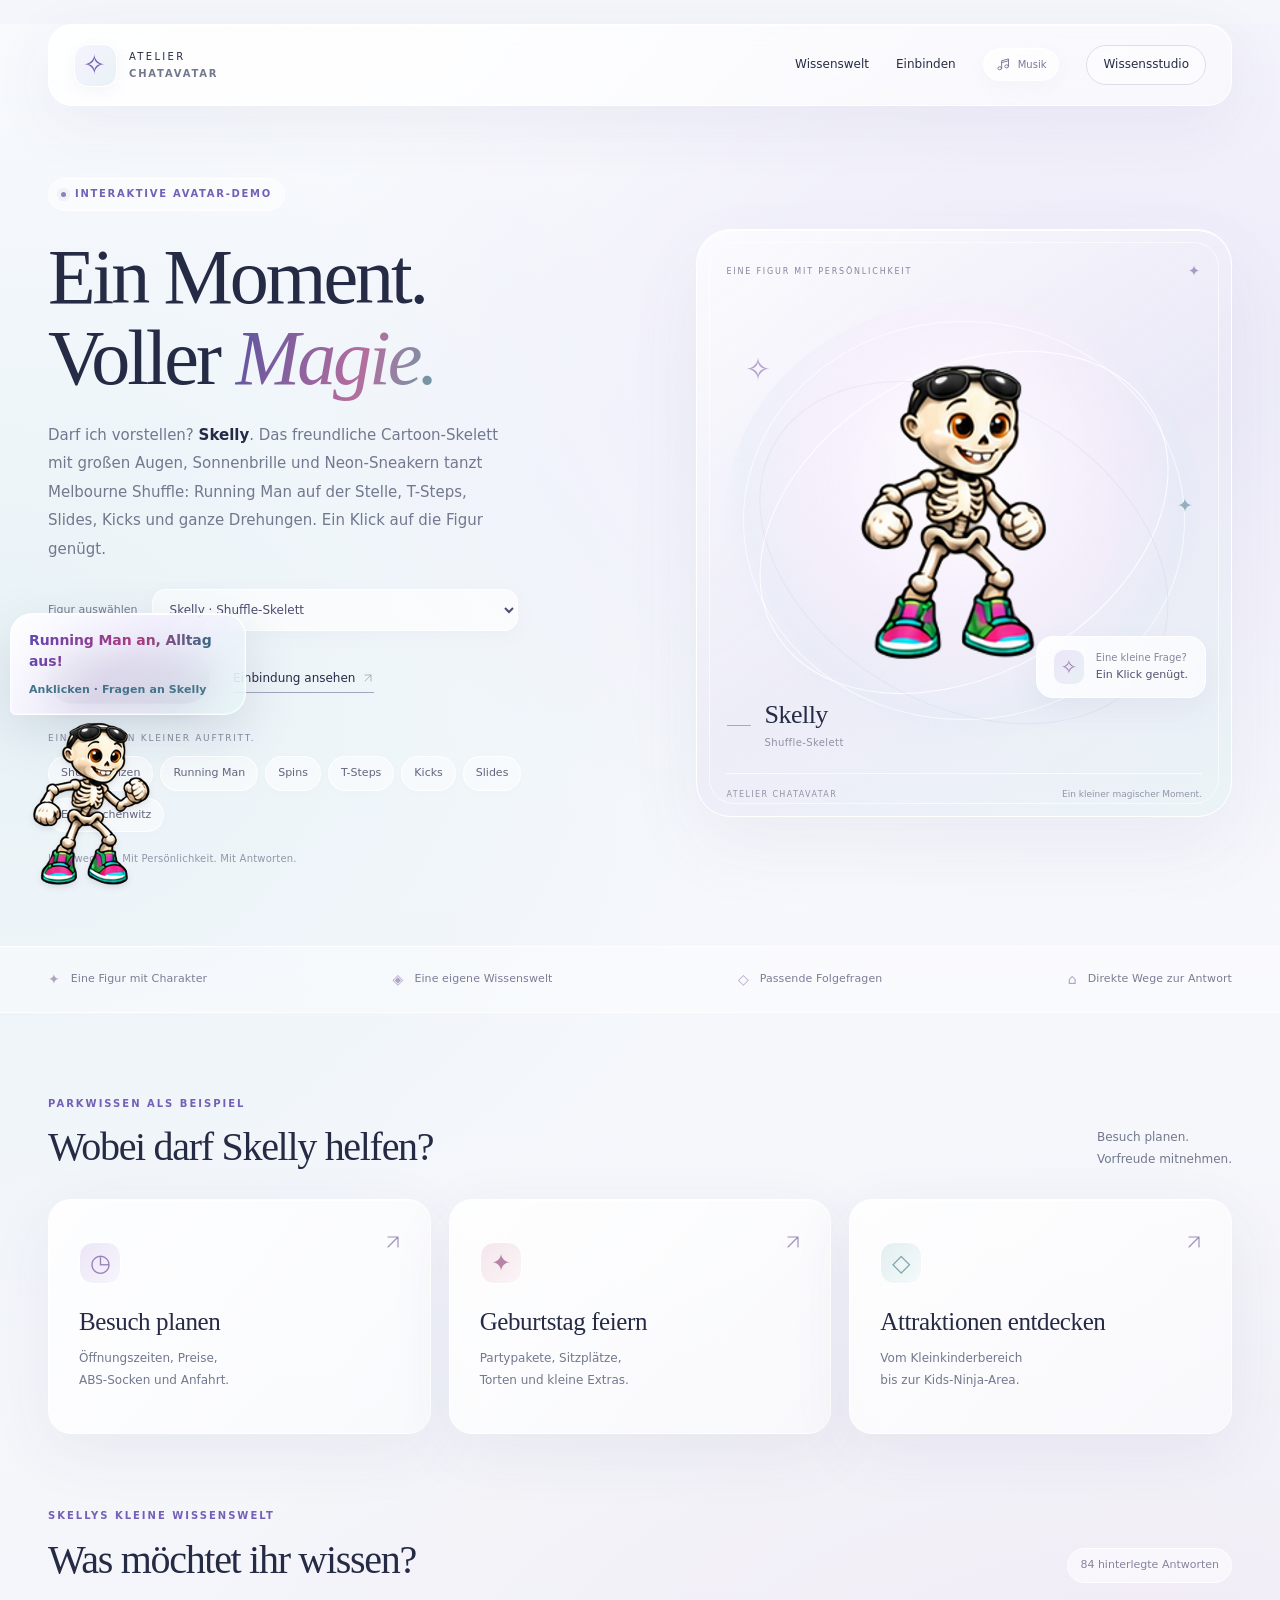
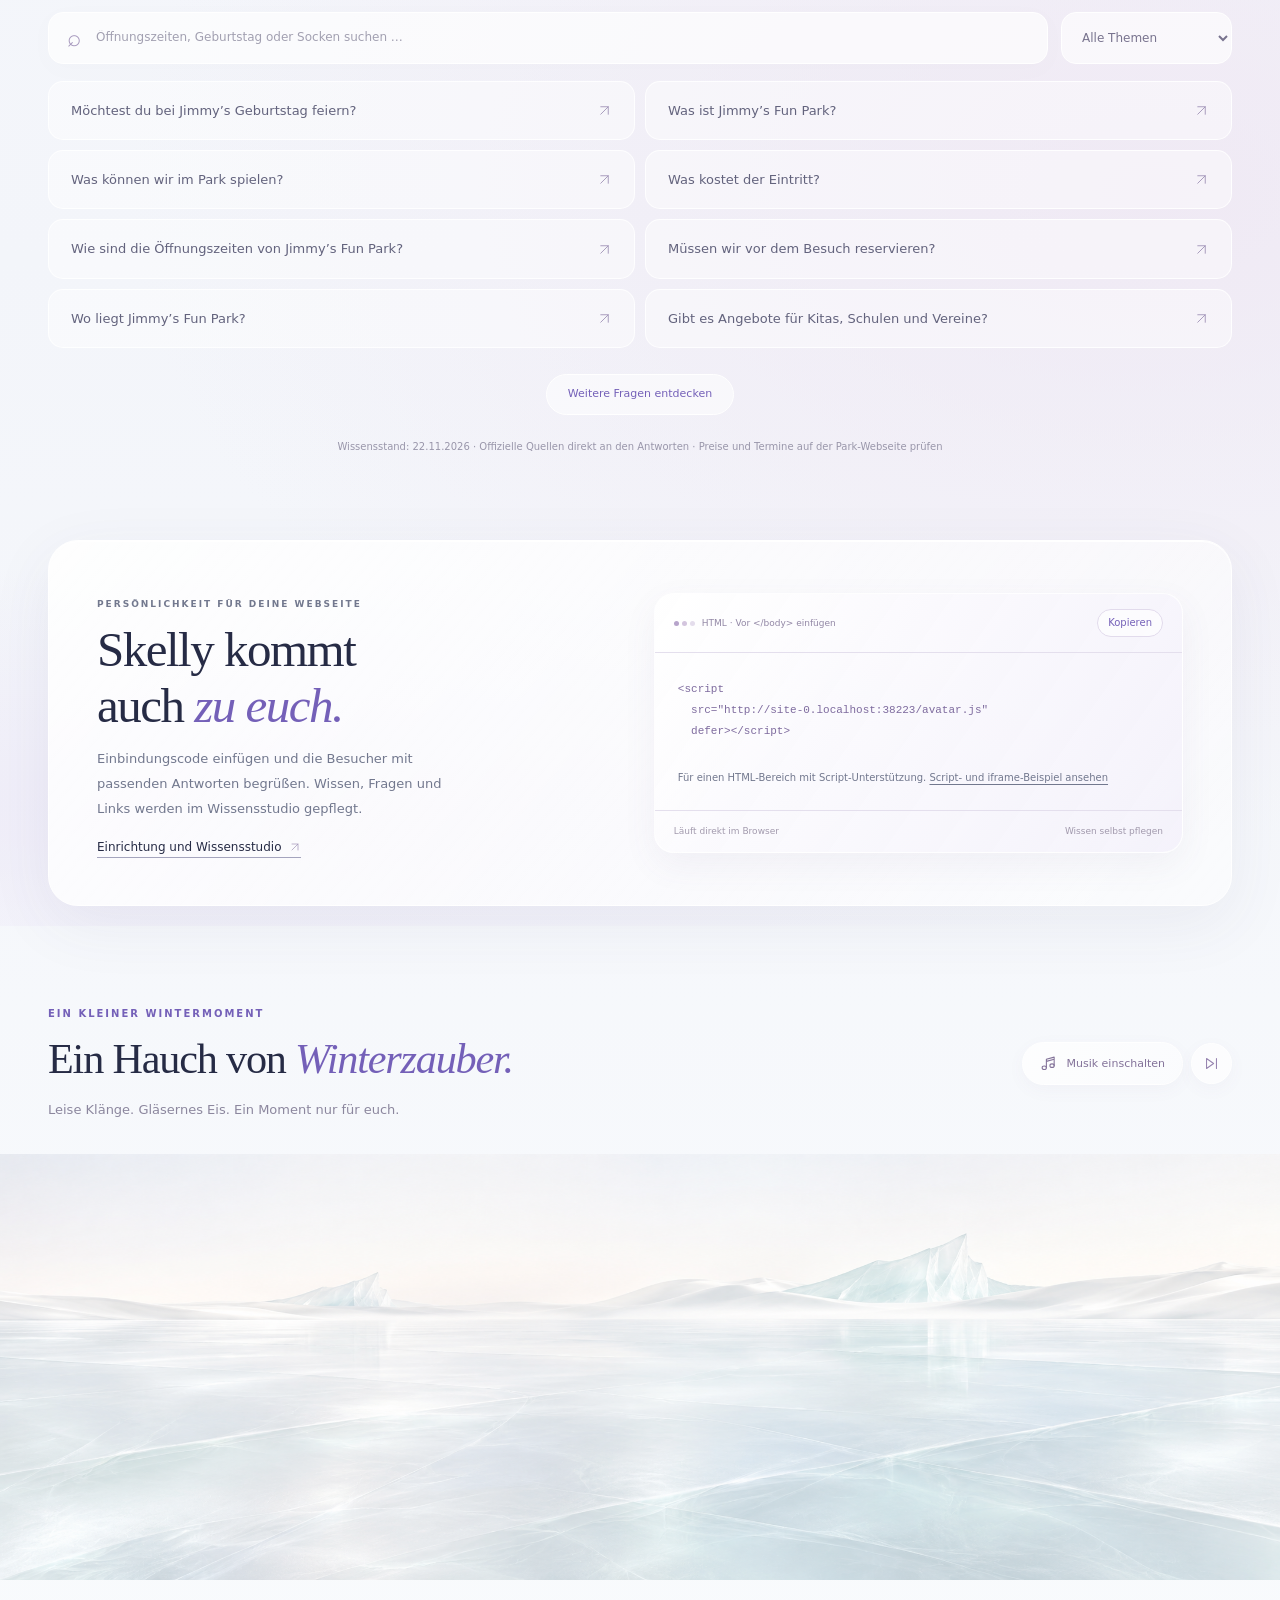
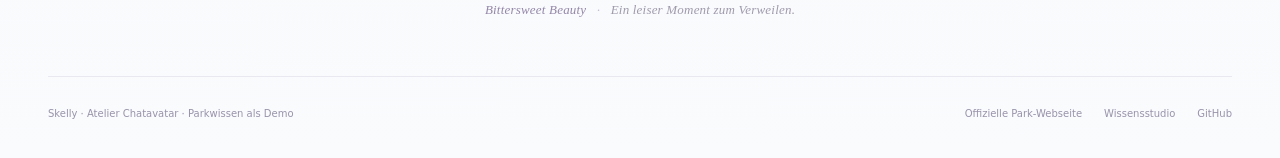
==== index.html @ 5db48b44 "Add child-friendly Skelly skeleton with 64 whole-body poses and Melbourne Shuffle routines" ====
<!doctype html>
<html lang="de">
<head>
  <meta charset="utf-8"><meta name="viewport" content="width=device-width,initial-scale=1">
  <meta name="theme-color" content="#f5f6fb"><meta name="description" content="Entdecke interaktive Chatavatare: Aurora und Noel, Lumi und Jimmy. Mit fließenden Animationen, eigener Wissenswelt und einfacher Einbindung.">
  <title>Atelier Chatavatar · Interaktive Demo</title>
  <link rel="icon" href="favicon.svg" type="image/svg+xml"><link rel="stylesheet" href="demo.css?v=skelly-shuffle-22"><link rel="stylesheet" href="mascot.css?v=skelly-shuffle-22">
  <script defer src="knowledge-core.js"></script><script defer src="knowledge/jimmys-funpark.bundle.js?v=skelly-shuffle-22"></script><script defer src="asset-sets.js?v=skelly-shuffle-22"></script><script defer src="skating-core.js?v=skelly-shuffle-22"></script><script defer src="mascot.js?v=skelly-shuffle-22"></script><script defer src="avatar.js?v=skelly-shuffle-22"></script><script defer src="demo.js?v=skelly-shuffle-22"></script>
<link rel="stylesheet" href="winter-scene.css?v=skelly-shuffle-22"><script defer src="winter-scene.js?v=skelly-shuffle-22"></script></head>
<body>
<header class="page-head wrap"><a class="wordmark" href="index.html" aria-label="Atelier Chatavatar Startseite"><span class="monogram" aria-hidden="true">✧</span><span>ATELIER<br><b>CHATAVATAR</b></span></a><nav aria-label="Hauptnavigation"><a href="#entdecken">Wissenswelt</a><a href="#einbinden">Einbinden</a><button class="music-toggle music-toggle--compact" type="button" data-music-toggle aria-label="Musik einschalten" aria-pressed="false"><svg viewBox="0 0 24 24" aria-hidden="true"><path d="M9 18V6l11-3v12M9 9l11-3"/><ellipse cx="6" cy="18" rx="3" ry="2.5"/><ellipse cx="17" cy="15" rx="3" ry="2.5"/></svg><span data-music-label>Musik</span></button><a class="nav-studio" href="admin.html">Wissensstudio</a></nav></header>
<main>
  <section class="hero wrap" aria-labelledby="hero-title">
    <div class="hero-copy"><span class="eyebrow"><span class="live-dot" aria-hidden="true"></span> INTERAKTIVE AVATAR-DEMO</span><h1 id="hero-title">Ein Moment.<br>Voller <em>Magie.</em></h1><p class="intro">Darf ich vorstellen? <strong>Jimmy.</strong> Der fröhliche Park-Affe hilft euch bei Öffnungszeiten, Eintritt, Geburtstagen und Attraktionen. Ein Klick auf die Figur genügt.</p><div class="asset-switch"><label for="asset-set">Figur auswählen</label><select id="asset-set" disabled></select><p id="asset-status" class="asset-status" role="status" aria-live="polite"></p></div><div class="hero-actions"><button class="primary" id="start-avatar">Jimmy ausprobieren</button><a class="text-link" href="#einbinden">Einbindung ansehen</a></div><div class="demo-controls"><p class="controls-label">EIN KLICK. EIN KLEINER AUFTRITT.</p><div class="demo-actions"><button class="walk-demo" id="routine-demo" type="button" hidden>Kür vorführen</button><button class="walk-demo" id="encore-demo" type="button" hidden>Pirouetten &amp; Umkreisen</button><button class="walk-demo" id="jump-demo" type="button" hidden>Drehsprung</button><button class="walk-demo" id="duet-demo" type="button" hidden>Synchronfolge vorführen</button><button class="walk-demo" id="walk-demo" type="button">Jimmy eine Runde laufen lassen</button><button class="walk-demo" id="hop-demo" type="button">Jimmy springen lassen</button><button class="walk-demo" id="spiral-demo" type="button" hidden>Gleitfigur</button><button class="walk-demo" id="quip-demo" type="button">Ein Affenspruch</button></div></div><p class="fine-print">In Bewegung. Mit Persönlichkeit. Mit Antworten.</p></div>
    <div class="stage"><div class="stage-top"><span>EINE FIGUR MIT PERSÖNLICHKEIT</span><span>✦</span></div><div class="arch"></div><div class="orbit orbit-one"></div><div class="orbit orbit-two"></div><span class="stage-spark s1" aria-hidden="true">✧</span><span class="stage-spark s2" aria-hidden="true">✦</span><div class="hero-magician" id="hero-magician" data-state="idle"></div><button class="floating-note" data-answer="zeiten"><span class="note-dot" aria-hidden="true">✧</span><span>Eine kleine Frage?<br><strong>Ein Klick genügt.</strong></span></button><div class="name-tag"><span class="name-line"></span><span><b>Jimmy</b><small>Dein Parkbegleiter</small></span></div><div class="stage-bottom"><span>ATELIER CHATAVATAR</span><span>Ein kleiner magischer Moment.</span></div></div>
  </section>
  <div class="ribbon"><div class="wrap ribbon-inner"><span>✦ <b>Eine Figur mit Charakter</b></span><span>◈ <b>Eine eigene Wissenswelt</b></span><span>◇ <b>Passende Folgefragen</b></span><span>⌂ <b>Direkte Wege zur Antwort</b></span></div></div>
  <section class="discovery wrap" id="entdecken" aria-labelledby="discover-title"><div class="section-heading"><div><p class="eyebrow">PARKWISSEN ALS BEISPIEL</p><h2 id="discover-title">Wobei darf Jimmy helfen?</h2></div><p>Besuch planen.<br>Vorfreude mitnehmen.</p></div><div class="journey-grid"><button class="journey" data-answer="zeiten"><span class="tile-icon">◷</span><h3>Besuch planen</h3><p>Öffnungszeiten, Preise,<br>ABS-Socken und Anfahrt.</p></button><button class="journey" data-answer="geburtstag"><span class="tile-icon">✦</span><h3>Geburtstag feiern</h3><p>Partypakete, Sitzplätze,<br>Torten und kleine Extras.</p></button><button class="journey" data-answer="attraktionen"><span class="tile-icon">◇</span><h3>Attraktionen entdecken</h3><p>Vom Kleinkinderbereich<br>bis zur Kids-Ninja-Area.</p></button></div></section>
  <section class="knowledge-section wrap" aria-labelledby="knowledge-title"><div class="section-heading"><div><p class="eyebrow">JIMMYS KLEINE WISSENSWELT</p><h2 id="knowledge-title">Was möchtet ihr wissen?</h2></div><span class="knowledge-count" id="knowledge-count">Parkwissen wird geladen …</span></div><div class="knowledge-tools"><label class="search-box"><span aria-hidden="true">⌕</span><input id="knowledge-search" type="search" placeholder="Öffnungszeiten, Geburtstag oder Socken suchen …" aria-label="Parkwissen durchsuchen" maxlength="200"></label><select id="knowledge-category" aria-label="Kategorie auswählen"><option value="">Alle Themen</option></select></div><div class="question-grid" id="question-grid" aria-live="polite"></div><button class="load-more" id="load-more">Weitere Fragen entdecken</button><p class="knowledge-meta">Wissensstand: <span id="knowledge-date">22.11.2026</span> · Offizielle Quellen direkt an den Antworten · Preise und Termine auf der Park-Webseite prüfen</p></section>
  <section class="invitation" id="einbinden"><div class="wrap invite-inner"><div><p class="eyebrow">PERSÖNLICHKEIT FÜR DEINE WEBSEITE</p><h2>Jimmy kommt<br>auch <em>zu euch.</em></h2><p>Einbindungscode einfügen und die Besucher mit passenden Antworten begrüßen. Wissen, Fragen und Links werden im Wissensstudio gepflegt.</p><a class="text-link" href="admin.html#embed">Einrichtung und Wissensstudio</a></div><div class="code-card"><div class="code-header"><span>HTML · Vor &lt;/body&gt; einfügen</span><button id="copy-code" type="button">Kopieren</button></div><pre id="embed-code"></pre><p>Für einen HTML-Bereich mit Script-Unterstützung. <a href="embed-beispiel.html">Script- und iframe-Beispiel ansehen</a></p><div class="code-footer"><span>Läuft direkt im Browser</span><span>Wissen selbst pflegen</span></div></div></div></section>
  <section class="winter-section" id="winterzauber" aria-labelledby="winter-title">
    <div class="winter-heading wrap"><div><p class="eyebrow">EIN KLEINER WINTERMOMENT</p><h2 id="winter-title">Ein Hauch von <em>Winterzauber.</em></h2><p class="winter-intro">Leise Klänge. Gläsernes Eis. Ein Moment nur für euch.</p></div><div class="winter-music-controls"><button class="music-toggle" type="button" data-music-toggle aria-label="Musik einschalten" aria-pressed="false"><svg viewBox="0 0 24 24" aria-hidden="true"><path d="M9 18V6l11-3v12M9 9l11-3"/><ellipse cx="6" cy="18" rx="3" ry="2.5"/><ellipse cx="17" cy="15" rx="3" ry="2.5"/></svg><span data-music-label>Musik einschalten</span></button><button class="music-next" type="button" data-music-next aria-label="Nächstes Lied" title="Nächstes Lied"><svg viewBox="0 0 24 24" aria-hidden="true"><path d="m5 5 10 7-10 7V5ZM19 5v14"/></svg></button></div></div>
    <div class="winter-scene" id="winter-scene">
      <img class="winter-scene-image" src="assets/glass-ice-scene-v1.png" width="2172" height="724" loading="lazy" decoding="async" alt="Weite weiße Eisfläche in feiner Glasoptik, durchgehend bis zum Bildrand, mit zarten Eiskristallen am hellen Horizont.">
    </div>
    <p class="winter-credit wrap"><span data-music-track>Bittersweet Beauty</span> <span aria-hidden="true">·</span> Ein leiser Moment zum Verweilen.</p>
  </section>
</main>
<footer class="wrap page-footer"><span>Jimmy · Eigenständiges Demo-Konzept für Jimmy’s Fun Park</span><div><a href="https://www.jimmys-funpark.de/" target="_blank" rel="noopener noreferrer">Offizielle Park-Webseite</a><a href="admin.html">Wissensstudio</a><a href="https://github.com/galgental9ps-png/chatavatar-universal" target="_blank" rel="noopener noreferrer">GitHub</a></div></footer>
<audio id="demo-music" src="Bittersweet%20Beauty.mp3" preload="none"></audio>
<div id="toast" class="demo-toast" role="status" hidden></div>
</body></html>
---- demo.css ----
:root {
  --paper:#f5f6fb; --ink:#262b45; --purple:#7460b8; --muted:#72788e;
  --line:rgba(118,122,158,.18); --gold:#bc8cba;
  --serif:"Iowan Old Style","Palatino Linotype",Palatino,Georgia,serif;
  --glass:linear-gradient(130deg,rgba(255,255,255,.88),rgba(255,255,255,.46));
  --shadow:0 18px 65px rgba(65,70,115,.07),inset 0 1px 0 #fff;
  --arrow:url("data:image/svg+xml,%3Csvg xmlns='http://www.w3.org/2000/svg' viewBox='0 0 20 20' fill='none' stroke='%239e90b5' stroke-width='1.15' stroke-linecap='round' stroke-linejoin='round'%3E%3Cpath d='M5 15 15 5M5 5h10v10'/%3E%3C/svg%3E");
  font:15px/1.65 "Segoe UI",system-ui,sans-serif; color:var(--ink); background:var(--paper); font-synthesis:none;
}
* {box-sizing:border-box}
html {scroll-behavior:smooth;scroll-padding-top:30px}
body {margin:0;background:radial-gradient(ellipse 65% 560px at 88% 10%,#e7e3f6b8,transparent),radial-gradient(ellipse 65% 700px at 0 20%,#e4f1f5c9,transparent),radial-gradient(ellipse 80% 650px at 90% 53%,#eee5f2bb,transparent),linear-gradient(180deg,#f9fafe,#f3f5fa 55%,#f9fbfd);overflow-wrap:break-word}
button,input,select {font:inherit}
button,a,input,select {-webkit-tap-highlight-color:transparent}
button {cursor:pointer;color:inherit}
button:focus-visible,a:focus-visible,input:focus-visible,select:focus-visible {outline:3px solid #a18acb;outline-offset:4px}
a {color:inherit;text-decoration:none}
[hidden] {display:none!important}
.wrap {width:min(1240px,calc(100% - 96px));margin-inline:auto}
.page-head {display:flex;justify-content:space-between;align-items:center;gap:24px;min-height:82px;padding:15px 25px;margin-top:24px;border:1px solid #fff;border-radius:24px;background:var(--glass);box-shadow:var(--shadow);backdrop-filter:blur(20px);-webkit-backdrop-filter:blur(20px)}
.wordmark {display:flex;align-items:center;gap:12px;font-size:10px;letter-spacing:2.3px;line-height:1.7}
.wordmark b {font-size:10px;font-weight:600;letter-spacing:1.8px;color:var(--muted)}
.monogram {display:grid;place-items:center;width:43px;height:43px;border:1px solid #fff;border-radius:14px;background:linear-gradient(130deg,#f7f3ff,#e7f2f5);box-shadow:0 4px 15px #77729812;font:27px/1 var(--serif);color:var(--purple)}
.page-head nav {display:flex;align-items:center;gap:27px;font-size:12px}
.page-head nav>a {transition:color .2s}
.page-head nav>a:hover,.text-link:hover {color:var(--purple)}
.nav-studio {border:1px solid #dcddeb;border-radius:100px;padding:9px 16px;background:#ffffff7d}
.hero {display:grid;grid-template-columns:1.08fr 1fr;gap:70px;padding:72px 0 78px;align-items:center}
.hero-copy {min-width:0}
.eyebrow {display:flex;align-items:center;gap:9px;font-size:10px;letter-spacing:2px;font-weight:600;color:var(--purple)}
.hero .eyebrow {display:inline-flex;background:#ffffff8c;border:1px solid #fff;padding:7px 12px;border-radius:100px;letter-spacing:1.7px}
.live-dot {width:5px;height:5px;flex-shrink:0;background:#8c7fba;border-radius:50%;box-shadow:0 0 0 4px #8c7fba13}
h1 {position:relative;font:normal clamp(58px,6.1vw,84px)/1.04 var(--serif);letter-spacing:-3.1px;margin:25px 0 23px}
h1 em,h2 em {font-weight:normal;color:var(--purple)}
h1 em {background:linear-gradient(105deg,#66579f 8%,#b56d9e 62%,#6c9ca6);background-clip:text;-webkit-background-clip:text;color:transparent}
.intro {max-width:455px;font-size:15px;line-height:1.9;color:var(--muted);margin:0 0 26px}
.intro strong {color:var(--ink);font-weight:600}
.asset-switch {display:flex;align-items:center;flex-wrap:wrap;gap:9px 14px;margin:0 0 23px;max-width:470px}
.asset-switch label {font-size:11px;color:var(--muted)}
.asset-switch select {max-width:100%;min-width:220px;flex:1;font-size:12px;line-height:1.5;color:#4b4c70;background:#ffffffa8;border:1px solid #fff;outline-offset:4px;border-radius:13px;padding:12px 32px 12px 13px;box-shadow:0 5px 20px #666a9c0a;cursor:pointer}
.asset-switch select:disabled {opacity:.65;cursor:wait}
.asset-status {flex-basis:100%;margin:0;font-size:11px;color:var(--purple)}
.asset-status:empty {display:none}
.hero-actions {display:flex;align-items:center;gap:23px;flex-wrap:wrap}
.primary {border:1px solid #ffffff50;border-radius:100px;background:linear-gradient(125deg,#38384f,#61557c);color:white;font-size:12px;font-weight:500;padding:14px 21px;box-shadow:0 7px 22px #534c7826;transition:box-shadow .2s,transform .2s}
.primary:hover {box-shadow:0 10px 25px #534c7840;transform:translateY(-2px)}
.text-link {font-size:12px;border-bottom:1px solid #a4a4bd;padding:3px 0;transition:color .2s}
.text-link:after {content:"";display:inline-block;width:12px;height:12px;margin-left:7px;vertical-align:-2px;background:var(--arrow) center/contain no-repeat}
.demo-controls {margin-top:27px}
.controls-label {font-size:9px;letter-spacing:1.7px;color:#86899d;margin:0 0 10px;font-weight:500}
.demo-actions {display:flex;flex-wrap:wrap;gap:7px}
.walk-demo {border:1px solid #ffffffdf;background:#ffffff75;border-radius:100px;color:#65647f;font-size:11px;line-height:1.5;padding:8px 12px;box-shadow:0 2px 8px #67628f04;transition:background .2s,border-color .2s}
.walk-demo:hover {background:#fff;border-color:#d4c9e5}
.fine-print {font-size:10px;color:#9296a8;margin:19px 0 0;letter-spacing:.2px}
.stage {position:relative;height:588px;border:1px solid #fff;border-radius:35px;background:linear-gradient(145deg,#ffffffb8,#eae8f6a3 55%,#e4f2f3a3);box-shadow:0 30px 75px #74739112,inset 0 1px 0 #fff;isolation:isolate;overflow:hidden}
.stage:before {content:"";position:absolute;inset:12px;border:1px solid #ffffffa1;border-radius:25px;z-index:-1;pointer-events:none}
.stage-top {position:absolute;top:29px;left:29px;right:29px;display:flex;align-items:center;justify-content:space-between;gap:15px;font-size:8px;font-weight:500;letter-spacing:1.8px;color:#86849d}
.stage-top>span:last-child {color:#ac9bc4;font-size:15px}
.arch {position:absolute;inset:72px 27px 77px;border-radius:50%;background:radial-gradient(ellipse at 50% 40%,#ffffffd9,#f8edfc8f 44%,#dfe9f555 65%,transparent 73%);z-index:-2}
.arch:after {content:"";position:absolute;inset:19px;border:1px solid #ffffffa8;border-radius:50%}
.orbit {position:absolute;width:82%;height:52%;border:1px solid #ffffffd9;border-radius:50%;left:9%;top:24%;transform:rotate(-30deg);z-index:-1}
.orbit-two {transform:rotate(30deg);top:29%;border-color:#beb8d133}
.stage-spark {position:absolute;pointer-events:none;color:#b4a4cb;font-family:var(--serif);z-index:-1}
.s1 {top:114px;left:48px;font-size:31px}
.s2 {right:38px;top:260px;font-size:19px;color:#91b1be}
.hero-magician {position:absolute;width:348px;height:348px;left:calc(50% - 174px);top:100px;filter:none}
.hero-magician[data-asset=ice-skater] {width:256px;height:256px;left:calc(50% - 128px);top:147px}
.hero-magician:is([data-asset=ice-pair],[data-asset=ice-pair-fine]) {width:340px;height:340px;left:calc(50% - 170px);top:102px}
.floating-note {position:absolute;right:25px;bottom:118px;max-width:calc(100% - 50px);display:flex;align-items:center;gap:12px;padding:13px 17px;text-align:left;font-size:10px;line-height:1.6;background:linear-gradient(125deg,#ffffffdc,#ffffff9c);border:1px solid #fff;border-radius:17px;box-shadow:0 12px 30px #77719812;backdrop-filter:blur(16px);-webkit-backdrop-filter:blur(16px);color:#88849a}
.floating-note strong {font-size:11px;color:#57516f;font-weight:500}
.note-dot {display:grid;place-items:center;flex-shrink:0;width:30px;height:34px;border-radius:10px;background:linear-gradient(135deg,#ede6f8,#e7f0f5);color:#a082b5;font-size:20px}
.name-tag {position:absolute;bottom:64px;left:30px;display:flex;align-items:center;gap:13px}
.name-line {width:24px;height:1px;background:#b1a4c0}
.name-tag b {font:normal 26px/1.3 var(--serif);letter-spacing:-.5px}
.name-tag small {display:block;font-size:10px;color:#9190a4;margin-top:3px;letter-spacing:.4px}
.stage-bottom {position:absolute;bottom:0;left:29px;right:29px;height:43px;border-top:1px solid #ffffffa8;display:flex;align-items:center;justify-content:space-between;gap:15px;font-size:9px;color:#9692a8}
.stage-bottom>span:first-child {font-size:8px;letter-spacing:1.4px}
.ribbon {border-block:1px solid #ffffffd9;background:#ffffff5c}
.ribbon-inner {display:flex;justify-content:space-between;align-items:center;gap:22px;padding:21px 0;color:#b0a4c3;font-size:14px}
.ribbon-inner>span {display:flex;gap:11px;align-items:center}
.ribbon b {font-size:11px;color:#7c7c94;font-weight:400;letter-spacing:.1px}
.discovery {padding:83px 0 65px}
.section-heading {display:flex;align-items:end;justify-content:space-between;gap:25px;margin-bottom:29px}
.section-heading .eyebrow {margin:0 0 12px}
h2 {font:normal 40px/1.15 var(--serif);letter-spacing:-1.3px;margin:0}
.section-heading>p {font-size:12px;color:var(--muted);line-height:1.8;margin:0}
.journey-grid {display:grid;grid-template-columns:repeat(3,1fr);gap:18px}
.journey {position:relative;min-height:235px;text-align:left;padding:28px 30px;border:1px solid #fff;border-radius:23px;background:var(--glass);box-shadow:var(--shadow);transition:transform .2s,box-shadow .2s}
.journey:hover {transform:translateY(-4px);box-shadow:0 22px 55px #6b638c14,inset 0 1px 0 #fff}
.tile-icon {display:grid;place-items:center;width:42px;height:42px;font:24px/1 var(--serif);border:1px solid #fff;border-radius:14px;background:linear-gradient(130deg,#ebe6f6,#f7f5fd);color:#9982ba}
.journey:nth-child(2) .tile-icon {background:linear-gradient(130deg,#f4e7ed,#fbf4f6);color:#b784a5}
.journey:nth-child(3) .tile-icon {background:linear-gradient(130deg,#e3eef0,#f5fafa);color:#7da7af}
.journey:after {content:"";position:absolute;right:27px;top:32px;width:20px;height:20px;background:var(--arrow) center/contain no-repeat}
.journey h3 {font:normal 25px/1.3 var(--serif);letter-spacing:-.4px;margin:22px 0 9px}
.journey p {font-size:12px;line-height:1.85;color:var(--muted);margin:0}
.knowledge-section {padding:9px 0 84px}
.knowledge-count {font-size:11px;color:#85849d;white-space:nowrap;padding:7px 12px;background:#ffffff7d;border:1px solid #fff;border-radius:100px}
.knowledge-tools {display:flex;gap:13px;margin:28px 0 17px}
.search-box {display:flex;align-items:center;gap:13px;flex:1;min-width:0;border:1px solid #fff;border-radius:15px;background:#ffffffac;padding:13px 18px;box-shadow:0 5px 22px #77739106}
.search-box>span {font-size:24px;line-height:1;color:#a698bd}
.search-box input {border:0;background:transparent;width:100%;min-width:0;font-size:12px;color:var(--ink)}
.search-box input::placeholder {color:#a2a0b1;opacity:1}
.knowledge-tools select {max-width:220px;border:1px solid #fff;border-radius:15px;background:#ffffffa6;font-size:12px;color:#78738e;padding:13px 16px;cursor:pointer}
.question-grid {display:grid;grid-template-columns:1fr 1fr;gap:10px}
.question {display:flex;align-items:center;justify-content:space-between;gap:17px;padding:18px 22px;border:1px solid #ffffffd9;border-radius:15px;background:#ffffff6b;text-align:left;font-size:13px;color:#63637d;transition:background .2s,border-color .2s}
.question span:last-child:after {content:"";display:block;width:15px;height:15px;background:var(--arrow) center/contain no-repeat}
.question:hover {background:#ffffffe6;border-color:#d4cbe4}
.load-more {display:block;margin:26px auto 0;border:1px solid #fff;border-radius:100px;background:#ffffff90;padding:10px 21px;font-size:11px;color:var(--purple)}
.load-more:hover {background:#fff}
.knowledge-meta {font-size:10px;color:#9996aa;text-align:center;line-height:1.8;margin:23px 0 0}
.empty-state {grid-column:1/-1;padding:25px;text-align:center;font-size:13px;color:var(--muted)}
.invitation {padding:0 0 20px;background:radial-gradient(ellipse at 14% 70%,#e8e1f67d,transparent 64%)}
.invite-inner {display:grid;grid-template-columns:.92fr 1fr;gap:70px;align-items:center;padding:46px 48px;border:1px solid #fff;border-radius:30px;background:var(--glass);box-shadow:var(--shadow)}
.invitation .eyebrow {font-size:9px}
.invitation h2 {font-size:49px;letter-spacing:-1.5px}
.invitation p {max-width:370px;font-size:13px;color:var(--muted);line-height:1.9}
.code-card {overflow:hidden;border:1px solid #ffffffdb;border-radius:20px;background:linear-gradient(125deg,#ffffffd9,#f3f0facc);box-shadow:0 12px 35px #6b608911}
.code-header {display:flex;align-items:center;justify-content:space-between;gap:15px;border-bottom:1px solid #e4dfed;padding:15px 19px;color:#9287a5;font-size:9px}
.code-header>span:before {content:"";display:inline-block;width:5px;height:5px;margin-right:7px;border-radius:50%;background:#b7a4cb;box-shadow:8px 0 #d3c5de,16px 0 #e4ddec}
.code-header>span {padding-left:0}
.code-header>span:before {margin-right:23px}
.code-header button {border:1px solid #e2dbec;border-radius:100px;background:#ffffffad;color:var(--purple);padding:5px 10px;font-size:10px}
.code-card pre {margin:0;padding:26px 23px;font:11px/1.9 Consolas,"SFMono-Regular",monospace;color:#7e6b9e;white-space:pre-wrap;overflow-wrap:anywhere}
.code-card p {margin:0;padding:0 23px 23px;font-size:10px;max-width:none}
.code-card a {text-decoration:underline;text-underline-offset:3px}
.code-footer {display:flex;justify-content:space-between;gap:15px;border-top:1px solid #e4dfed;padding:13px 19px;font-size:9px;color:#a29aad}
.page-footer {display:flex;justify-content:space-between;align-items:center;gap:24px;border-top:1px solid #e9e7f0;padding:29px 0 35px;font-size:10px;color:#9993aa}
.page-footer div {display:flex;gap:22px;flex-wrap:wrap}
.page-footer a:hover {color:var(--purple)}
.demo-toast {position:fixed;bottom:24px;left:24px;max-width:calc(100% - 48px);padding:13px 20px;border:1px solid #fff;border-radius:16px;background:#ffffffe8;color:var(--purple);box-shadow:0 10px 40px #65608525;z-index:2147482100;font-size:12px;backdrop-filter:blur(20px);-webkit-backdrop-filter:blur(20px)}
@media(min-width:1500px) {.hero{gap:100px;padding:85px 0 90px}.stage{height:608px}.hero-magician:is([data-asset=ice-pair],[data-asset=ice-pair-fine]){top:118px}}
@media(max-width:1050px) {
 .wrap{width:calc(100% - 56px)}.hero{gap:35px;padding-block:55px}.stage{height:570px}h1{font-size:64px}.intro{font-size:14px}.hero-actions{gap:16px}.text-link{font-size:11px}.stage-top{font-size:7px}.floating-note{right:17px;padding:12px}.name-tag{left:24px}.ribbon-inner{gap:15px}.ribbon b{font-size:10px}.invite-inner{gap:35px;padding:34px}.invitation h2{font-size:41px}.journey{padding:25px}.journey h3{font-size:23px}
}
@media(max-width:760px) {
 .wrap{width:calc(100% - 36px)}.page-head{min-height:70px;margin-top:14px;padding:12px 15px;border-radius:20px;gap:15px}.wordmark{font-size:8px;letter-spacing:1.7px;gap:9px}.wordmark b{font-size:8px;letter-spacing:1.1px}.monogram{width:34px;height:37px;font-size:23px;border-radius:11px}.page-head nav{gap:12px;font-size:10px}.page-head nav>a[href="#entdecken"],.page-head nav>a[href="#einbinden"]{display:none}.nav-studio{padding:8px 11px}.hero{grid-template-columns:1fr;padding:43px 0 39px;gap:30px}.hero .eyebrow{font-size:8px;letter-spacing:1.3px}h1{font-size:clamp(56px,13vw,76px);letter-spacing:-2.4px;margin:23px 0}.intro{font-size:14px;max-width:490px;margin-bottom:22px}.asset-switch{max-width:100%;gap:9px 12px;margin-bottom:20px}.asset-switch label{font-size:10px}.asset-switch select{font-size:11px;min-width:195px;padding:11px 27px 11px 11px}.hero-actions{gap:17px}.primary{font-size:11px;padding:13px 18px}.text-link{font-size:11px}.demo-controls{margin-top:25px}.controls-label{font-size:8px}.walk-demo{font-size:10px;padding:8px 11px}.fine-print{font-size:9px}.stage{width:min(100%,470px);height:475px;border-radius:28px;margin-inline:auto}.stage:before{border-radius:20px;inset:9px}.stage-top{left:24px;right:24px;top:23px;font-size:8px}.arch{inset:55px 20px 63px}.hero-magician{width:300px;height:300px;left:calc(50% - 150px);top:73px}.hero-magician:is([data-asset=ice-pair],[data-asset=ice-pair-fine]){width:312px;height:312px;left:calc(50% - 156px);top:70px}.hero-magician[data-asset=ice-skater]{width:240px;height:240px;left:calc(50% - 120px);top:95px}.floating-note{bottom:103px;right:19px;padding:11px 13px;font-size:9px;gap:9px}.floating-note strong{font-size:10px}.note-dot{width:27px;height:30px;font-size:17px}.name-tag{bottom:57px;left:25px}.name-tag b{font-size:25px}.name-tag small{font-size:9px}.stage-bottom{height:37px;left:24px;right:24px;font-size:8px}.stage-bottom>span:first-child{font-size:7px}.s1{top:90px;left:34px;font-size:26px}.s2{top:185px;right:24px}.ribbon-inner{display:grid;grid-template-columns:1fr 1fr;padding:18px 0;gap:12px}.ribbon-inner>span{gap:8px;font-size:12px}.ribbon b{font-size:9px}.discovery{padding:47px 0 42px}.section-heading{align-items:start;flex-direction:column;gap:16px;margin-bottom:23px}.section-heading>p br{display:none}.eyebrow{font-size:9px;letter-spacing:1.6px}.section-heading .eyebrow{margin-bottom:10px}h2{font-size:32px;letter-spacing:-1px}.section-heading>p{font-size:11px}.journey-grid{grid-template-columns:1fr;gap:12px}.journey{min-height:146px;padding:23px 49px 23px 80px;border-radius:20px}.tile-icon{position:absolute;left:21px;top:24px;width:39px;height:39px;font-size:24px;border-radius:12px}.journey h3{font-size:24px;margin:0 0 9px}.journey p{font-size:12px}.journey:after{top:23px;right:21px;font-size:17px}.knowledge-section{padding-bottom:49px}.knowledge-count{font-size:10px;padding:5px 10px}.knowledge-tools{flex-direction:column;gap:9px;margin-top:21px}.search-box{padding:12px 15px}.search-box input{font-size:12px}.knowledge-tools select{max-width:none;padding:11px 13px;font-size:12px}.question-grid{grid-template-columns:1fr;gap:8px}.question{font-size:13px;padding:16px 17px;border-radius:13px}.knowledge-meta{font-size:9px}.invitation{padding-bottom:0}.invite-inner{grid-template-columns:1fr;padding:27px 23px;gap:25px;border-radius:24px}.invitation h2{font-size:40px}.invitation .eyebrow{font-size:8px}.invitation p{font-size:12px}.code-card{border-radius:15px;min-width:0}.code-header{padding:12px;font-size:8px}.code-header>span:before{display:none}.code-header button{font-size:9px}.code-card pre{font-size:10px;padding:20px 16px}.code-card p{padding:0 16px 18px;font-size:9px}.code-footer{padding:11px 12px;gap:10px;font-size:8px}.page-footer{align-items:start;flex-direction:column;gap:14px;padding:24px 0 30px;font-size:9px}.page-footer div{gap:19px}.demo-toast{left:18px;bottom:18px;max-width:calc(100% - 36px)}
}
@media(max-width:360px) {.wordmark{gap:6px}.page-head{padding-inline:11px}.page-head nav{gap:8px}.nav-studio{padding:7px 9px}.hero-actions{gap:12px}.hero .text-link{font-size:10px}.asset-switch select{min-width:0;flex-basis:100%}.ribbon b{font-size:8px}.journey h3{font-size:21px}.hero-magician:is([data-asset=ice-pair],[data-asset=ice-pair-fine]){width:290px;height:290px;left:calc(50% - 145px)}}
@supports not ((backdrop-filter:blur(1px)) or (-webkit-backdrop-filter:blur(1px))) {.page-head,.floating-note,.demo-toast{background:#faf9fd}}
@media(prefers-reduced-motion:reduce) {html{scroll-behavior:auto}*,*:before,*:after{transition:none!important}}
@media(forced-colors:active) {h1 em{background:none;color:CanvasText}.live-dot{background:CanvasText}.page-head,.stage,.journey,.question,.code-card,.invite-inner{border:1px solid CanvasText}.primary{background:ButtonFace;color:ButtonText}}
---- mascot.css ----
.jimmy-frame{display:block;width:100%;height:100%;background-repeat:no-repeat;background-size:400% 400%;transform-origin:50% 94%;pointer-events:none;user-select:none;image-rendering:auto;backface-visibility:hidden;will-change:background-position}
[data-state=idle]>.jimmy-frame,[data-state=idle]>.sprite>.jimmy-frame{animation:jimmy-breathe 4.4s ease-in-out infinite}
[data-state=held]>.jimmy-frame,[data-state=held]>.sprite>.jimmy-frame{transform-origin:50% 20%;animation:jimmy-held .8s ease-in-out infinite alternate}
[data-state=land]>.sprite>.jimmy-frame{animation:jimmy-land .2s ease-out both}
[data-paused=true] .jimmy-frame{animation-play-state:paused!important}
@keyframes jimmy-breathe{50%{transform:translateY(-1px)}}
@keyframes jimmy-held{from{transform:rotate(-3deg)}to{transform:rotate(3deg)}}
@keyframes jimmy-land{from{transform:scaleY(.96)}to{transform:scaleY(1)}}
@media(prefers-reduced-motion:reduce){.jimmy-frame{animation:none!important}}

.character[data-asset=ice-skater][data-state=idle] .jimmy-frame,[data-asset=ice-skater][data-state=idle]>.jimmy-frame{animation:none}.jimmy-frame[data-asset=ice-skater]{background:none;image-rendering:auto}
.character[data-asset=ice-pair][data-state=idle] .jimmy-frame,[data-asset=ice-pair][data-state=idle]>.jimmy-frame{animation:none}.jimmy-frame[data-asset=ice-pair]{background:none;image-rendering:auto}

.character[data-asset=ice-pair-fine][data-state=idle] .jimmy-frame,[data-asset=ice-pair-fine][data-state=idle]>.jimmy-frame{animation:none}.jimmy-frame[data-asset=ice-pair-fine]{background:none;image-rendering:auto}
.character[data-asset=shuffle-skeleton][data-state=idle] .jimmy-frame,[data-asset=shuffle-skeleton][data-state=idle]>.jimmy-frame{animation:none}.jimmy-frame[data-asset=shuffle-skeleton]{background:none;image-rendering:auto}
---- winter-scene.css ----
/* Edge-to-edge glass ice, with controls matching the frosted demo surfaces. */
.winter-section{padding-top:80px;padding-bottom:55px}
.winter-heading{display:flex;justify-content:space-between;align-items:center;gap:30px;margin-bottom:32px}
.winter-heading .eyebrow{margin:0 0 12px}
.winter-heading h2{font-size:clamp(32px,3.3vw,43px);letter-spacing:-1.2px}
.winter-intro{font-size:13px;line-height:1.8;color:#8c879e;margin:15px 0 0}
.music-toggle{display:inline-flex;flex-shrink:0;align-items:center;justify-content:center;gap:9px;border:1px solid #fff;background:linear-gradient(125deg,#ffffffc9,#ffffff7a);border-radius:100px;padding:12px 17px;font-size:11px;line-height:1.4;color:#837299;cursor:pointer;box-shadow:0 5px 18px #6e63800b;transition:background .2s,border-color .2s}
.music-toggle svg{width:17px;height:17px;fill:none;stroke:currentColor;stroke-width:1.5;stroke-linecap:round;stroke-linejoin:round}
.music-toggle:hover{background:#fff;border-color:#d9cfe6}
.music-toggle[data-state=playing]{background:linear-gradient(125deg,#f2ebfb,#eaf4f5);border-color:#fff;color:#82719c}
.music-toggle:disabled{opacity:.6;cursor:default}
.music-toggle--compact{padding:8px 12px;font-size:10px;gap:7px}
.music-toggle--compact svg{width:15px;height:15px}
.winter-music-controls{display:flex;align-items:center;gap:8px}
.music-next{display:grid;place-items:center;width:41px;height:41px;padding:10px;border:1px solid #fff;border-radius:50%;color:#9784b0;background:#ffffffa6;cursor:pointer;box-shadow:0 5px 18px #6e63800b}
.music-next:hover{background:#fff;border-color:#d9cfe6}.music-next:disabled{opacity:.5;cursor:default}
.music-next svg{width:17px;height:17px;fill:none;stroke:currentColor;stroke-width:1.5;stroke-linecap:round;stroke-linejoin:round}
.winter-scene{width:100%;aspect-ratio:3 / 1;min-height:300px;max-height:640px;overflow:hidden;border:0;border-radius:0;background:#f4f8fa}
.winter-scene-image{display:block;width:100%;height:100%;object-fit:cover;object-position:center bottom}
.winter-credit{font:italic 13px/1.6 var(--serif,Georgia,serif);letter-spacing:.2px;color:#a09aac;text-align:center;margin:20px auto 0}
.winter-credit span{margin:0 7px;color:#c4b8d0}
.winter-credit [data-music-track]{margin:0;color:#9587a8}
@media(max-width:760px){
 .winter-section{padding-top:48px;padding-bottom:34px}
 .winter-heading{align-items:flex-start;flex-direction:column;gap:20px;margin-bottom:26px}
 .winter-heading h2{font-size:32px;line-height:1.2}
 .winter-intro{font-size:12px;max-width:310px}
 .music-toggle{font-size:11px;padding:10px 14px}
 .music-toggle--compact{height:33px;width:33px;padding:0;min-width:33px}
 .music-toggle--compact [data-music-label]{display:none}
 .winter-credit{font-size:11px}
}
@media(prefers-reduced-motion:reduce){.music-toggle{transition:none}}
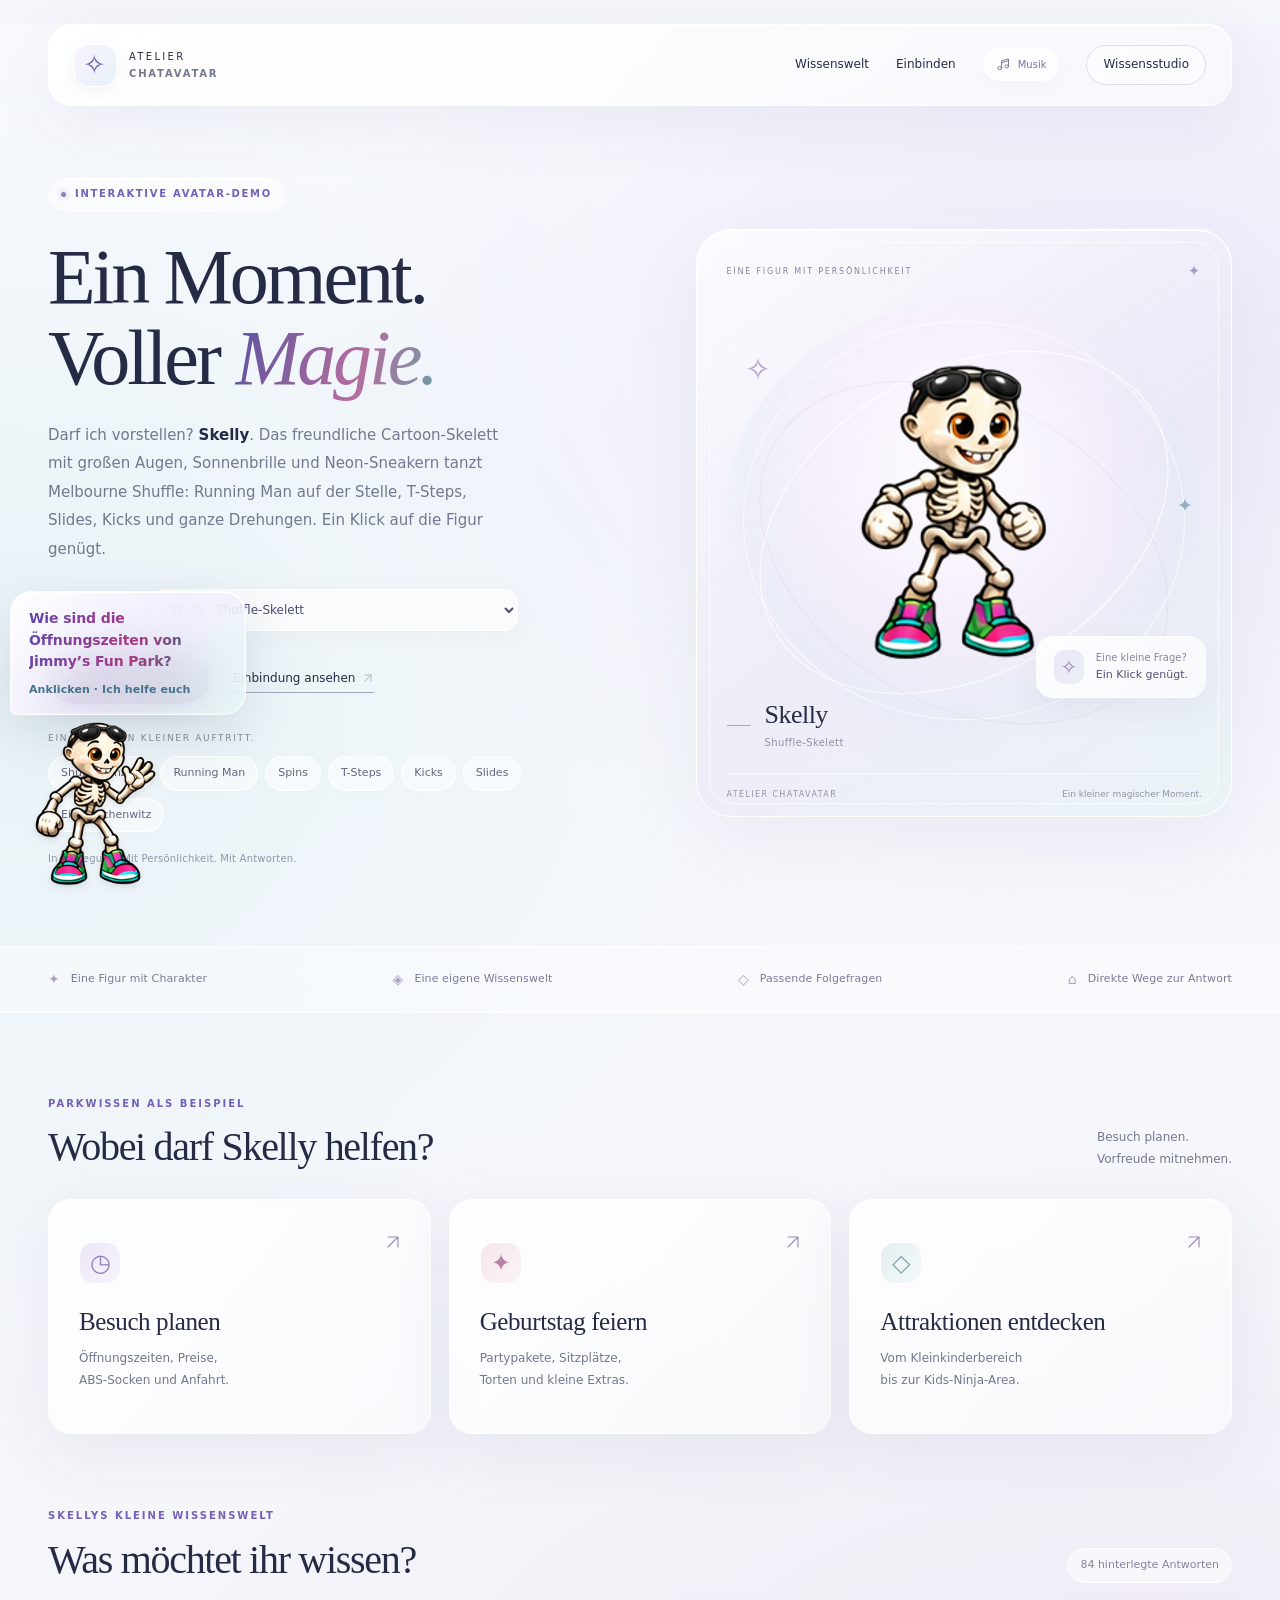
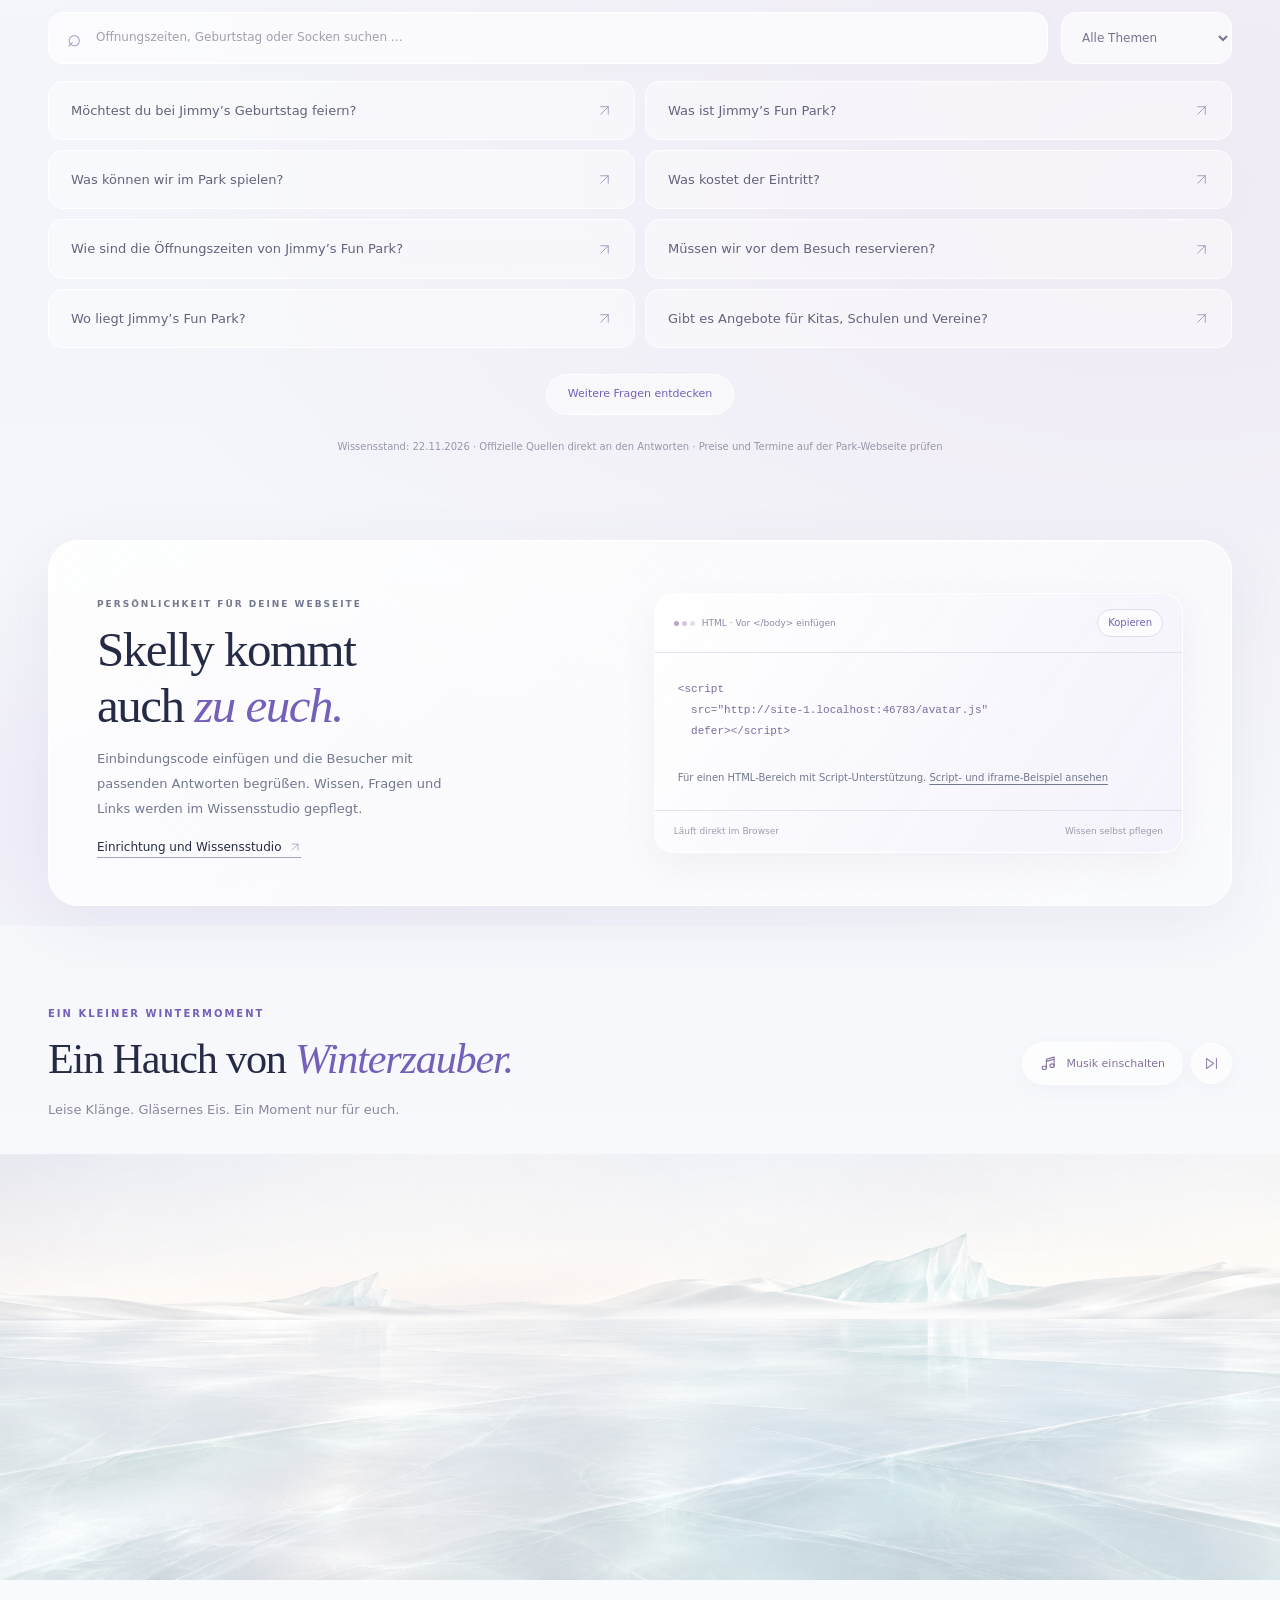
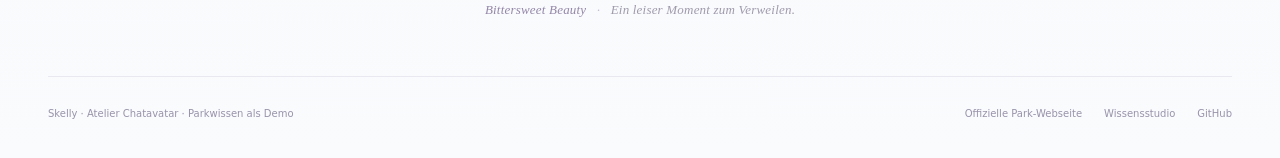
==== commit 1e6d5699: "Add Hoffnungsvoll as third demo track and loop all three uploaded songs" ====
--- a/index.html
+++ b/index.html
@@ -4,9 +4,9 @@
   <meta charset="utf-8"><meta name="viewport" content="width=device-width,initial-scale=1">
   <meta name="theme-color" content="#f5f6fb"><meta name="description" content="Entdecke interaktive Chatavatare: Aurora und Noel, Lumi und Jimmy. Mit fließenden Animationen, eigener Wissenswelt und einfacher Einbindung.">
   <title>Atelier Chatavatar · Interaktive Demo</title>
-  <link rel="icon" href="favicon.svg" type="image/svg+xml"><link rel="stylesheet" href="demo.css?v=skelly-shuffle-22"><link rel="stylesheet" href="mascot.css?v=skelly-shuffle-22">
-  <script defer src="knowledge-core.js"></script><script defer src="knowledge/jimmys-funpark.bundle.js?v=skelly-shuffle-22"></script><script defer src="asset-sets.js?v=skelly-shuffle-22"></script><script defer src="skating-core.js?v=skelly-shuffle-22"></script><script defer src="mascot.js?v=skelly-shuffle-22"></script><script defer src="avatar.js?v=skelly-shuffle-22"></script><script defer src="demo.js?v=skelly-shuffle-22"></script>
-<link rel="stylesheet" href="winter-scene.css?v=skelly-shuffle-22"><script defer src="winter-scene.js?v=skelly-shuffle-22"></script></head>
+  <link rel="icon" href="favicon.svg" type="image/svg+xml"><link rel="stylesheet" href="demo.css?v=skelly-playlist-23"><link rel="stylesheet" href="mascot.css?v=skelly-playlist-23">
+  <script defer src="knowledge-core.js"></script><script defer src="knowledge/jimmys-funpark.bundle.js?v=skelly-playlist-23"></script><script defer src="asset-sets.js?v=skelly-playlist-23"></script><script defer src="skating-core.js?v=skelly-playlist-23"></script><script defer src="mascot.js?v=skelly-playlist-23"></script><script defer src="avatar.js?v=skelly-playlist-23"></script><script defer src="demo.js?v=skelly-playlist-23"></script>
+<link rel="stylesheet" href="winter-scene.css?v=skelly-playlist-23"><script defer src="winter-scene.js?v=skelly-playlist-23"></script></head>
 <body>
 <header class="page-head wrap"><a class="wordmark" href="index.html" aria-label="Atelier Chatavatar Startseite"><span class="monogram" aria-hidden="true">✧</span><span>ATELIER<br><b>CHATAVATAR</b></span></a><nav aria-label="Hauptnavigation"><a href="#entdecken">Wissenswelt</a><a href="#einbinden">Einbinden</a><button class="music-toggle music-toggle--compact" type="button" data-music-toggle aria-label="Musik einschalten" aria-pressed="false"><svg viewBox="0 0 24 24" aria-hidden="true"><path d="M9 18V6l11-3v12M9 9l11-3"/><ellipse cx="6" cy="18" rx="3" ry="2.5"/><ellipse cx="17" cy="15" rx="3" ry="2.5"/></svg><span data-music-label>Musik</span></button><a class="nav-studio" href="admin.html">Wissensstudio</a></nav></header>
 <main>
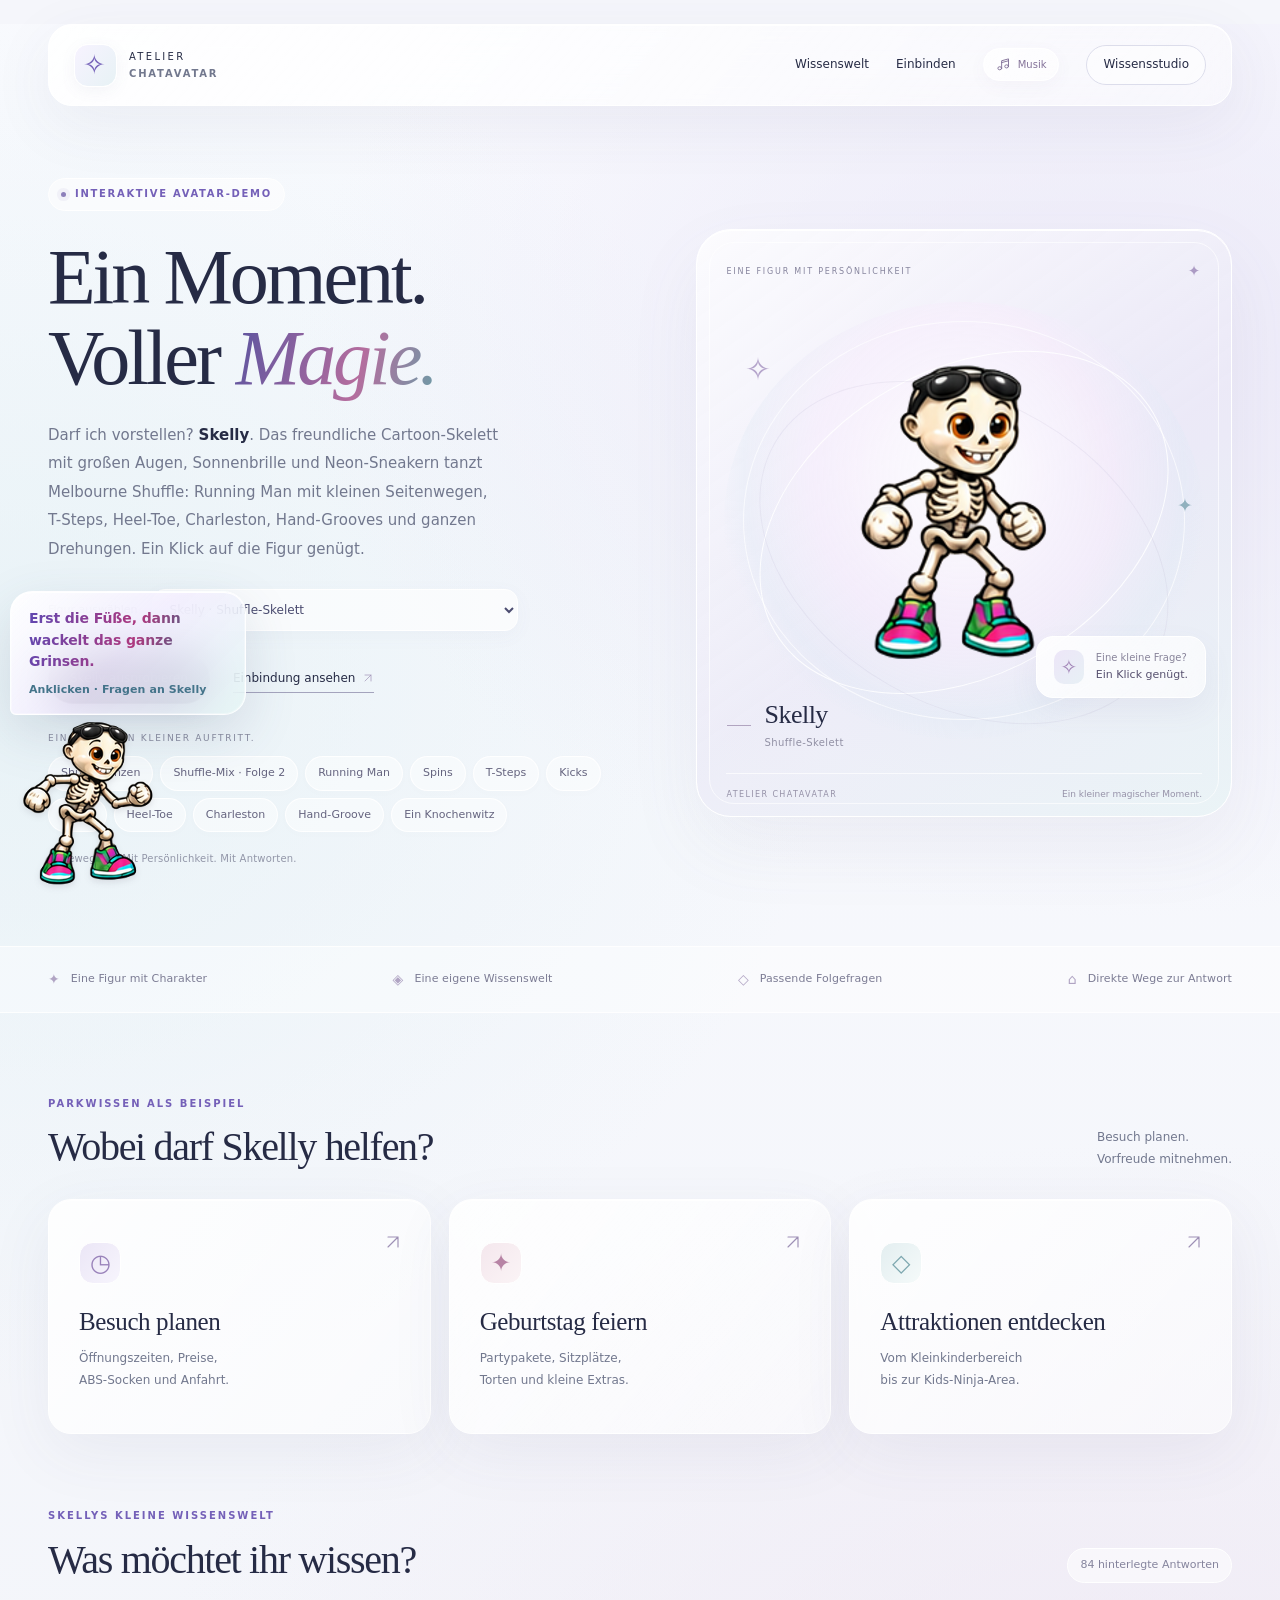
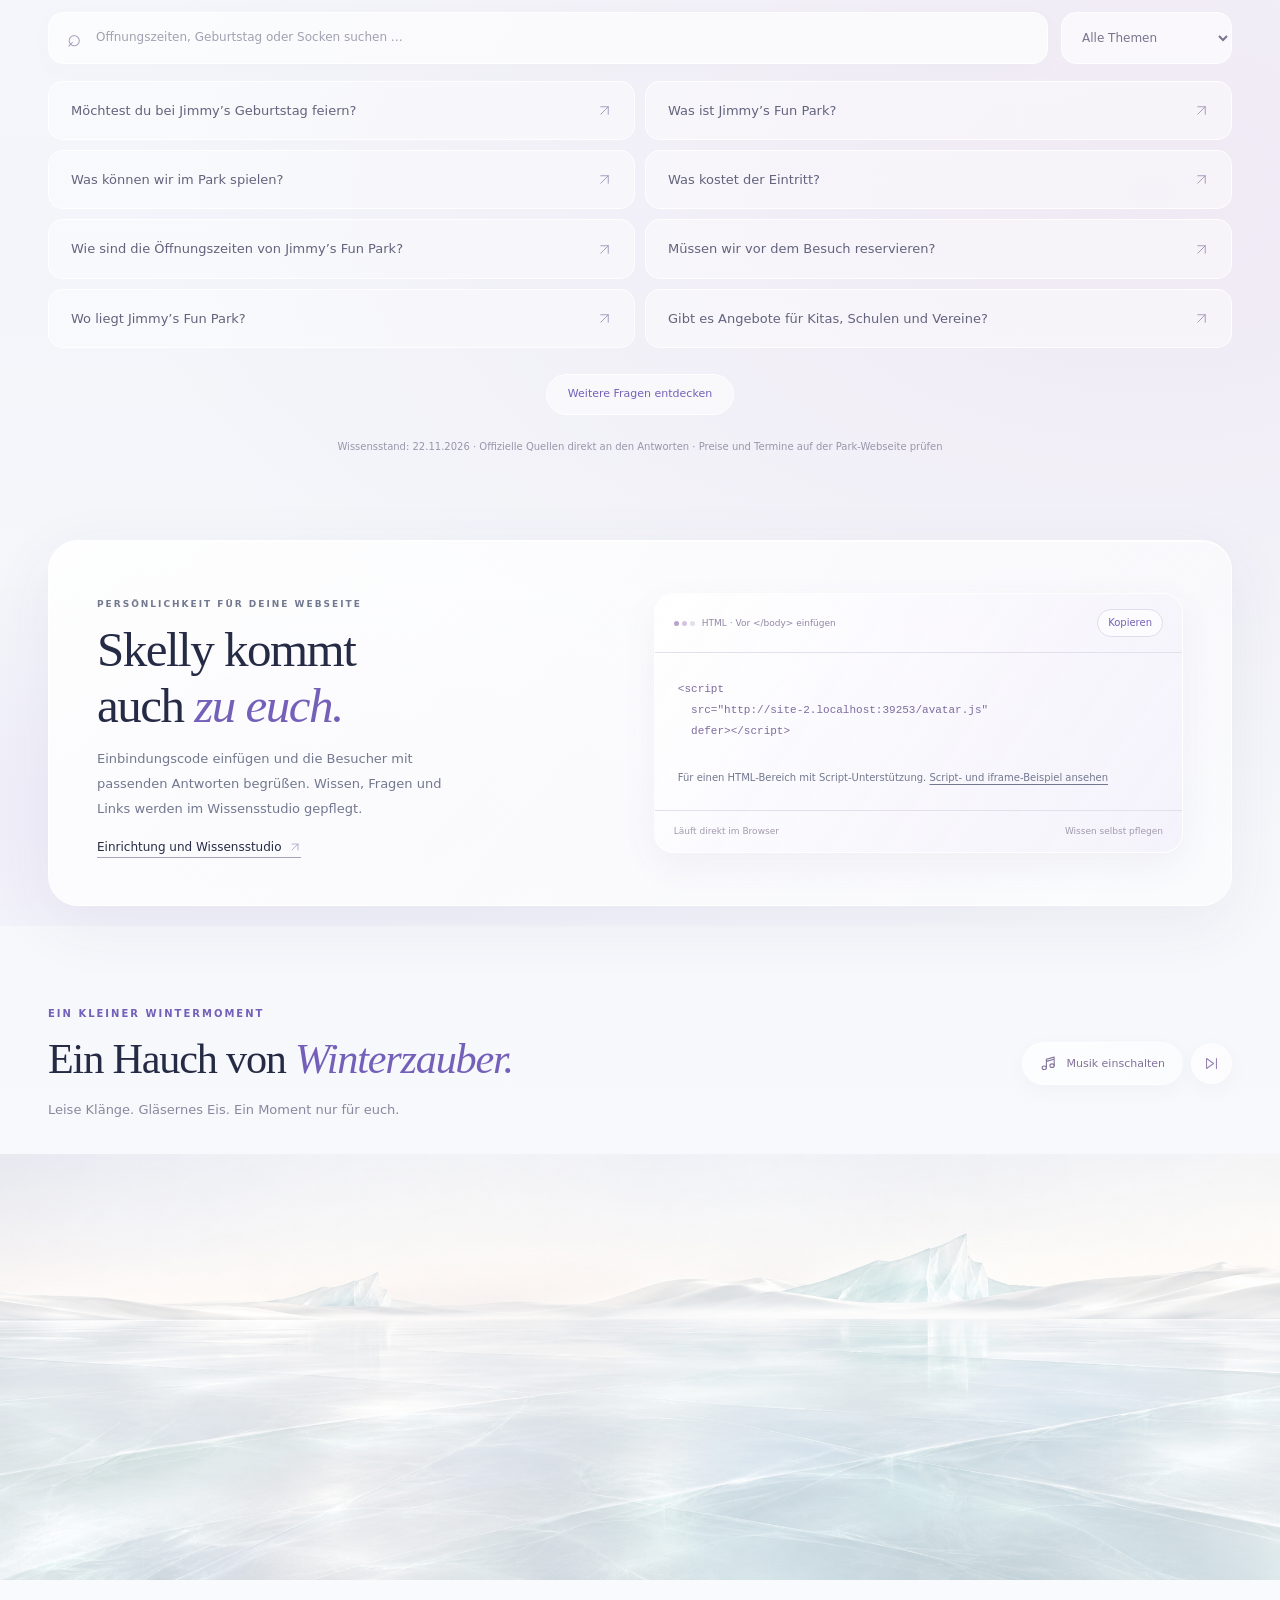
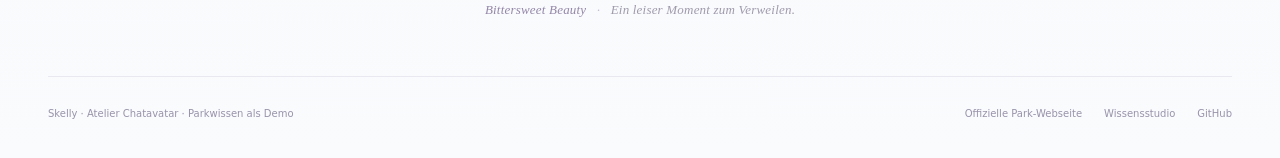
==== commit f1542fb8: "Preserve the first Skelly shuffle and add a second freestyle with alternating Running Man, hand groo" ====
--- a/index.html
+++ b/index.html
@@ -4,14 +4,14 @@
   <meta charset="utf-8"><meta name="viewport" content="width=device-width,initial-scale=1">
   <meta name="theme-color" content="#f5f6fb"><meta name="description" content="Entdecke interaktive Chatavatare: Aurora und Noel, Lumi und Jimmy. Mit fließenden Animationen, eigener Wissenswelt und einfacher Einbindung.">
   <title>Atelier Chatavatar · Interaktive Demo</title>
-  <link rel="icon" href="favicon.svg" type="image/svg+xml"><link rel="stylesheet" href="demo.css?v=skelly-playlist-23"><link rel="stylesheet" href="mascot.css?v=skelly-playlist-23">
-  <script defer src="knowledge-core.js"></script><script defer src="knowledge/jimmys-funpark.bundle.js?v=skelly-playlist-23"></script><script defer src="asset-sets.js?v=skelly-playlist-23"></script><script defer src="skating-core.js?v=skelly-playlist-23"></script><script defer src="mascot.js?v=skelly-playlist-23"></script><script defer src="avatar.js?v=skelly-playlist-23"></script><script defer src="demo.js?v=skelly-playlist-23"></script>
-<link rel="stylesheet" href="winter-scene.css?v=skelly-playlist-23"><script defer src="winter-scene.js?v=skelly-playlist-23"></script></head>
+  <link rel="icon" href="favicon.svg" type="image/svg+xml"><link rel="stylesheet" href="demo.css?v=skelly-shuffle-flow-24"><link rel="stylesheet" href="mascot.css?v=skelly-shuffle-flow-24">
+  <script defer src="knowledge-core.js"></script><script defer src="knowledge/jimmys-funpark.bundle.js?v=skelly-shuffle-flow-24"></script><script defer src="asset-sets.js?v=skelly-shuffle-flow-24"></script><script defer src="skating-core.js?v=skelly-shuffle-flow-24"></script><script defer src="mascot.js?v=skelly-shuffle-flow-24"></script><script defer src="avatar.js?v=skelly-shuffle-flow-24"></script><script defer src="demo.js?v=skelly-shuffle-flow-24"></script>
+<link rel="stylesheet" href="winter-scene.css?v=skelly-shuffle-flow-24"><script defer src="winter-scene.js?v=skelly-shuffle-flow-24"></script></head>
 <body>
 <header class="page-head wrap"><a class="wordmark" href="index.html" aria-label="Atelier Chatavatar Startseite"><span class="monogram" aria-hidden="true">✧</span><span>ATELIER<br><b>CHATAVATAR</b></span></a><nav aria-label="Hauptnavigation"><a href="#entdecken">Wissenswelt</a><a href="#einbinden">Einbinden</a><button class="music-toggle music-toggle--compact" type="button" data-music-toggle aria-label="Musik einschalten" aria-pressed="false"><svg viewBox="0 0 24 24" aria-hidden="true"><path d="M9 18V6l11-3v12M9 9l11-3"/><ellipse cx="6" cy="18" rx="3" ry="2.5"/><ellipse cx="17" cy="15" rx="3" ry="2.5"/></svg><span data-music-label>Musik</span></button><a class="nav-studio" href="admin.html">Wissensstudio</a></nav></header>
 <main>
   <section class="hero wrap" aria-labelledby="hero-title">
-    <div class="hero-copy"><span class="eyebrow"><span class="live-dot" aria-hidden="true"></span> INTERAKTIVE AVATAR-DEMO</span><h1 id="hero-title">Ein Moment.<br>Voller <em>Magie.</em></h1><p class="intro">Darf ich vorstellen? <strong>Jimmy.</strong> Der fröhliche Park-Affe hilft euch bei Öffnungszeiten, Eintritt, Geburtstagen und Attraktionen. Ein Klick auf die Figur genügt.</p><div class="asset-switch"><label for="asset-set">Figur auswählen</label><select id="asset-set" disabled></select><p id="asset-status" class="asset-status" role="status" aria-live="polite"></p></div><div class="hero-actions"><button class="primary" id="start-avatar">Jimmy ausprobieren</button><a class="text-link" href="#einbinden">Einbindung ansehen</a></div><div class="demo-controls"><p class="controls-label">EIN KLICK. EIN KLEINER AUFTRITT.</p><div class="demo-actions"><button class="walk-demo" id="routine-demo" type="button" hidden>Kür vorführen</button><button class="walk-demo" id="encore-demo" type="button" hidden>Pirouetten &amp; Umkreisen</button><button class="walk-demo" id="jump-demo" type="button" hidden>Drehsprung</button><button class="walk-demo" id="duet-demo" type="button" hidden>Synchronfolge vorführen</button><button class="walk-demo" id="walk-demo" type="button">Jimmy eine Runde laufen lassen</button><button class="walk-demo" id="hop-demo" type="button">Jimmy springen lassen</button><button class="walk-demo" id="spiral-demo" type="button" hidden>Gleitfigur</button><button class="walk-demo" id="quip-demo" type="button">Ein Affenspruch</button></div></div><p class="fine-print">In Bewegung. Mit Persönlichkeit. Mit Antworten.</p></div>
+    <div class="hero-copy"><span class="eyebrow"><span class="live-dot" aria-hidden="true"></span> INTERAKTIVE AVATAR-DEMO</span><h1 id="hero-title">Ein Moment.<br>Voller <em>Magie.</em></h1><p class="intro">Darf ich vorstellen? <strong>Jimmy.</strong> Der fröhliche Park-Affe hilft euch bei Öffnungszeiten, Eintritt, Geburtstagen und Attraktionen. Ein Klick auf die Figur genügt.</p><div class="asset-switch"><label for="asset-set">Figur auswählen</label><select id="asset-set" disabled></select><p id="asset-status" class="asset-status" role="status" aria-live="polite"></p></div><div class="hero-actions"><button class="primary" id="start-avatar">Jimmy ausprobieren</button><a class="text-link" href="#einbinden">Einbindung ansehen</a></div><div class="demo-controls"><p class="controls-label">EIN KLICK. EIN KLEINER AUFTRITT.</p><div class="demo-actions"><button class="walk-demo" id="routine-demo" type="button" hidden>Kür vorführen</button><button class="walk-demo" id="freestyle-demo" type="button" hidden>Shuffle-Mix · Folge 2</button><button class="walk-demo" id="encore-demo" type="button" hidden>Pirouetten &amp; Umkreisen</button><button class="walk-demo" id="jump-demo" type="button" hidden>Drehsprung</button><button class="walk-demo" id="duet-demo" type="button" hidden>Synchronfolge vorführen</button><button class="walk-demo" id="walk-demo" type="button">Jimmy eine Runde laufen lassen</button><button class="walk-demo" id="hop-demo" type="button">Jimmy springen lassen</button><button class="walk-demo" id="spiral-demo" type="button" hidden>Gleitfigur</button><button class="walk-demo" id="heeltoe-demo" type="button" hidden>Heel-Toe</button><button class="walk-demo" id="charleston-demo" type="button" hidden>Charleston</button><button class="walk-demo" id="hands-demo" type="button" hidden>Hand-Groove</button><button class="walk-demo" id="quip-demo" type="button">Ein Affenspruch</button></div></div><p class="fine-print">In Bewegung. Mit Persönlichkeit. Mit Antworten.</p></div>
     <div class="stage"><div class="stage-top"><span>EINE FIGUR MIT PERSÖNLICHKEIT</span><span>✦</span></div><div class="arch"></div><div class="orbit orbit-one"></div><div class="orbit orbit-two"></div><span class="stage-spark s1" aria-hidden="true">✧</span><span class="stage-spark s2" aria-hidden="true">✦</span><div class="hero-magician" id="hero-magician" data-state="idle"></div><button class="floating-note" data-answer="zeiten"><span class="note-dot" aria-hidden="true">✧</span><span>Eine kleine Frage?<br><strong>Ein Klick genügt.</strong></span></button><div class="name-tag"><span class="name-line"></span><span><b>Jimmy</b><small>Dein Parkbegleiter</small></span></div><div class="stage-bottom"><span>ATELIER CHATAVATAR</span><span>Ein kleiner magischer Moment.</span></div></div>
   </section>
   <div class="ribbon"><div class="wrap ribbon-inner"><span>✦ <b>Eine Figur mit Charakter</b></span><span>◈ <b>Eine eigene Wissenswelt</b></span><span>◇ <b>Passende Folgefragen</b></span><span>⌂ <b>Direkte Wege zur Antwort</b></span></div></div>
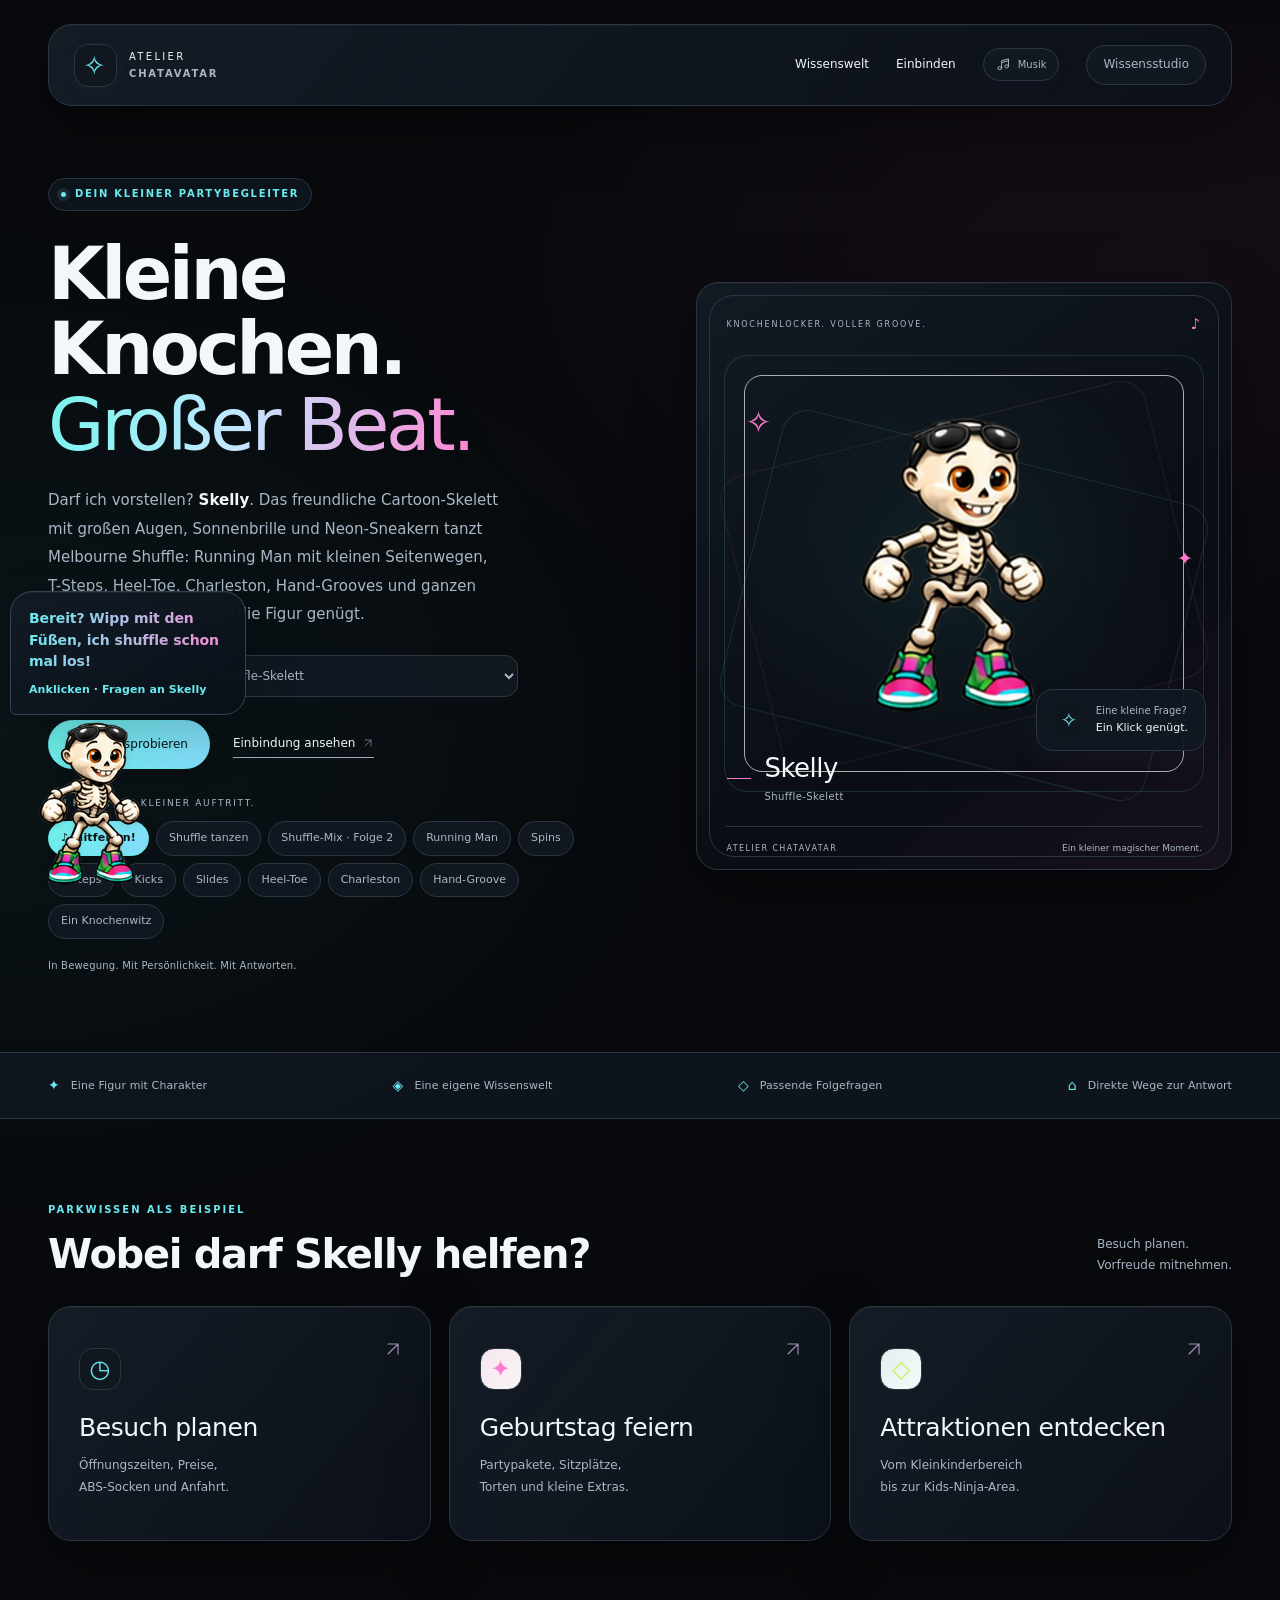
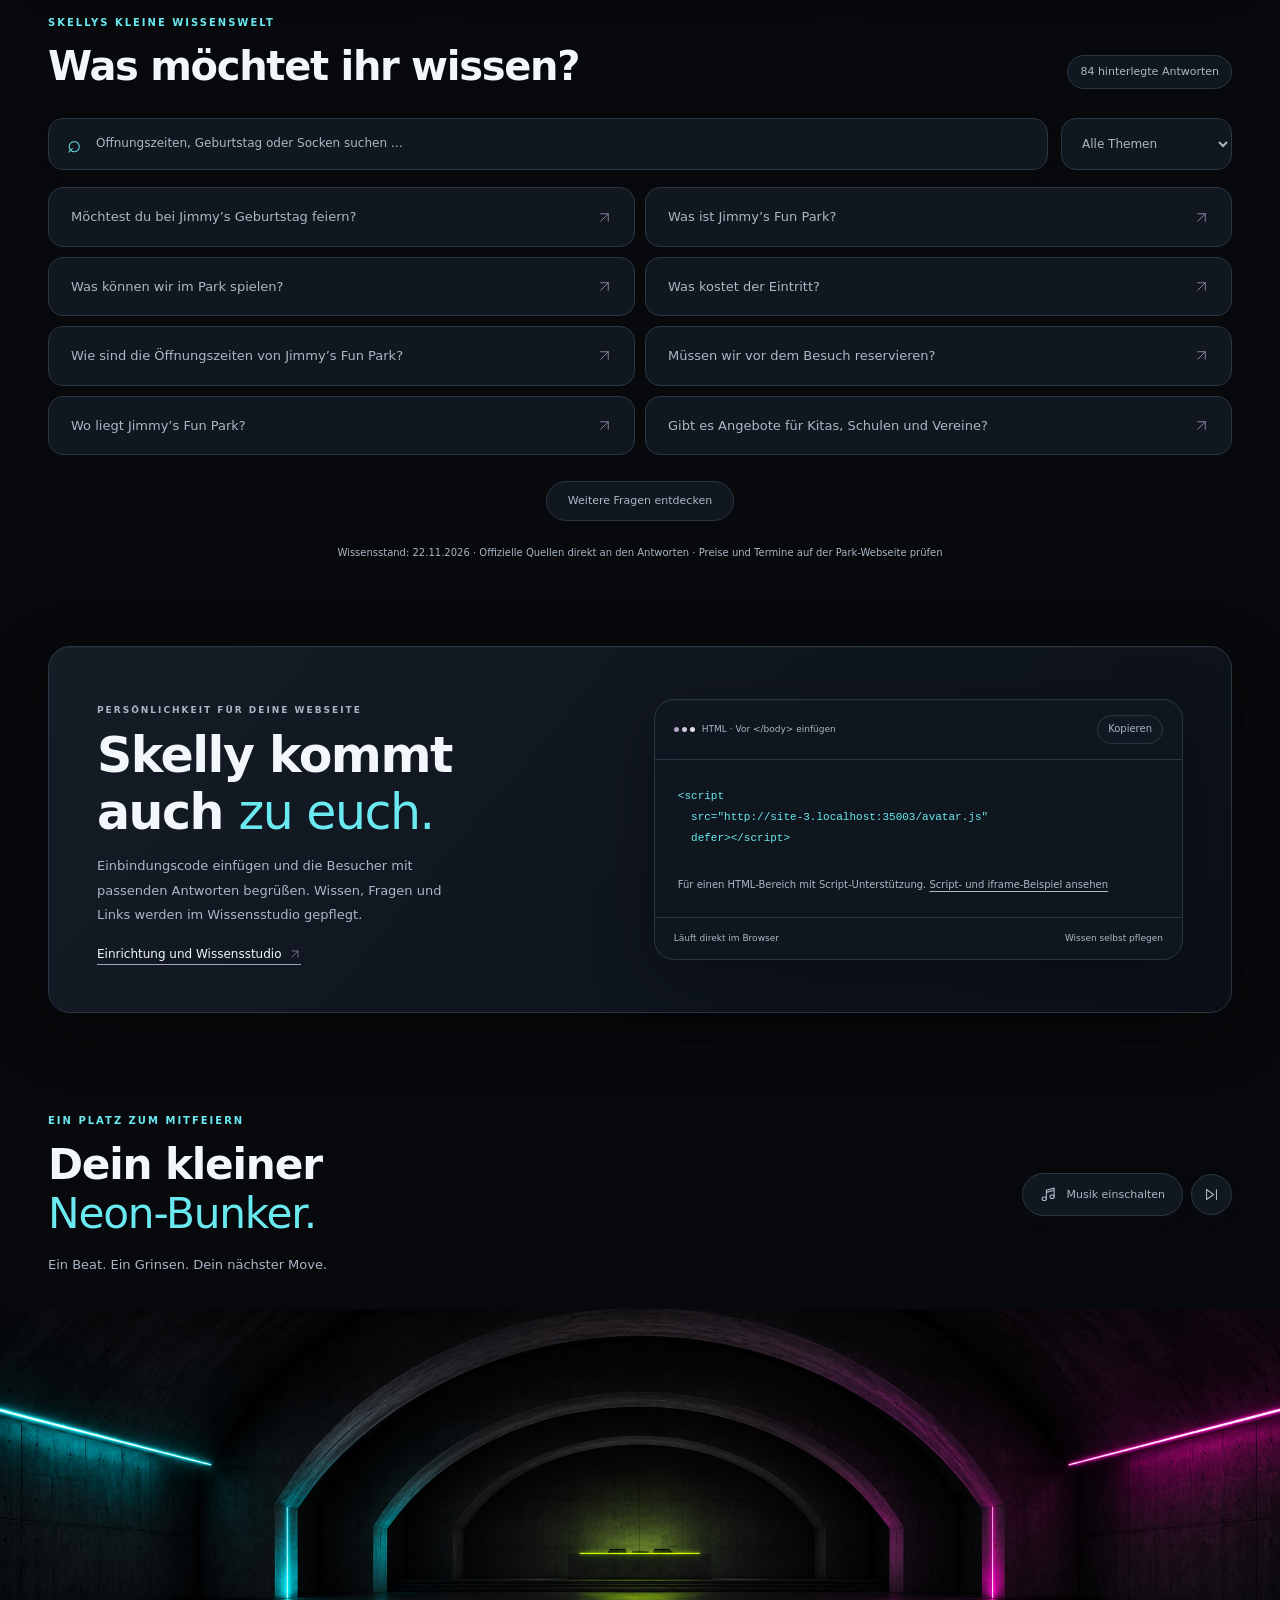
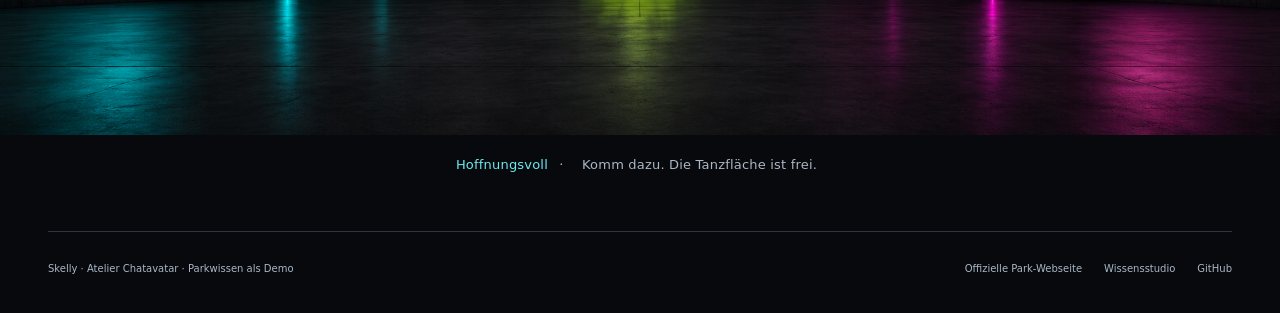
==== commit f4bd0e3b: "Give each avatar its own page world, scene and opening track; add Skelly party invitations" ====
--- a/index.html
+++ b/index.html
@@ -1,17 +1,17 @@
 <!doctype html>
-<html lang="de">
+<html lang="de" data-avatar-theme="shuffle-skeleton">
 <head>
   <meta charset="utf-8"><meta name="viewport" content="width=device-width,initial-scale=1">
-  <meta name="theme-color" content="#f5f6fb"><meta name="description" content="Entdecke interaktive Chatavatare: Aurora und Noel, Lumi und Jimmy. Mit fließenden Animationen, eigener Wissenswelt und einfacher Einbindung.">
+  <meta name="theme-color" content="#07090c"><meta name="description" content="Entdecke interaktive Chatavatare: Aurora und Noel, Lumi und Jimmy. Mit fließenden Animationen, eigener Wissenswelt und einfacher Einbindung.">
   <title>Atelier Chatavatar · Interaktive Demo</title>
-  <link rel="icon" href="favicon.svg" type="image/svg+xml"><link rel="stylesheet" href="demo.css?v=skelly-shuffle-flow-24"><link rel="stylesheet" href="mascot.css?v=skelly-shuffle-flow-24">
-  <script defer src="knowledge-core.js"></script><script defer src="knowledge/jimmys-funpark.bundle.js?v=skelly-shuffle-flow-24"></script><script defer src="asset-sets.js?v=skelly-shuffle-flow-24"></script><script defer src="skating-core.js?v=skelly-shuffle-flow-24"></script><script defer src="mascot.js?v=skelly-shuffle-flow-24"></script><script defer src="avatar.js?v=skelly-shuffle-flow-24"></script><script defer src="demo.js?v=skelly-shuffle-flow-24"></script>
-<link rel="stylesheet" href="winter-scene.css?v=skelly-shuffle-flow-24"><script defer src="winter-scene.js?v=skelly-shuffle-flow-24"></script></head>
+  <link rel="icon" href="favicon.svg" type="image/svg+xml"><link rel="stylesheet" href="demo.css?v=avatar-worlds-25"><link rel="stylesheet" href="mascot.css?v=avatar-worlds-25">
+  <script defer src="knowledge-core.js"></script><script defer src="knowledge/jimmys-funpark.bundle.js?v=avatar-worlds-25"></script><script defer src="asset-sets.js?v=avatar-worlds-25"></script><script defer src="skating-core.js?v=avatar-worlds-25"></script><script defer src="mascot.js?v=avatar-worlds-25"></script><script defer src="avatar.js?v=avatar-worlds-25"></script><script defer src="demo-themes.js?v=avatar-worlds-25"></script><script defer src="demo.js?v=avatar-worlds-25"></script>
+<link rel="stylesheet" href="winter-scene.css?v=avatar-worlds-25"><script defer src="winter-scene.js?v=avatar-worlds-25"></script><link rel="stylesheet" href="demo-themes.css?v=avatar-worlds-25"></head>
 <body>
 <header class="page-head wrap"><a class="wordmark" href="index.html" aria-label="Atelier Chatavatar Startseite"><span class="monogram" aria-hidden="true">✧</span><span>ATELIER<br><b>CHATAVATAR</b></span></a><nav aria-label="Hauptnavigation"><a href="#entdecken">Wissenswelt</a><a href="#einbinden">Einbinden</a><button class="music-toggle music-toggle--compact" type="button" data-music-toggle aria-label="Musik einschalten" aria-pressed="false"><svg viewBox="0 0 24 24" aria-hidden="true"><path d="M9 18V6l11-3v12M9 9l11-3"/><ellipse cx="6" cy="18" rx="3" ry="2.5"/><ellipse cx="17" cy="15" rx="3" ry="2.5"/></svg><span data-music-label>Musik</span></button><a class="nav-studio" href="admin.html">Wissensstudio</a></nav></header>
 <main>
   <section class="hero wrap" aria-labelledby="hero-title">
-    <div class="hero-copy"><span class="eyebrow"><span class="live-dot" aria-hidden="true"></span> INTERAKTIVE AVATAR-DEMO</span><h1 id="hero-title">Ein Moment.<br>Voller <em>Magie.</em></h1><p class="intro">Darf ich vorstellen? <strong>Jimmy.</strong> Der fröhliche Park-Affe hilft euch bei Öffnungszeiten, Eintritt, Geburtstagen und Attraktionen. Ein Klick auf die Figur genügt.</p><div class="asset-switch"><label for="asset-set">Figur auswählen</label><select id="asset-set" disabled></select><p id="asset-status" class="asset-status" role="status" aria-live="polite"></p></div><div class="hero-actions"><button class="primary" id="start-avatar">Jimmy ausprobieren</button><a class="text-link" href="#einbinden">Einbindung ansehen</a></div><div class="demo-controls"><p class="controls-label">EIN KLICK. EIN KLEINER AUFTRITT.</p><div class="demo-actions"><button class="walk-demo" id="routine-demo" type="button" hidden>Kür vorführen</button><button class="walk-demo" id="freestyle-demo" type="button" hidden>Shuffle-Mix · Folge 2</button><button class="walk-demo" id="encore-demo" type="button" hidden>Pirouetten &amp; Umkreisen</button><button class="walk-demo" id="jump-demo" type="button" hidden>Drehsprung</button><button class="walk-demo" id="duet-demo" type="button" hidden>Synchronfolge vorführen</button><button class="walk-demo" id="walk-demo" type="button">Jimmy eine Runde laufen lassen</button><button class="walk-demo" id="hop-demo" type="button">Jimmy springen lassen</button><button class="walk-demo" id="spiral-demo" type="button" hidden>Gleitfigur</button><button class="walk-demo" id="heeltoe-demo" type="button" hidden>Heel-Toe</button><button class="walk-demo" id="charleston-demo" type="button" hidden>Charleston</button><button class="walk-demo" id="hands-demo" type="button" hidden>Hand-Groove</button><button class="walk-demo" id="quip-demo" type="button">Ein Affenspruch</button></div></div><p class="fine-print">In Bewegung. Mit Persönlichkeit. Mit Antworten.</p></div>
+    <div class="hero-copy"><span class="eyebrow"><span class="live-dot" aria-hidden="true"></span> <span data-theme-eyebrow>DEIN KLEINER PARTYBEGLEITER</span></span><h1 id="hero-title">Kleine Knochen.<br><em>Großer Beat.</em></h1><p class="intro">Darf ich vorstellen? <strong>Jimmy.</strong> Der fröhliche Park-Affe hilft euch bei Öffnungszeiten, Eintritt, Geburtstagen und Attraktionen. Ein Klick auf die Figur genügt.</p><div class="asset-switch"><label for="asset-set">Figur auswählen</label><select id="asset-set" disabled></select><p id="asset-status" class="asset-status" role="status" aria-live="polite"></p></div><div class="hero-actions"><button class="primary" id="start-avatar">Jimmy ausprobieren</button><a class="text-link" href="#einbinden">Einbindung ansehen</a></div><div class="demo-controls"><p class="controls-label">EIN KLICK. EIN KLEINER AUFTRITT.</p><div class="demo-actions"><button class="walk-demo party-demo" id="party-demo" type="button" hidden>♪ Mitfeiern!</button><button class="walk-demo" id="routine-demo" type="button" hidden>Kür vorführen</button><button class="walk-demo" id="freestyle-demo" type="button" hidden>Shuffle-Mix · Folge 2</button><button class="walk-demo" id="encore-demo" type="button" hidden>Pirouetten &amp; Umkreisen</button><button class="walk-demo" id="jump-demo" type="button" hidden>Drehsprung</button><button class="walk-demo" id="duet-demo" type="button" hidden>Synchronfolge vorführen</button><button class="walk-demo" id="walk-demo" type="button">Jimmy eine Runde laufen lassen</button><button class="walk-demo" id="hop-demo" type="button">Jimmy springen lassen</button><button class="walk-demo" id="spiral-demo" type="button" hidden>Gleitfigur</button><button class="walk-demo" id="heeltoe-demo" type="button" hidden>Heel-Toe</button><button class="walk-demo" id="charleston-demo" type="button" hidden>Charleston</button><button class="walk-demo" id="hands-demo" type="button" hidden>Hand-Groove</button><button class="walk-demo" id="quip-demo" type="button">Ein Affenspruch</button></div></div><p class="fine-print">In Bewegung. Mit Persönlichkeit. Mit Antworten.</p></div>
     <div class="stage"><div class="stage-top"><span>EINE FIGUR MIT PERSÖNLICHKEIT</span><span>✦</span></div><div class="arch"></div><div class="orbit orbit-one"></div><div class="orbit orbit-two"></div><span class="stage-spark s1" aria-hidden="true">✧</span><span class="stage-spark s2" aria-hidden="true">✦</span><div class="hero-magician" id="hero-magician" data-state="idle"></div><button class="floating-note" data-answer="zeiten"><span class="note-dot" aria-hidden="true">✧</span><span>Eine kleine Frage?<br><strong>Ein Klick genügt.</strong></span></button><div class="name-tag"><span class="name-line"></span><span><b>Jimmy</b><small>Dein Parkbegleiter</small></span></div><div class="stage-bottom"><span>ATELIER CHATAVATAR</span><span>Ein kleiner magischer Moment.</span></div></div>
   </section>
   <div class="ribbon"><div class="wrap ribbon-inner"><span>✦ <b>Eine Figur mit Charakter</b></span><span>◈ <b>Eine eigene Wissenswelt</b></span><span>◇ <b>Passende Folgefragen</b></span><span>⌂ <b>Direkte Wege zur Antwort</b></span></div></div>
@@ -21,12 +21,12 @@
   <section class="winter-section" id="winterzauber" aria-labelledby="winter-title">
     <div class="winter-heading wrap"><div><p class="eyebrow">EIN KLEINER WINTERMOMENT</p><h2 id="winter-title">Ein Hauch von <em>Winterzauber.</em></h2><p class="winter-intro">Leise Klänge. Gläsernes Eis. Ein Moment nur für euch.</p></div><div class="winter-music-controls"><button class="music-toggle" type="button" data-music-toggle aria-label="Musik einschalten" aria-pressed="false"><svg viewBox="0 0 24 24" aria-hidden="true"><path d="M9 18V6l11-3v12M9 9l11-3"/><ellipse cx="6" cy="18" rx="3" ry="2.5"/><ellipse cx="17" cy="15" rx="3" ry="2.5"/></svg><span data-music-label>Musik einschalten</span></button><button class="music-next" type="button" data-music-next aria-label="Nächstes Lied" title="Nächstes Lied"><svg viewBox="0 0 24 24" aria-hidden="true"><path d="m5 5 10 7-10 7V5ZM19 5v14"/></svg></button></div></div>
     <div class="winter-scene" id="winter-scene">
-      <img class="winter-scene-image" src="assets/glass-ice-scene-v1.png" width="2172" height="724" loading="lazy" decoding="async" alt="Weite weiße Eisfläche in feiner Glasoptik, durchgehend bis zum Bildrand, mit zarten Eiskristallen am hellen Horizont.">
+      <img class="winter-scene-image" src="assets/skelly-neon-bunker-v1.png" width="2172" height="724" loading="lazy" decoding="async" alt="Minimalistischer schwarzer Techno-Bunker mit Gewölben, feinen cyan- und magentafarbenen Neonlinien und durchgehender Tanzfläche.">
     </div>
-    <p class="winter-credit wrap"><span data-music-track>Bittersweet Beauty</span> <span aria-hidden="true">·</span> Ein leiser Moment zum Verweilen.</p>
+    <p class="winter-credit wrap"><span data-music-track>Bittersweet Beauty</span> <span aria-hidden="true">·</span> <span data-scene-caption>Komm dazu. Die Tanzfläche ist frei.</span></p>
   </section>
 </main>
 <footer class="wrap page-footer"><span>Jimmy · Eigenständiges Demo-Konzept für Jimmy’s Fun Park</span><div><a href="https://www.jimmys-funpark.de/" target="_blank" rel="noopener noreferrer">Offizielle Park-Webseite</a><a href="admin.html">Wissensstudio</a><a href="https://github.com/galgental9ps-png/chatavatar-universal" target="_blank" rel="noopener noreferrer">GitHub</a></div></footer>
-<audio id="demo-music" src="Bittersweet%20Beauty.mp3" preload="none"></audio>
+<audio id="demo-music" src="Hoffnungsvoll.mp3" preload="none"></audio>
 <div id="toast" class="demo-toast" role="status" hidden></div>
 </body></html>
--- a/demo-themes.css
+++ b/demo-themes.css
@@ -0,0 +1,103 @@
+/* Five complete demo worlds. Theme changes follow the selected asset. */
+html[data-avatar-theme]{
+ --paper:#f5f6fb;--ink:#262b45;--purple:#7460b8;--muted:#72788e;--accent-2:#b66c9c;--accent-3:#5596a2;
+ --line:#dcddeb;--panel:#ffffffac;--panel-soft:#ffffff75;--panel-solid:#faf9fd;
+ --page-bg:radial-gradient(ellipse at 88% 10%,#e7e3f6b8,transparent 50%),linear-gradient(#f9fafe,#f3f5fa 55%,#f9fbfd);
+ --glass:linear-gradient(130deg,#ffffffe0,#ffffff75);--shadow:0 18px 65px #41467312,inset 0 1px 0 #ffffffa6;
+ --stage-bg:linear-gradient(145deg,#ffffffb8,#eae8f6a3 55%,#e4f2f3a3);--stage-glow:radial-gradient(ellipse,#ffffffe0,#f8edfc66 55%,transparent 74%);
+ --title-gradient:linear-gradient(105deg,#66579f,#b56d9e 62%,#6c9ca6);--primary-bg:linear-gradient(125deg,#38384f,#61557c);--primary-ink:#fff;
+ --scheme:light;color-scheme:var(--scheme);background:var(--paper);
+}
+html[data-avatar-theme=shuffle-skeleton]{
+ --paper:#07090c;--ink:#f1f7fb;--purple:#6aeaf0;--muted:#aab7c6;--accent-2:#ff79ce;--accent-3:#c4f55c;
+ --line:#2a3743;--panel:#121922e8;--panel-soft:#10171fd9;--panel-solid:#111820;
+ --page-bg:radial-gradient(ellipse 60% 450px at 90% 7%,#3a173047,transparent),radial-gradient(ellipse 55% 500px at 0 20%,#12363b45,transparent),#07090c;
+ --glass:linear-gradient(130deg,#151d27f2,#0c1119ed);--shadow:0 18px 65px #0005,inset 0 1px 0 #ffffff08;
+ --stage-bg:linear-gradient(145deg,#121a23,#0a0d13 65%,#16111d);--stage-glow:radial-gradient(ellipse,#1a42464d,transparent 70%);
+ --title-gradient:linear-gradient(100deg,#76f6ec,#c3e7ff 45%,#ff85d3);--primary-bg:linear-gradient(115deg,#6bf0e8,#83dcfb);--primary-ink:#071115;
+ --serif:"Segoe UI",system-ui,sans-serif;--scheme:dark;
+}
+html[data-avatar-theme=jimmy]{
+ --paper:#f3f8ee;--ink:#213d31;--purple:#287350;--muted:#5e7867;--accent-2:#b4673d;--accent-3:#5b9769;
+ --line:#cfdfc8;--panel:#fffff5bf;--panel-soft:#f6fbeaab;--panel-solid:#fbfdf4;
+ --page-bg:radial-gradient(ellipse at 90% 9%,#e0edc7,transparent 48%),radial-gradient(ellipse at 0 30%,#ffeed3,transparent 48%),#f5f9f0;
+ --glass:linear-gradient(130deg,#fffff8ed,#f0f7dfab);--shadow:0 18px 65px #386f3010,inset 0 1px 0 #ffffffc9;
+ --stage-bg:linear-gradient(145deg,#edf5db,#f8efd9 65%,#e2eec8);--stage-glow:radial-gradient(ellipse,#fffdf0,#dcebb775 55%,transparent 74%);
+ --title-gradient:linear-gradient(105deg,#2c724c,#65943c 60%,#ac733c);--primary-bg:linear-gradient(125deg,#2f744f,#416e3b);
+ --serif:"Segoe UI",system-ui,sans-serif;
+}
+html[data-avatar-theme=ice-skater]{
+ --paper:#eef6fc;--ink:#223f59;--purple:#2d7099;--muted:#57768c;--accent-2:#547dba;--accent-3:#398e9e;
+ --line:#ccdfed;--panel:#ffffffb5;--panel-soft:#f5fbffb3;--panel-solid:#f6fbff;
+ --page-bg:radial-gradient(ellipse at 90% 10%,#d8eafa,transparent 55%),radial-gradient(ellipse at 0 45%,#deeff5,transparent 45%),#f2f8fd;
+ --glass:linear-gradient(130deg,#fffffff0,#eaf5ff96);--shadow:0 18px 65px #3c759414,inset 0 1px 0 #fff;
+ --stage-bg:linear-gradient(145deg,#fff,#e3f1fc 65%,#d9eef3);--stage-glow:radial-gradient(ellipse,#fff,#d8edfa70 58%,transparent 75%);
+ --title-gradient:linear-gradient(105deg,#295b86,#5c96c4 65%,#3b899a);--primary-bg:linear-gradient(125deg,#31597b,#4b84a3);
+}
+html[data-avatar-theme=ice-pair]{
+ --paper:#160d23;--ink:#f9efff;--purple:#f39cda;--muted:#c9b5d7;--accent-2:#8de2e4;--accent-3:#f4ca9f;
+ --line:#553863;--panel:#2a1a39e3;--panel-soft:#2a1a35c7;--panel-solid:#281a35;
+ --page-bg:radial-gradient(ellipse at 90% 9%,#511d4b65,transparent 55%),radial-gradient(ellipse at 0 38%,#183a4940,transparent 45%),#160d23;
+ --glass:linear-gradient(130deg,#332042ee,#20152de8);--shadow:0 18px 65px #0004,inset 0 1px 0 #ffffff0d;
+ --stage-bg:linear-gradient(145deg,#38213f,#20152f 65%,#153139);--stage-glow:radial-gradient(ellipse,#8047744d,transparent 74%);
+ --title-gradient:linear-gradient(105deg,#f5a5dd,#e7bef6 55%,#8ce7e5);--primary-bg:linear-gradient(125deg,#a54a88,#654c98);--scheme:dark;
+}
+html[data-avatar-theme=ice-pair-fine]{
+ --paper:#f8f6fa;--ink:#393342;--purple:#827093;--muted:#807789;--accent-2:#ad809c;--accent-3:#769e9f;
+ --line:#e1d9e6;--panel:#ffffffb8;--panel-soft:#ffffff80;--panel-solid:#fcf9fd;
+ --page-bg:radial-gradient(ellipse at 90% 10%,#ece3f4a6,transparent 53%),radial-gradient(ellipse at 0 40%,#e9f2f3a6,transparent 45%),#faf8fc;
+ --glass:linear-gradient(130deg,#fffffff0,#fbf6ff9c);--stage-bg:linear-gradient(145deg,#fff,#f0eaf6a3 55%,#e9f4f4a3);
+ --title-gradient:linear-gradient(105deg,#7b6b8e,#ad809c 62%,#769e9f);--primary-bg:linear-gradient(125deg,#4a414f,#7b6884);
+}
+html[data-avatar-theme] body{background:var(--page-bg)}
+html[data-avatar-theme] :is(button,a,input,select):focus-visible{outline-color:var(--purple)}
+html[data-avatar-theme] :is(.page-head,.stage,.journey,.invite-inner,.code-card,.floating-note,.monogram,.tile-icon){border-color:var(--line)}
+html[data-avatar-theme] .page-head,html[data-avatar-theme] .journey,html[data-avatar-theme] .invite-inner{background:var(--glass);box-shadow:var(--shadow)}
+html[data-avatar-theme] :is(.nav-studio,.asset-switch select,.walk-demo,.floating-note,.knowledge-count,.search-box,.knowledge-tools select,.question,.load-more,.music-toggle,.music-next,.code-header button,.demo-toast){background:var(--panel);border-color:var(--line);color:var(--muted)}
+html[data-avatar-theme] :is(.walk-demo,.question,.load-more,.music-toggle,.music-next,.nav-studio,.code-header button):hover{background:var(--panel-solid);border-color:var(--purple);color:var(--ink)}
+html[data-avatar-theme] .primary,html[data-avatar-theme] .party-demo{background:var(--primary-bg);color:var(--primary-ink);border-color:var(--purple);box-shadow:0 7px 22px #0002}
+html[data-avatar-theme] .walk-demo.party-demo,html[data-avatar-theme] .walk-demo.party-demo:hover{background:var(--primary-bg);color:var(--primary-ink);border-color:var(--purple);font-weight:700;letter-spacing:.2px}
+html[data-avatar-theme] h1 em{background:var(--title-gradient);background-clip:text;-webkit-background-clip:text;color:transparent}
+html[data-avatar-theme] .hero .eyebrow{background:var(--panel-soft);border-color:var(--line)}
+html[data-avatar-theme] .live-dot{background:var(--purple);box-shadow:0 0 0 4px color-mix(in srgb,var(--purple) 10%,transparent)}
+html[data-avatar-theme] :is(.controls-label,.fine-print,.stage-top,.name-tag small,.stage-bottom,.knowledge-meta,.page-footer){color:var(--muted)}
+html[data-avatar-theme] :is(.monogram,.tile-icon,.note-dot){background:var(--panel-soft);color:var(--purple);border-color:var(--line)}
+html[data-avatar-theme] .stage{background:var(--stage-bg);box-shadow:var(--shadow)}
+html[data-avatar-theme] .stage:before{border-color:var(--line)}
+html[data-avatar-theme] .arch{background:var(--stage-glow)}
+html[data-avatar-theme] :is(.arch:after,.orbit){border-color:var(--line)}
+html[data-avatar-theme] :is(.stage-spark,.stage-top>span:last-child){color:var(--accent-2)}
+html[data-avatar-theme] .floating-note strong{color:var(--ink)}
+html[data-avatar-theme] .name-line{background:var(--accent-2)}
+html[data-avatar-theme] .stage-bottom{border-color:var(--line)}
+html[data-avatar-theme] .ribbon{border-color:var(--line);background:var(--panel-soft)}
+html[data-avatar-theme] .ribbon-inner{color:var(--purple)}
+html[data-avatar-theme] .ribbon b{color:var(--muted)}
+html[data-avatar-theme] .journey:hover{box-shadow:var(--shadow)}
+html[data-avatar-theme] .journey:nth-child(2) .tile-icon{color:var(--accent-2)}
+html[data-avatar-theme] .journey:nth-child(3) .tile-icon{color:var(--accent-3)}
+html[data-avatar-theme] .search-box input::placeholder{color:var(--muted)}
+html[data-avatar-theme] .search-box>span{color:var(--purple)}
+html[data-avatar-theme] .invitation{background:transparent}
+html[data-avatar-theme] .code-card{background:var(--panel-soft);box-shadow:var(--shadow)}
+html[data-avatar-theme] :is(.code-header,.code-footer){color:var(--muted);border-color:var(--line)}
+html[data-avatar-theme] .code-card pre{color:var(--purple)}
+html[data-avatar-theme] .page-footer{border-color:var(--line)}
+html[data-avatar-theme] .music-toggle[data-state=playing]{background:var(--panel-solid);color:var(--purple);border-color:var(--purple)}
+html[data-avatar-theme] :is(.winter-intro,.winter-credit,.winter-credit span){color:var(--muted)}
+html[data-avatar-theme] .winter-credit [data-music-track]{color:var(--purple)}
+html[data-avatar-theme] .winter-scene{background:var(--paper)}
+html[data-avatar-theme=shuffle-skeleton] h1{font-weight:780;letter-spacing:-3.4px;font-size:clamp(48px,5.7vw,78px)}
+html[data-avatar-theme=shuffle-skeleton] :is(h1 em,h2 em){font-style:normal}
+html[data-avatar-theme=shuffle-skeleton] h2{font-weight:650}
+html[data-avatar-theme=shuffle-skeleton] :is(.stage,.invite-inner){border-radius:22px}
+html[data-avatar-theme=shuffle-skeleton] .arch{border-radius:24px;border:1px solid #6aeaf026}
+html[data-avatar-theme=shuffle-skeleton] .arch:after{border-radius:18px}
+html[data-avatar-theme=shuffle-skeleton] .orbit{border-radius:26px;border-color:#ff79ce1a;transform:rotate(-14deg)}
+html[data-avatar-theme=shuffle-skeleton] .orbit-two{transform:rotate(14deg);border-color:#6aeaf01f}
+html[data-avatar-theme=jimmy] :is(h1,h2){font-weight:650;letter-spacing:-2px}
+html[data-avatar-theme=jimmy] h1 em{font-style:normal}
+html[data-avatar-theme=jimmy] .stage{border-radius:48px}
+@supports not ((backdrop-filter:blur(1px)) or (-webkit-backdrop-filter:blur(1px))){html[data-avatar-theme] :is(.page-head,.floating-note,.demo-toast){background:var(--panel-solid)}}
+@media(max-width:760px){html[data-avatar-theme=shuffle-skeleton] h1{font-size:clamp(43px,11vw,66px);letter-spacing:-2.2px}html[data-avatar-theme=jimmy] h1{font-size:clamp(47px,11vw,72px)}}
+@media(forced-colors:active){html[data-avatar-theme] body{background:Canvas}html[data-avatar-theme] h1 em{background:none;color:CanvasText}html[data-avatar-theme] .primary,html[data-avatar-theme] .party-demo{background:ButtonFace;color:ButtonText}}
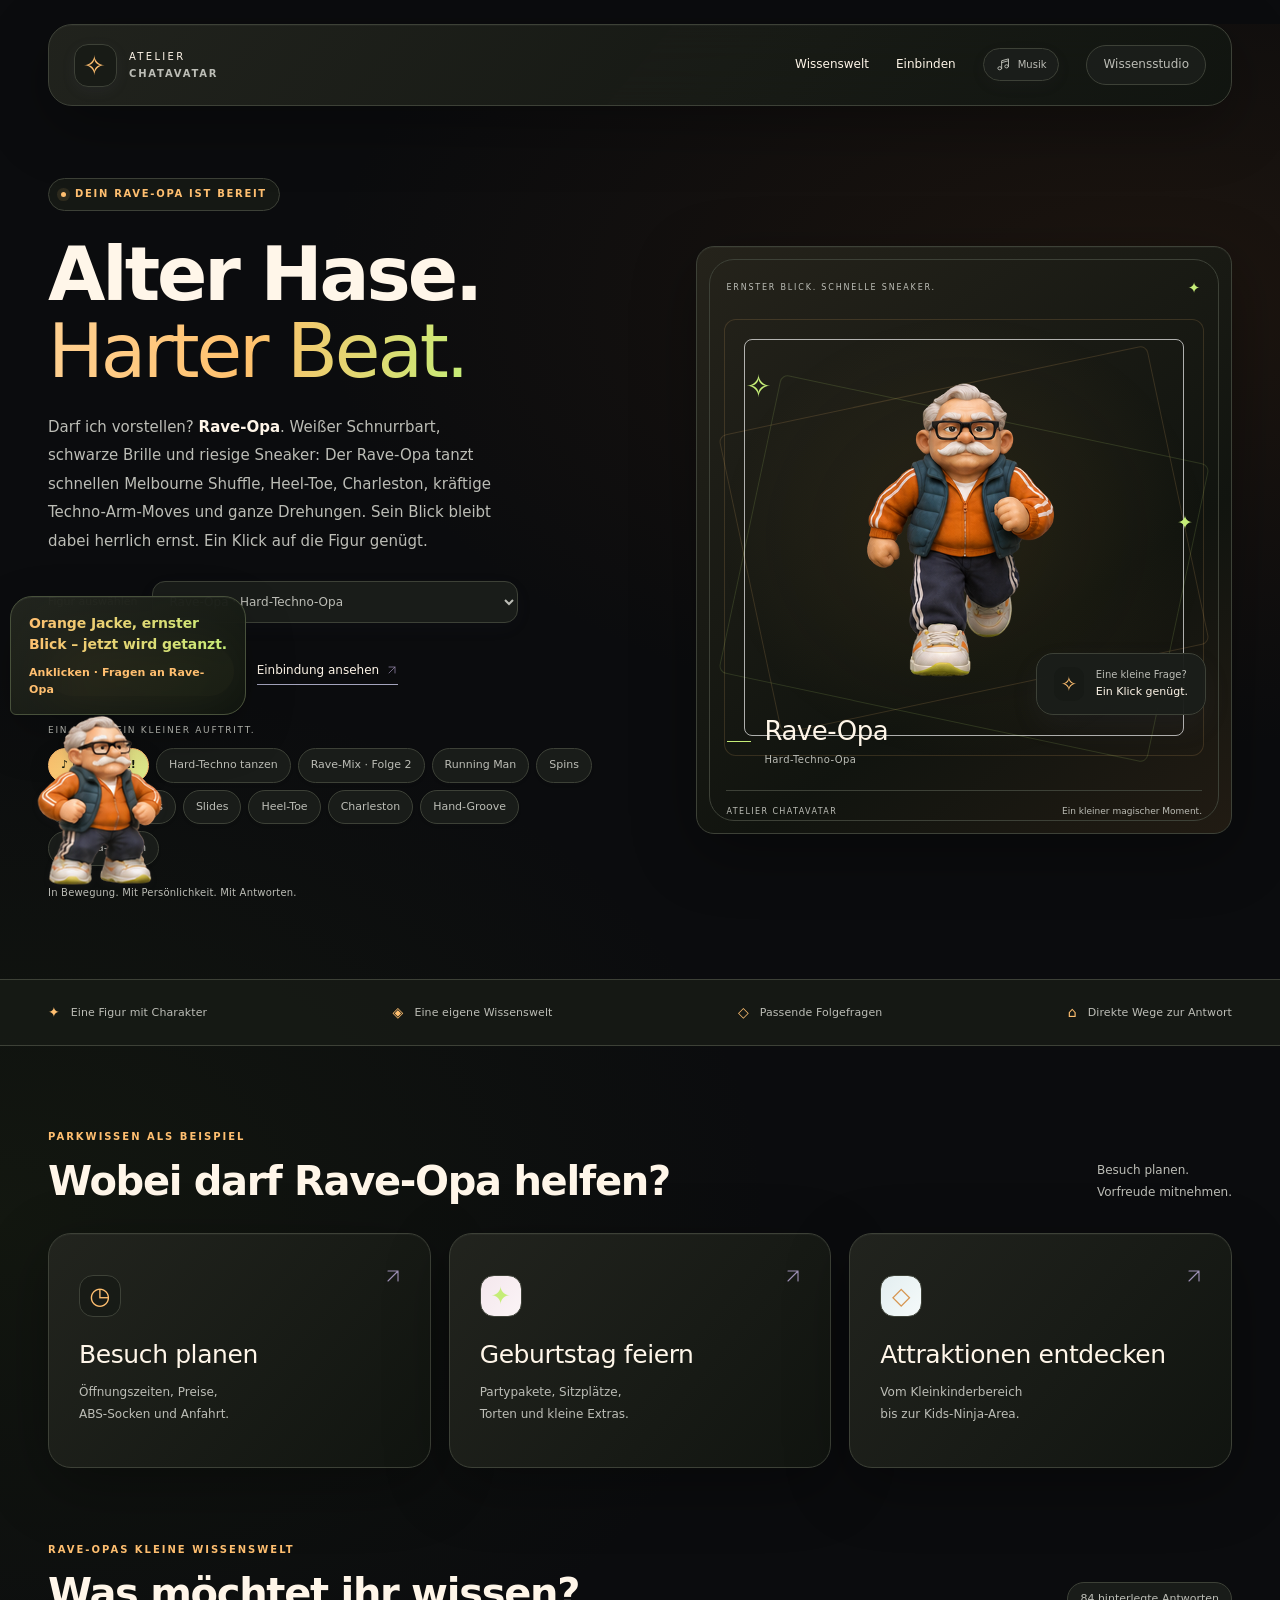
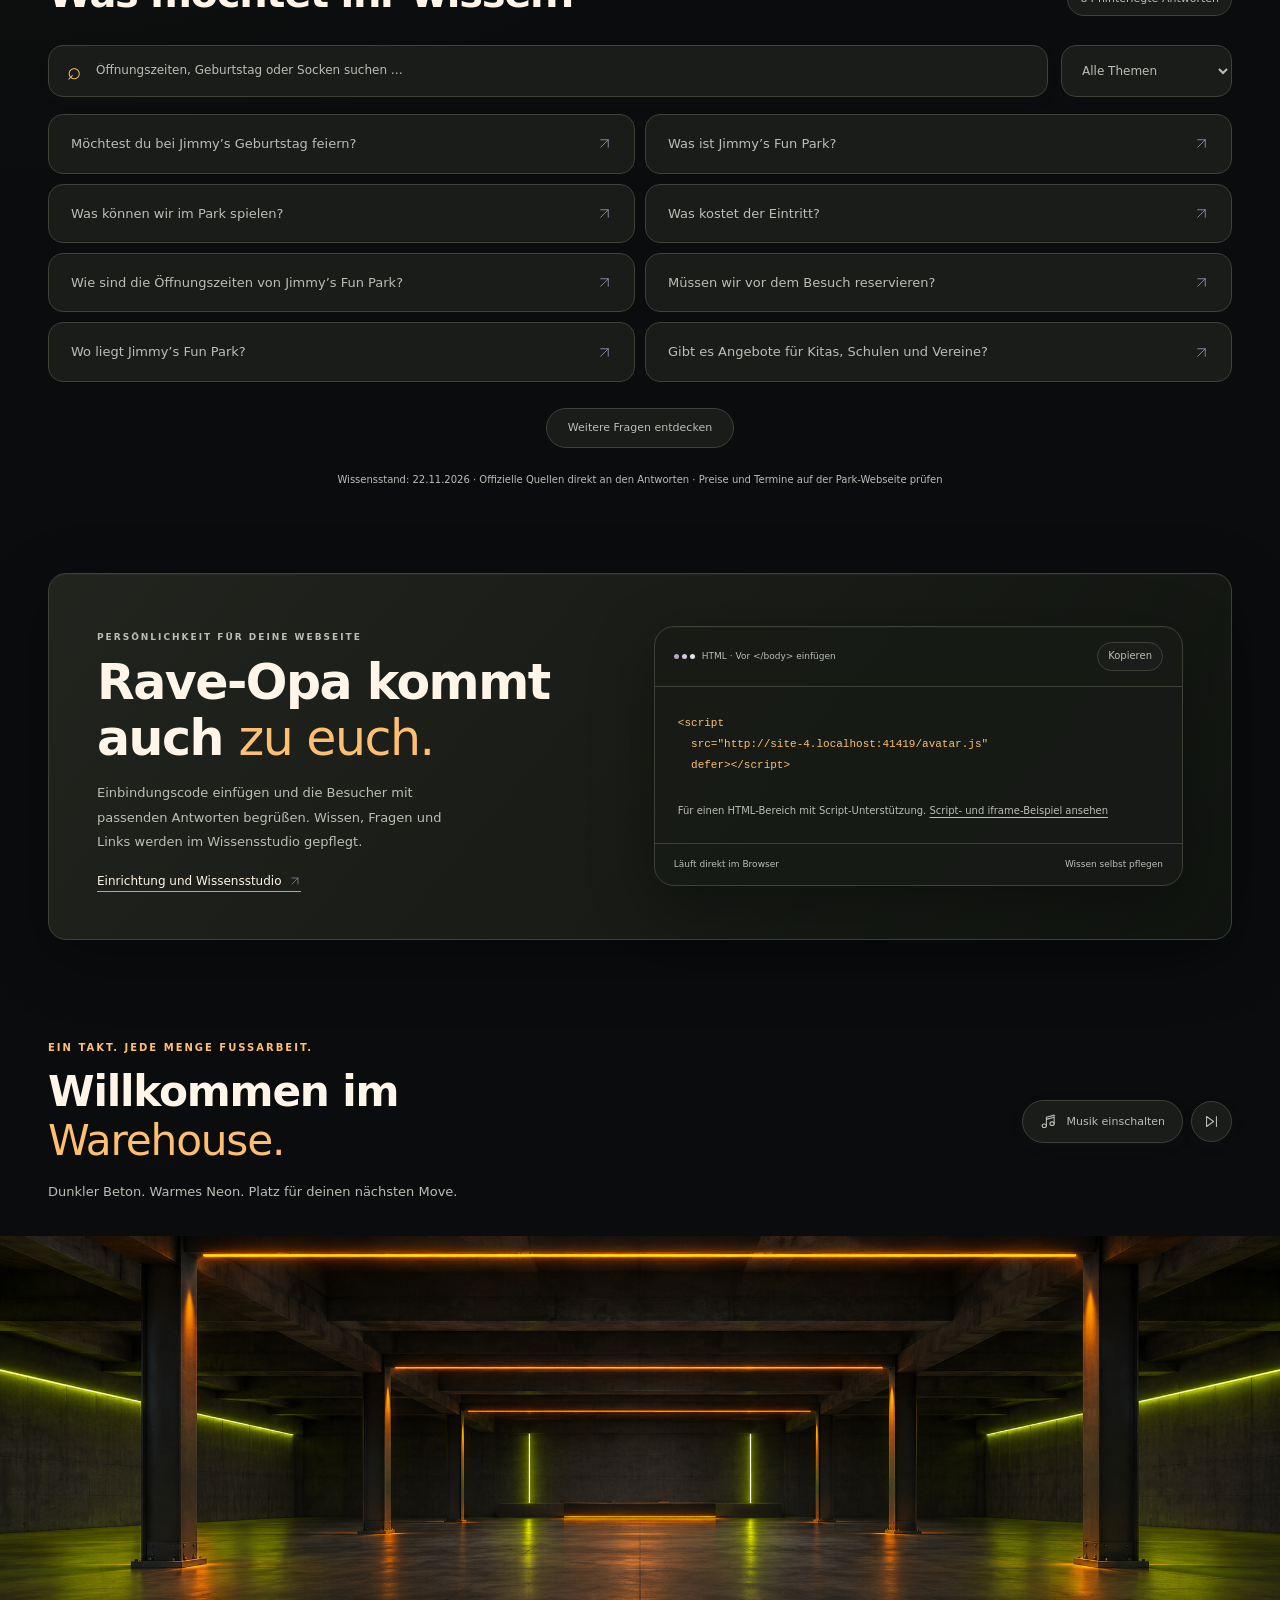
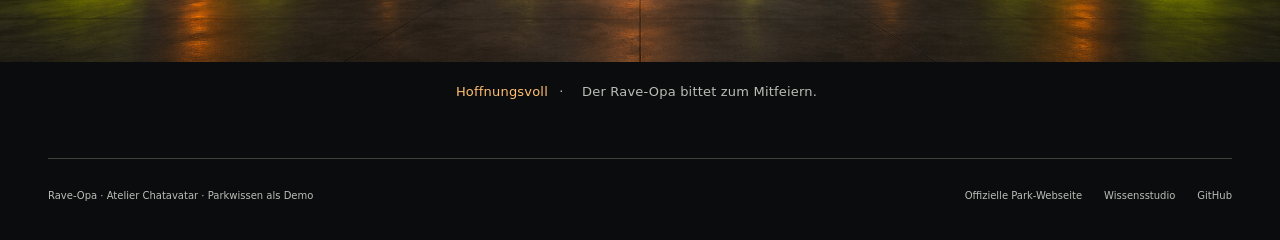
==== commit 3a65e068: "Add Rave-Opa as a sixth avatar with hard-techno shuffle, full spins, 104 whole-body poses and wareho" ====
--- a/index.html
+++ b/index.html
@@ -1,18 +1,18 @@
 <!doctype html>
-<html lang="de" data-avatar-theme="shuffle-skeleton">
+<html lang="de" data-avatar-theme="rave-grandpa">
 <head>
   <meta charset="utf-8"><meta name="viewport" content="width=device-width,initial-scale=1">
-  <meta name="theme-color" content="#07090c"><meta name="description" content="Entdecke interaktive Chatavatare: Aurora und Noel, Lumi und Jimmy. Mit fließenden Animationen, eigener Wissenswelt und einfacher Einbindung.">
+  <meta name="theme-color" content="#0b0c0e"><meta name="description" content="Entdecke interaktive Chatavatare: Aurora und Noel, Lumi und Jimmy. Mit fließenden Animationen, eigener Wissenswelt und einfacher Einbindung.">
   <title>Atelier Chatavatar · Interaktive Demo</title>
-  <link rel="icon" href="favicon.svg" type="image/svg+xml"><link rel="stylesheet" href="demo.css?v=avatar-worlds-25"><link rel="stylesheet" href="mascot.css?v=avatar-worlds-25">
-  <script defer src="knowledge-core.js"></script><script defer src="knowledge/jimmys-funpark.bundle.js?v=avatar-worlds-25"></script><script defer src="asset-sets.js?v=avatar-worlds-25"></script><script defer src="skating-core.js?v=avatar-worlds-25"></script><script defer src="mascot.js?v=avatar-worlds-25"></script><script defer src="avatar.js?v=avatar-worlds-25"></script><script defer src="demo-themes.js?v=avatar-worlds-25"></script><script defer src="demo.js?v=avatar-worlds-25"></script>
-<link rel="stylesheet" href="winter-scene.css?v=avatar-worlds-25"><script defer src="winter-scene.js?v=avatar-worlds-25"></script><link rel="stylesheet" href="demo-themes.css?v=avatar-worlds-25"></head>
+  <link rel="icon" href="favicon.svg" type="image/svg+xml"><link rel="stylesheet" href="demo.css?v=rave-opa-26"><link rel="stylesheet" href="mascot.css?v=rave-opa-26">
+  <script defer src="knowledge-core.js"></script><script defer src="knowledge/jimmys-funpark.bundle.js?v=rave-opa-26"></script><script defer src="asset-sets.js?v=rave-opa-26"></script><script defer src="skating-core.js?v=rave-opa-26"></script><script defer src="mascot.js?v=rave-opa-26"></script><script defer src="avatar.js?v=rave-opa-26"></script><script defer src="demo-themes.js?v=rave-opa-26"></script><script defer src="demo.js?v=rave-opa-26"></script>
+<link rel="stylesheet" href="winter-scene.css?v=rave-opa-26"><script defer src="winter-scene.js?v=rave-opa-26"></script><link rel="stylesheet" href="demo-themes.css?v=rave-opa-26"></head>
 <body>
 <header class="page-head wrap"><a class="wordmark" href="index.html" aria-label="Atelier Chatavatar Startseite"><span class="monogram" aria-hidden="true">✧</span><span>ATELIER<br><b>CHATAVATAR</b></span></a><nav aria-label="Hauptnavigation"><a href="#entdecken">Wissenswelt</a><a href="#einbinden">Einbinden</a><button class="music-toggle music-toggle--compact" type="button" data-music-toggle aria-label="Musik einschalten" aria-pressed="false"><svg viewBox="0 0 24 24" aria-hidden="true"><path d="M9 18V6l11-3v12M9 9l11-3"/><ellipse cx="6" cy="18" rx="3" ry="2.5"/><ellipse cx="17" cy="15" rx="3" ry="2.5"/></svg><span data-music-label>Musik</span></button><a class="nav-studio" href="admin.html">Wissensstudio</a></nav></header>
 <main>
   <section class="hero wrap" aria-labelledby="hero-title">
-    <div class="hero-copy"><span class="eyebrow"><span class="live-dot" aria-hidden="true"></span> <span data-theme-eyebrow>DEIN KLEINER PARTYBEGLEITER</span></span><h1 id="hero-title">Kleine Knochen.<br><em>Großer Beat.</em></h1><p class="intro">Darf ich vorstellen? <strong>Jimmy.</strong> Der fröhliche Park-Affe hilft euch bei Öffnungszeiten, Eintritt, Geburtstagen und Attraktionen. Ein Klick auf die Figur genügt.</p><div class="asset-switch"><label for="asset-set">Figur auswählen</label><select id="asset-set" disabled></select><p id="asset-status" class="asset-status" role="status" aria-live="polite"></p></div><div class="hero-actions"><button class="primary" id="start-avatar">Jimmy ausprobieren</button><a class="text-link" href="#einbinden">Einbindung ansehen</a></div><div class="demo-controls"><p class="controls-label">EIN KLICK. EIN KLEINER AUFTRITT.</p><div class="demo-actions"><button class="walk-demo party-demo" id="party-demo" type="button" hidden>♪ Mitfeiern!</button><button class="walk-demo" id="routine-demo" type="button" hidden>Kür vorführen</button><button class="walk-demo" id="freestyle-demo" type="button" hidden>Shuffle-Mix · Folge 2</button><button class="walk-demo" id="encore-demo" type="button" hidden>Pirouetten &amp; Umkreisen</button><button class="walk-demo" id="jump-demo" type="button" hidden>Drehsprung</button><button class="walk-demo" id="duet-demo" type="button" hidden>Synchronfolge vorführen</button><button class="walk-demo" id="walk-demo" type="button">Jimmy eine Runde laufen lassen</button><button class="walk-demo" id="hop-demo" type="button">Jimmy springen lassen</button><button class="walk-demo" id="spiral-demo" type="button" hidden>Gleitfigur</button><button class="walk-demo" id="heeltoe-demo" type="button" hidden>Heel-Toe</button><button class="walk-demo" id="charleston-demo" type="button" hidden>Charleston</button><button class="walk-demo" id="hands-demo" type="button" hidden>Hand-Groove</button><button class="walk-demo" id="quip-demo" type="button">Ein Affenspruch</button></div></div><p class="fine-print">In Bewegung. Mit Persönlichkeit. Mit Antworten.</p></div>
-    <div class="stage"><div class="stage-top"><span>EINE FIGUR MIT PERSÖNLICHKEIT</span><span>✦</span></div><div class="arch"></div><div class="orbit orbit-one"></div><div class="orbit orbit-two"></div><span class="stage-spark s1" aria-hidden="true">✧</span><span class="stage-spark s2" aria-hidden="true">✦</span><div class="hero-magician" id="hero-magician" data-state="idle"></div><button class="floating-note" data-answer="zeiten"><span class="note-dot" aria-hidden="true">✧</span><span>Eine kleine Frage?<br><strong>Ein Klick genügt.</strong></span></button><div class="name-tag"><span class="name-line"></span><span><b>Jimmy</b><small>Dein Parkbegleiter</small></span></div><div class="stage-bottom"><span>ATELIER CHATAVATAR</span><span>Ein kleiner magischer Moment.</span></div></div>
+    <div class="hero-copy"><span class="eyebrow"><span class="live-dot" aria-hidden="true"></span> <span data-theme-eyebrow>DEIN RAVE-OPA IST BEREIT</span></span><h1 id="hero-title">Alter Hase.<br><em>Harter Beat.</em></h1><p class="intro">Darf ich vorstellen? <strong>Rave-Opa.</strong> Weißer Schnurrbart, Trainingsanzug und riesige Sneaker. Der Rave-Opa tanzt schnellen Shuffle und Techno-Moves mit herrlich ernstem Blick. Ein Klick auf die Figur genügt.</p><div class="asset-switch"><label for="asset-set">Figur auswählen</label><select id="asset-set" disabled></select><p id="asset-status" class="asset-status" role="status" aria-live="polite"></p></div><div class="hero-actions"><button class="primary" id="start-avatar">Rave-Opa ausprobieren</button><a class="text-link" href="#einbinden">Einbindung ansehen</a></div><div class="demo-controls"><p class="controls-label">EIN KLICK. EIN KLEINER AUFTRITT.</p><div class="demo-actions"><button class="walk-demo party-demo" id="party-demo" type="button" hidden>♪ Mitfeiern!</button><button class="walk-demo" id="routine-demo" type="button" hidden>Kür vorführen</button><button class="walk-demo" id="freestyle-demo" type="button" hidden>Shuffle-Mix · Folge 2</button><button class="walk-demo" id="encore-demo" type="button" hidden>Pirouetten &amp; Umkreisen</button><button class="walk-demo" id="jump-demo" type="button" hidden>Drehsprung</button><button class="walk-demo" id="duet-demo" type="button" hidden>Synchronfolge vorführen</button><button class="walk-demo" id="walk-demo" type="button">Jimmy eine Runde laufen lassen</button><button class="walk-demo" id="hop-demo" type="button">Jimmy springen lassen</button><button class="walk-demo" id="spiral-demo" type="button" hidden>Gleitfigur</button><button class="walk-demo" id="heeltoe-demo" type="button" hidden>Heel-Toe</button><button class="walk-demo" id="charleston-demo" type="button" hidden>Charleston</button><button class="walk-demo" id="hands-demo" type="button" hidden>Hand-Groove</button><button class="walk-demo" id="quip-demo" type="button">Ein Affenspruch</button></div></div><p class="fine-print">In Bewegung. Mit Persönlichkeit. Mit Antworten.</p></div>
+    <div class="stage"><div class="stage-top"><span>EINE FIGUR MIT PERSÖNLICHKEIT</span><span>✦</span></div><div class="arch"></div><div class="orbit orbit-one"></div><div class="orbit orbit-two"></div><span class="stage-spark s1" aria-hidden="true">✧</span><span class="stage-spark s2" aria-hidden="true">✦</span><div class="hero-magician" id="hero-magician" data-state="idle"></div><button class="floating-note" data-answer="zeiten"><span class="note-dot" aria-hidden="true">✧</span><span>Eine kleine Frage?<br><strong>Ein Klick genügt.</strong></span></button><div class="name-tag"><span class="name-line"></span><span><b>Rave-Opa</b><small>Hard-Techno-Opa</small></span></div><div class="stage-bottom"><span>ATELIER CHATAVATAR</span><span>Ein kleiner magischer Moment.</span></div></div>
   </section>
   <div class="ribbon"><div class="wrap ribbon-inner"><span>✦ <b>Eine Figur mit Charakter</b></span><span>◈ <b>Eine eigene Wissenswelt</b></span><span>◇ <b>Passende Folgefragen</b></span><span>⌂ <b>Direkte Wege zur Antwort</b></span></div></div>
   <section class="discovery wrap" id="entdecken" aria-labelledby="discover-title"><div class="section-heading"><div><p class="eyebrow">PARKWISSEN ALS BEISPIEL</p><h2 id="discover-title">Wobei darf Jimmy helfen?</h2></div><p>Besuch planen.<br>Vorfreude mitnehmen.</p></div><div class="journey-grid"><button class="journey" data-answer="zeiten"><span class="tile-icon">◷</span><h3>Besuch planen</h3><p>Öffnungszeiten, Preise,<br>ABS-Socken und Anfahrt.</p></button><button class="journey" data-answer="geburtstag"><span class="tile-icon">✦</span><h3>Geburtstag feiern</h3><p>Partypakete, Sitzplätze,<br>Torten und kleine Extras.</p></button><button class="journey" data-answer="attraktionen"><span class="tile-icon">◇</span><h3>Attraktionen entdecken</h3><p>Vom Kleinkinderbereich<br>bis zur Kids-Ninja-Area.</p></button></div></section>
@@ -21,7 +21,7 @@
   <section class="winter-section" id="winterzauber" aria-labelledby="winter-title">
     <div class="winter-heading wrap"><div><p class="eyebrow">EIN KLEINER WINTERMOMENT</p><h2 id="winter-title">Ein Hauch von <em>Winterzauber.</em></h2><p class="winter-intro">Leise Klänge. Gläsernes Eis. Ein Moment nur für euch.</p></div><div class="winter-music-controls"><button class="music-toggle" type="button" data-music-toggle aria-label="Musik einschalten" aria-pressed="false"><svg viewBox="0 0 24 24" aria-hidden="true"><path d="M9 18V6l11-3v12M9 9l11-3"/><ellipse cx="6" cy="18" rx="3" ry="2.5"/><ellipse cx="17" cy="15" rx="3" ry="2.5"/></svg><span data-music-label>Musik einschalten</span></button><button class="music-next" type="button" data-music-next aria-label="Nächstes Lied" title="Nächstes Lied"><svg viewBox="0 0 24 24" aria-hidden="true"><path d="m5 5 10 7-10 7V5ZM19 5v14"/></svg></button></div></div>
     <div class="winter-scene" id="winter-scene">
-      <img class="winter-scene-image" src="assets/skelly-neon-bunker-v1.png" width="2172" height="724" loading="lazy" decoding="async" alt="Minimalistischer schwarzer Techno-Bunker mit Gewölben, feinen cyan- und magentafarbenen Neonlinien und durchgehender Tanzfläche.">
+      <img class="winter-scene-image" src="assets/rave-opa-warehouse-v1.png" width="2172" height="724" loading="lazy" decoding="async" alt="Minimalistischer schwarzer Techno-Bunker mit Gewölben, feinen cyan- und magentafarbenen Neonlinien und durchgehender Tanzfläche.">
     </div>
     <p class="winter-credit wrap"><span data-music-track>Bittersweet Beauty</span> <span aria-hidden="true">·</span> <span data-scene-caption>Komm dazu. Die Tanzfläche ist frei.</span></p>
   </section>
--- a/demo-themes.css
+++ b/demo-themes.css
@@ -1,4 +1,4 @@
-/* Five complete demo worlds. Theme changes follow the selected asset. */
+/* Six complete demo worlds. Theme changes follow the selected asset. */
 html[data-avatar-theme]{
  --paper:#f5f6fb;--ink:#262b45;--purple:#7460b8;--muted:#72788e;--accent-2:#b66c9c;--accent-3:#5596a2;
  --line:#dcddeb;--panel:#ffffffac;--panel-soft:#ffffff75;--panel-solid:#faf9fd;
@@ -15,6 +15,15 @@
  --glass:linear-gradient(130deg,#151d27f2,#0c1119ed);--shadow:0 18px 65px #0005,inset 0 1px 0 #ffffff08;
  --stage-bg:linear-gradient(145deg,#121a23,#0a0d13 65%,#16111d);--stage-glow:radial-gradient(ellipse,#1a42464d,transparent 70%);
  --title-gradient:linear-gradient(100deg,#76f6ec,#c3e7ff 45%,#ff85d3);--primary-bg:linear-gradient(115deg,#6bf0e8,#83dcfb);--primary-ink:#071115;
+ --serif:"Segoe UI",system-ui,sans-serif;--scheme:dark;
+}
+html[data-avatar-theme=rave-grandpa]{
+ --paper:#0b0c0e;--ink:#fff6e9;--purple:#ffbf70;--muted:#bcbdb6;--accent-2:#c5ed77;--accent-3:#d6944e;
+ --line:#3d4137;--panel:#1b1e1be8;--panel-soft:#171b16d9;--panel-solid:#1c211b;
+ --page-bg:radial-gradient(ellipse 65% 450px at 90% 8%,#4d2d1245,transparent),radial-gradient(ellipse 60% 550px at 0 35%,#2e3e1738,transparent),#0b0c0e;
+ --glass:linear-gradient(130deg,#23251fee,#111510ed);--shadow:0 18px 65px #0005,inset 0 1px 0 #ffffff08;
+ --stage-bg:linear-gradient(145deg,#25231b,#11140f 65%,#211b13);--stage-glow:radial-gradient(ellipse,#69512233,transparent 72%);
+ --title-gradient:linear-gradient(100deg,#ffd192,#ffc16d 48%,#c5ed77);--primary-bg:linear-gradient(115deg,#ffc16e,#d9ec8d);--primary-ink:#11160c;
  --serif:"Segoe UI",system-ui,sans-serif;--scheme:dark;
 }
 html[data-avatar-theme=jimmy]{
@@ -95,9 +104,18 @@
 html[data-avatar-theme=shuffle-skeleton] .arch:after{border-radius:18px}
 html[data-avatar-theme=shuffle-skeleton] .orbit{border-radius:26px;border-color:#ff79ce1a;transform:rotate(-14deg)}
 html[data-avatar-theme=shuffle-skeleton] .orbit-two{transform:rotate(14deg);border-color:#6aeaf01f}
+html[data-avatar-theme=rave-grandpa] h1{font-weight:780;letter-spacing:-3.1px;font-size:clamp(49px,5.8vw,80px)}
+html[data-avatar-theme=rave-grandpa] :is(h1 em,h2 em){font-style:normal}
+html[data-avatar-theme=rave-grandpa] h2{font-weight:650}
+html[data-avatar-theme=rave-grandpa] :is(.stage,.invite-inner){border-radius:18px}
+html[data-avatar-theme=rave-grandpa] .arch{border-radius:12px;border:1px solid #ffbf7026}
+html[data-avatar-theme=rave-grandpa] .arch:after{border-radius:8px}
+html[data-avatar-theme=rave-grandpa] .orbit{border-radius:8px;border-color:#ffbf7026;transform:rotate(-12deg)}
+html[data-avatar-theme=rave-grandpa] .orbit-two{transform:rotate(12deg);border-color:#c5ed7724}
 html[data-avatar-theme=jimmy] :is(h1,h2){font-weight:650;letter-spacing:-2px}
 html[data-avatar-theme=jimmy] h1 em{font-style:normal}
 html[data-avatar-theme=jimmy] .stage{border-radius:48px}
 @supports not ((backdrop-filter:blur(1px)) or (-webkit-backdrop-filter:blur(1px))){html[data-avatar-theme] :is(.page-head,.floating-note,.demo-toast){background:var(--panel-solid)}}
 @media(max-width:760px){html[data-avatar-theme=shuffle-skeleton] h1{font-size:clamp(43px,11vw,66px);letter-spacing:-2.2px}html[data-avatar-theme=jimmy] h1{font-size:clamp(47px,11vw,72px)}}
+@media(max-width:760px){html[data-avatar-theme=rave-grandpa] h1{font-size:clamp(46px,11.5vw,68px);letter-spacing:-2.2px}}
 @media(forced-colors:active){html[data-avatar-theme] body{background:Canvas}html[data-avatar-theme] h1 em{background:none;color:CanvasText}html[data-avatar-theme] .primary,html[data-avatar-theme] .party-demo{background:ButtonFace;color:ButtonText}}
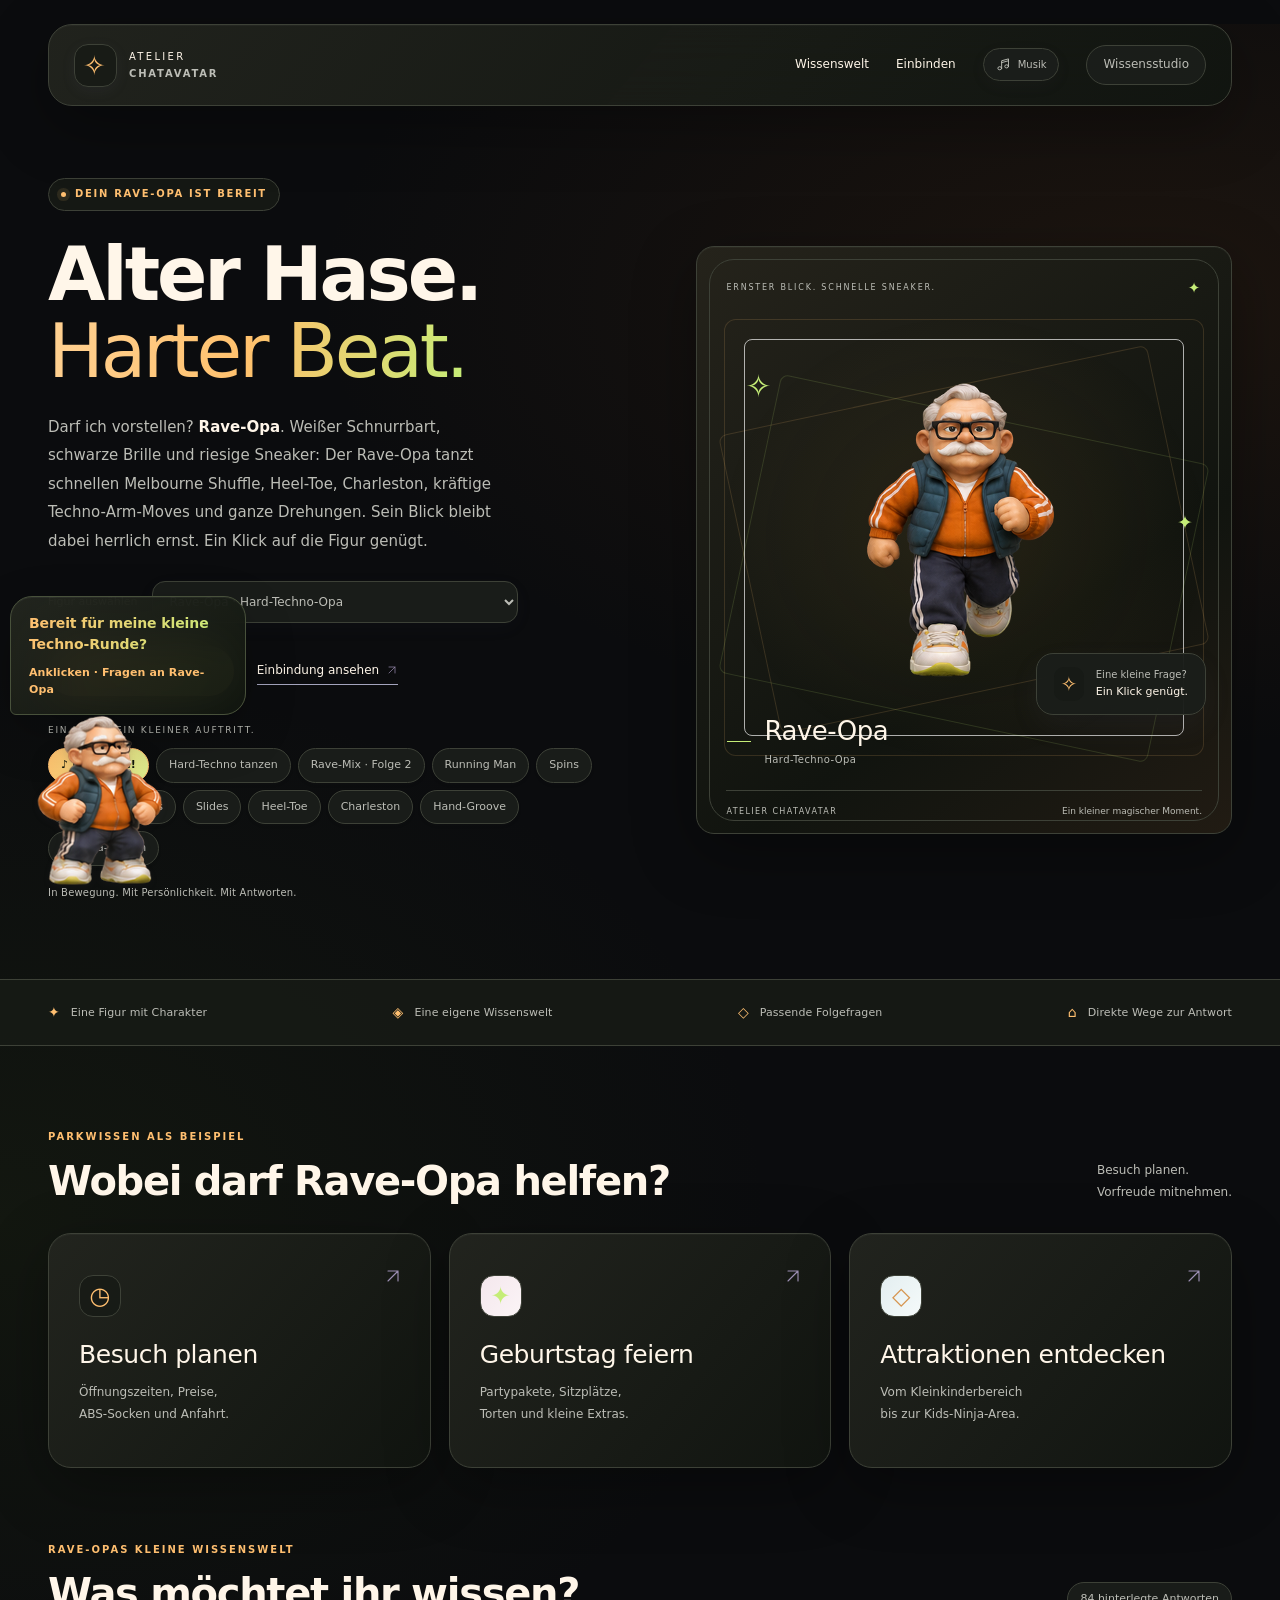
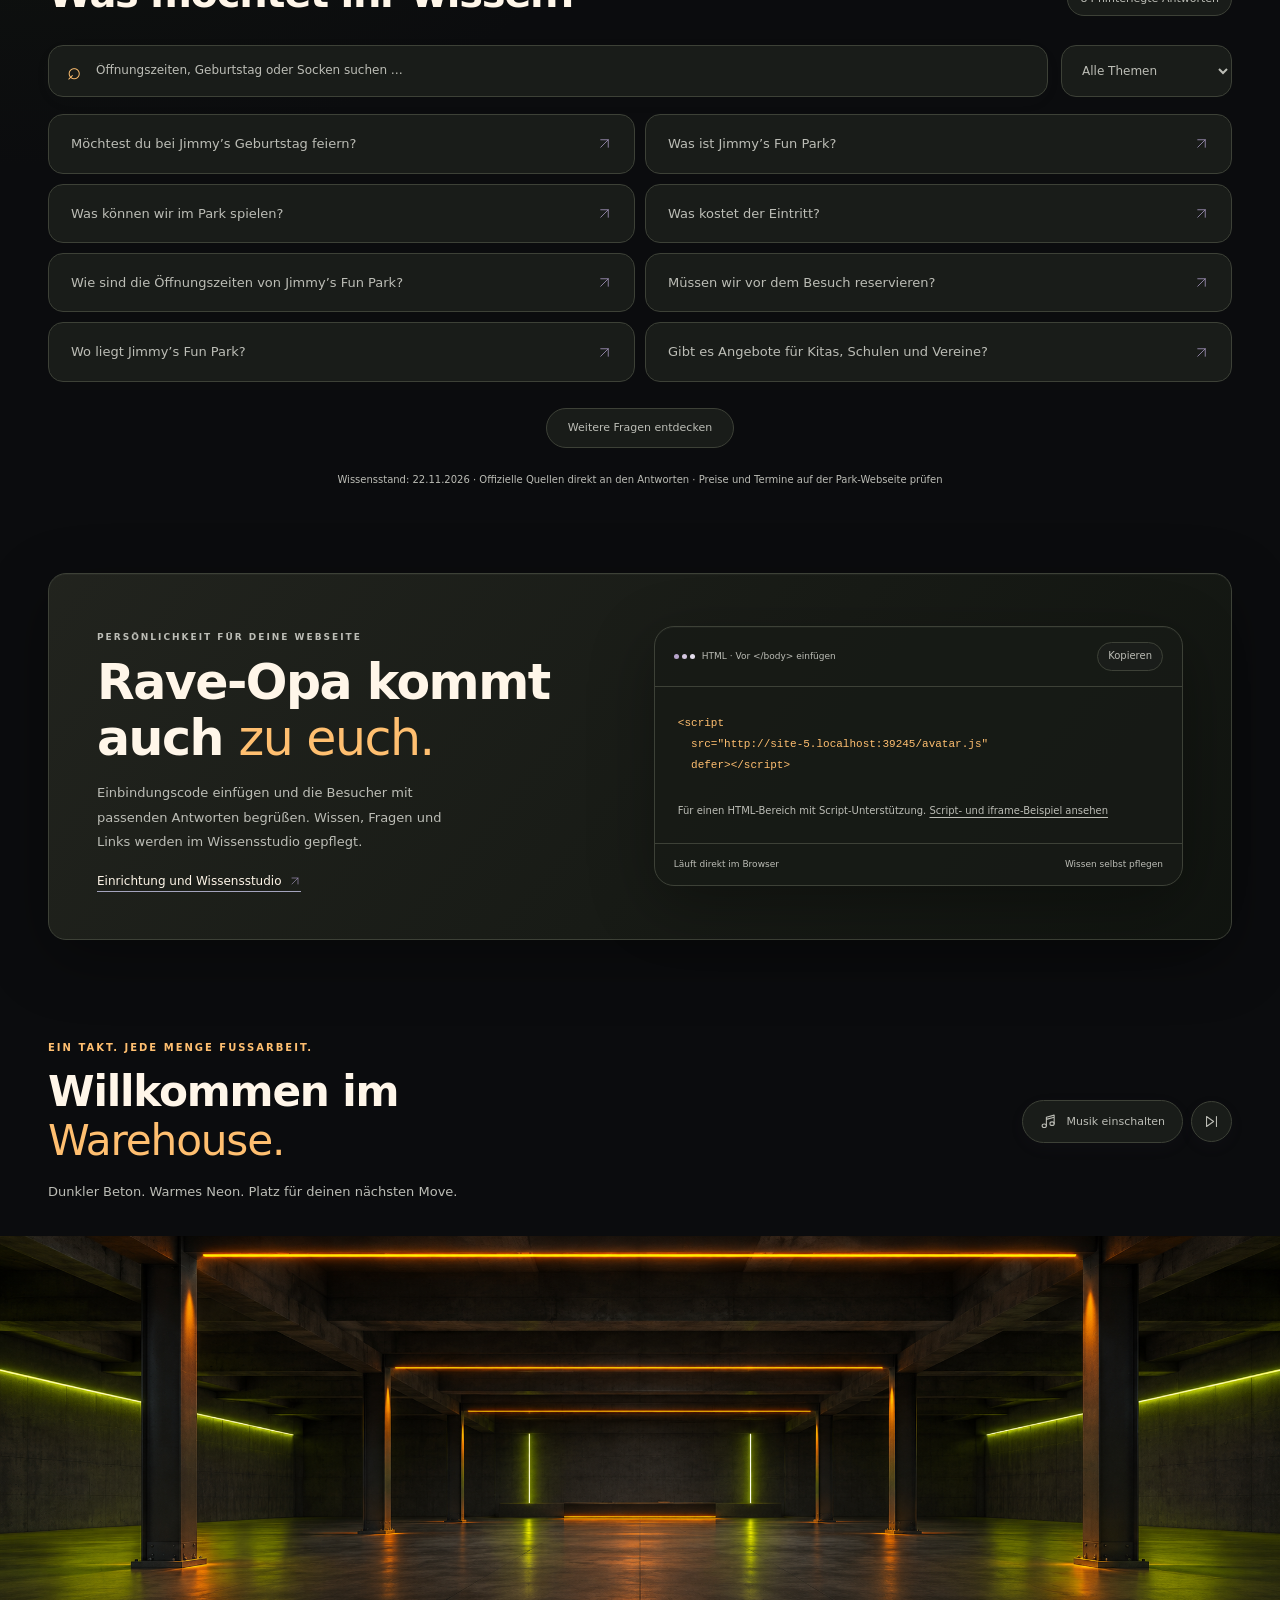
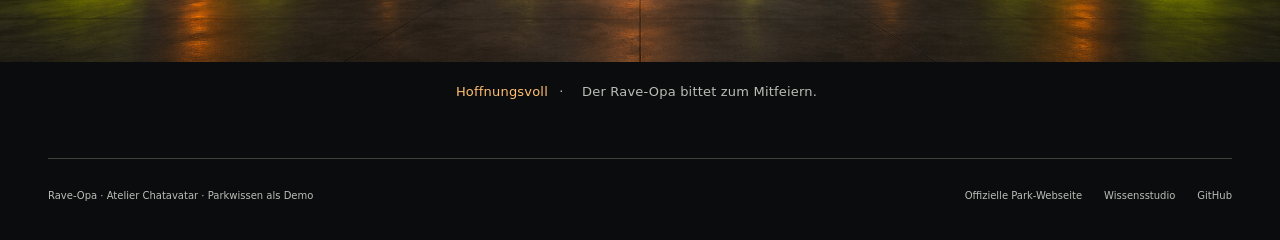
==== commit 39685d80: "Give Rave-Opa subtle beat accents and grounded groove" ====
--- a/index.html
+++ b/index.html
@@ -4,9 +4,9 @@
   <meta charset="utf-8"><meta name="viewport" content="width=device-width,initial-scale=1">
   <meta name="theme-color" content="#0b0c0e"><meta name="description" content="Entdecke interaktive Chatavatare: Aurora und Noel, Lumi und Jimmy. Mit fließenden Animationen, eigener Wissenswelt und einfacher Einbindung.">
   <title>Atelier Chatavatar · Interaktive Demo</title>
-  <link rel="icon" href="favicon.svg" type="image/svg+xml"><link rel="stylesheet" href="demo.css?v=rave-opa-26"><link rel="stylesheet" href="mascot.css?v=rave-opa-26">
-  <script defer src="knowledge-core.js"></script><script defer src="knowledge/jimmys-funpark.bundle.js?v=rave-opa-26"></script><script defer src="asset-sets.js?v=rave-opa-26"></script><script defer src="skating-core.js?v=rave-opa-26"></script><script defer src="mascot.js?v=rave-opa-26"></script><script defer src="avatar.js?v=rave-opa-26"></script><script defer src="demo-themes.js?v=rave-opa-26"></script><script defer src="demo.js?v=rave-opa-26"></script>
-<link rel="stylesheet" href="winter-scene.css?v=rave-opa-26"><script defer src="winter-scene.js?v=rave-opa-26"></script><link rel="stylesheet" href="demo-themes.css?v=rave-opa-26"></head>
+  <link rel="icon" href="favicon.svg" type="image/svg+xml"><link rel="stylesheet" href="demo.css?v=rave-groove-27"><link rel="stylesheet" href="mascot.css?v=rave-groove-27">
+  <script defer src="knowledge-core.js"></script><script defer src="knowledge/jimmys-funpark.bundle.js?v=rave-groove-27"></script><script defer src="asset-sets.js?v=rave-groove-27"></script><script defer src="skating-core.js?v=rave-groove-27"></script><script defer src="mascot.js?v=rave-groove-27"></script><script defer src="avatar.js?v=rave-groove-27"></script><script defer src="demo-themes.js?v=rave-groove-27"></script><script defer src="demo.js?v=rave-groove-27"></script>
+<link rel="stylesheet" href="winter-scene.css?v=rave-groove-27"><script defer src="winter-scene.js?v=rave-groove-27"></script><link rel="stylesheet" href="demo-themes.css?v=rave-groove-27"></head>
 <body>
 <header class="page-head wrap"><a class="wordmark" href="index.html" aria-label="Atelier Chatavatar Startseite"><span class="monogram" aria-hidden="true">✧</span><span>ATELIER<br><b>CHATAVATAR</b></span></a><nav aria-label="Hauptnavigation"><a href="#entdecken">Wissenswelt</a><a href="#einbinden">Einbinden</a><button class="music-toggle music-toggle--compact" type="button" data-music-toggle aria-label="Musik einschalten" aria-pressed="false"><svg viewBox="0 0 24 24" aria-hidden="true"><path d="M9 18V6l11-3v12M9 9l11-3"/><ellipse cx="6" cy="18" rx="3" ry="2.5"/><ellipse cx="17" cy="15" rx="3" ry="2.5"/></svg><span data-music-label>Musik</span></button><a class="nav-studio" href="admin.html">Wissensstudio</a></nav></header>
 <main>
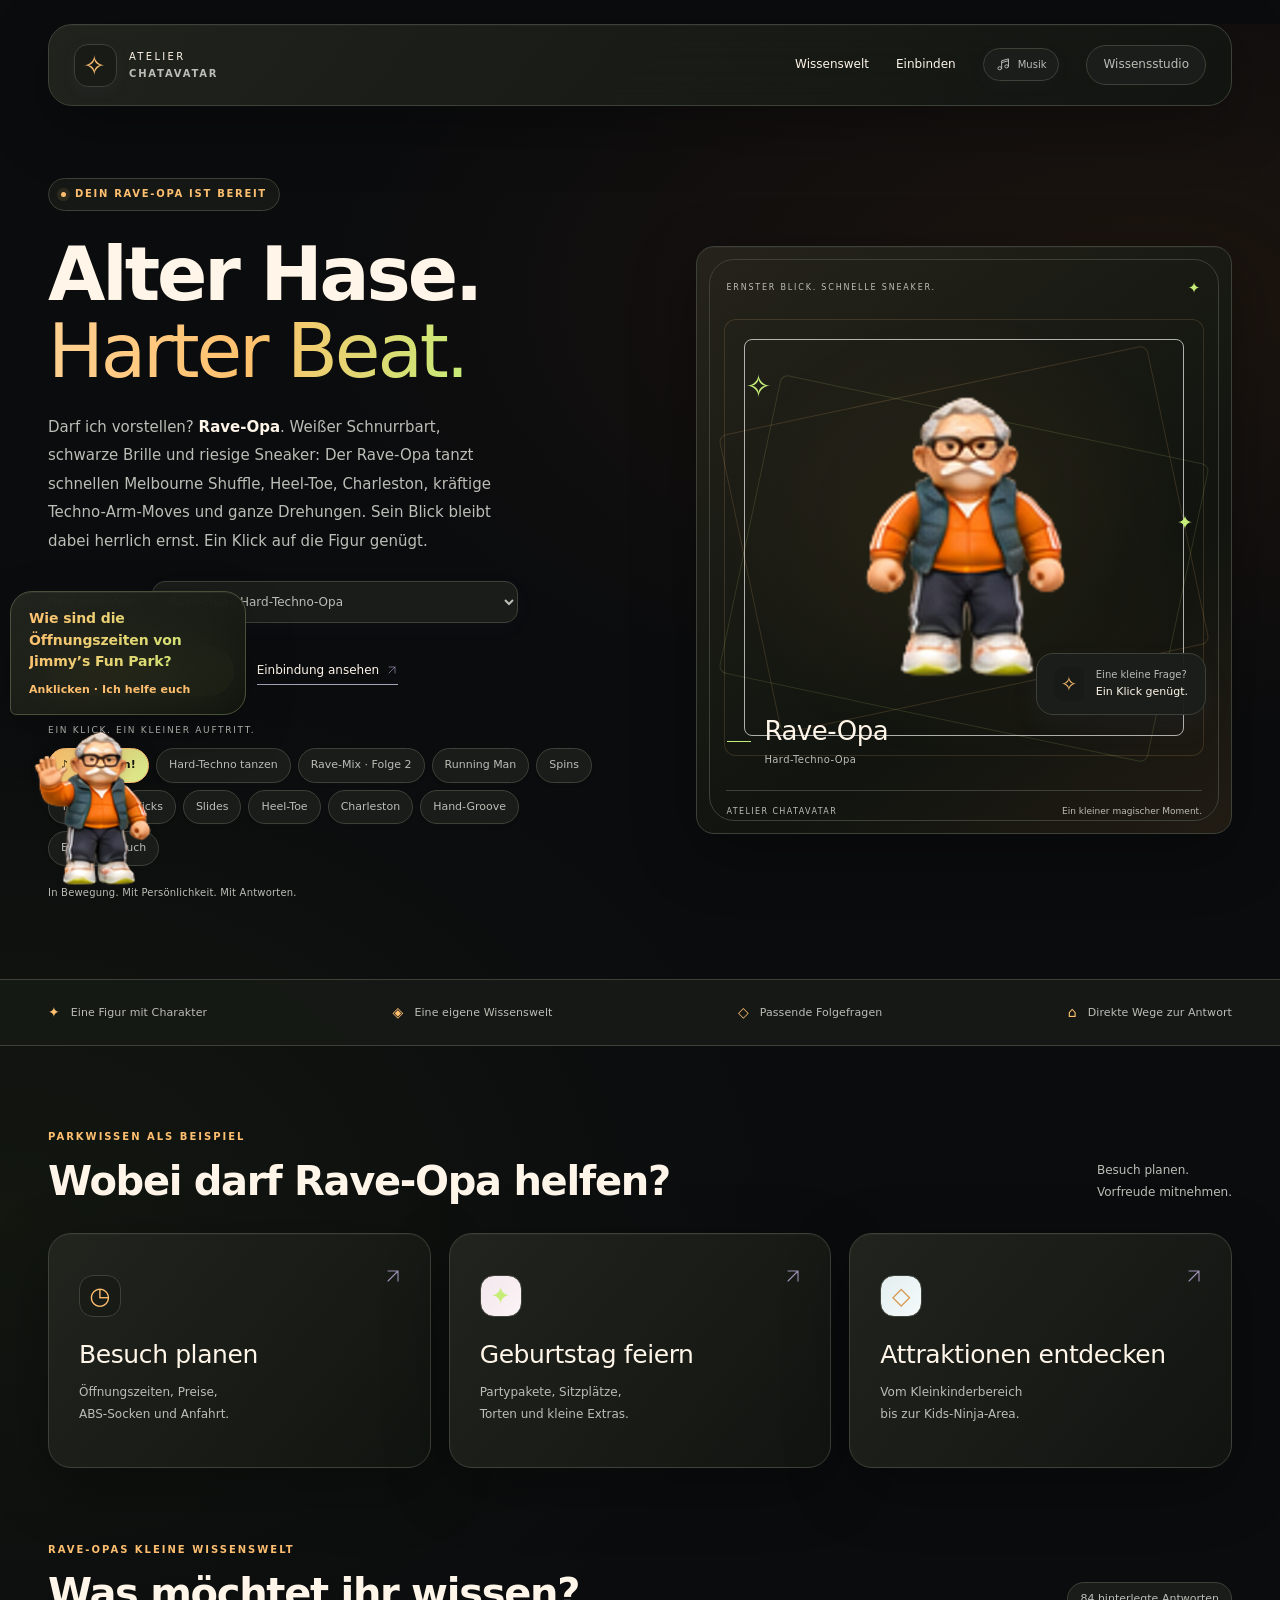
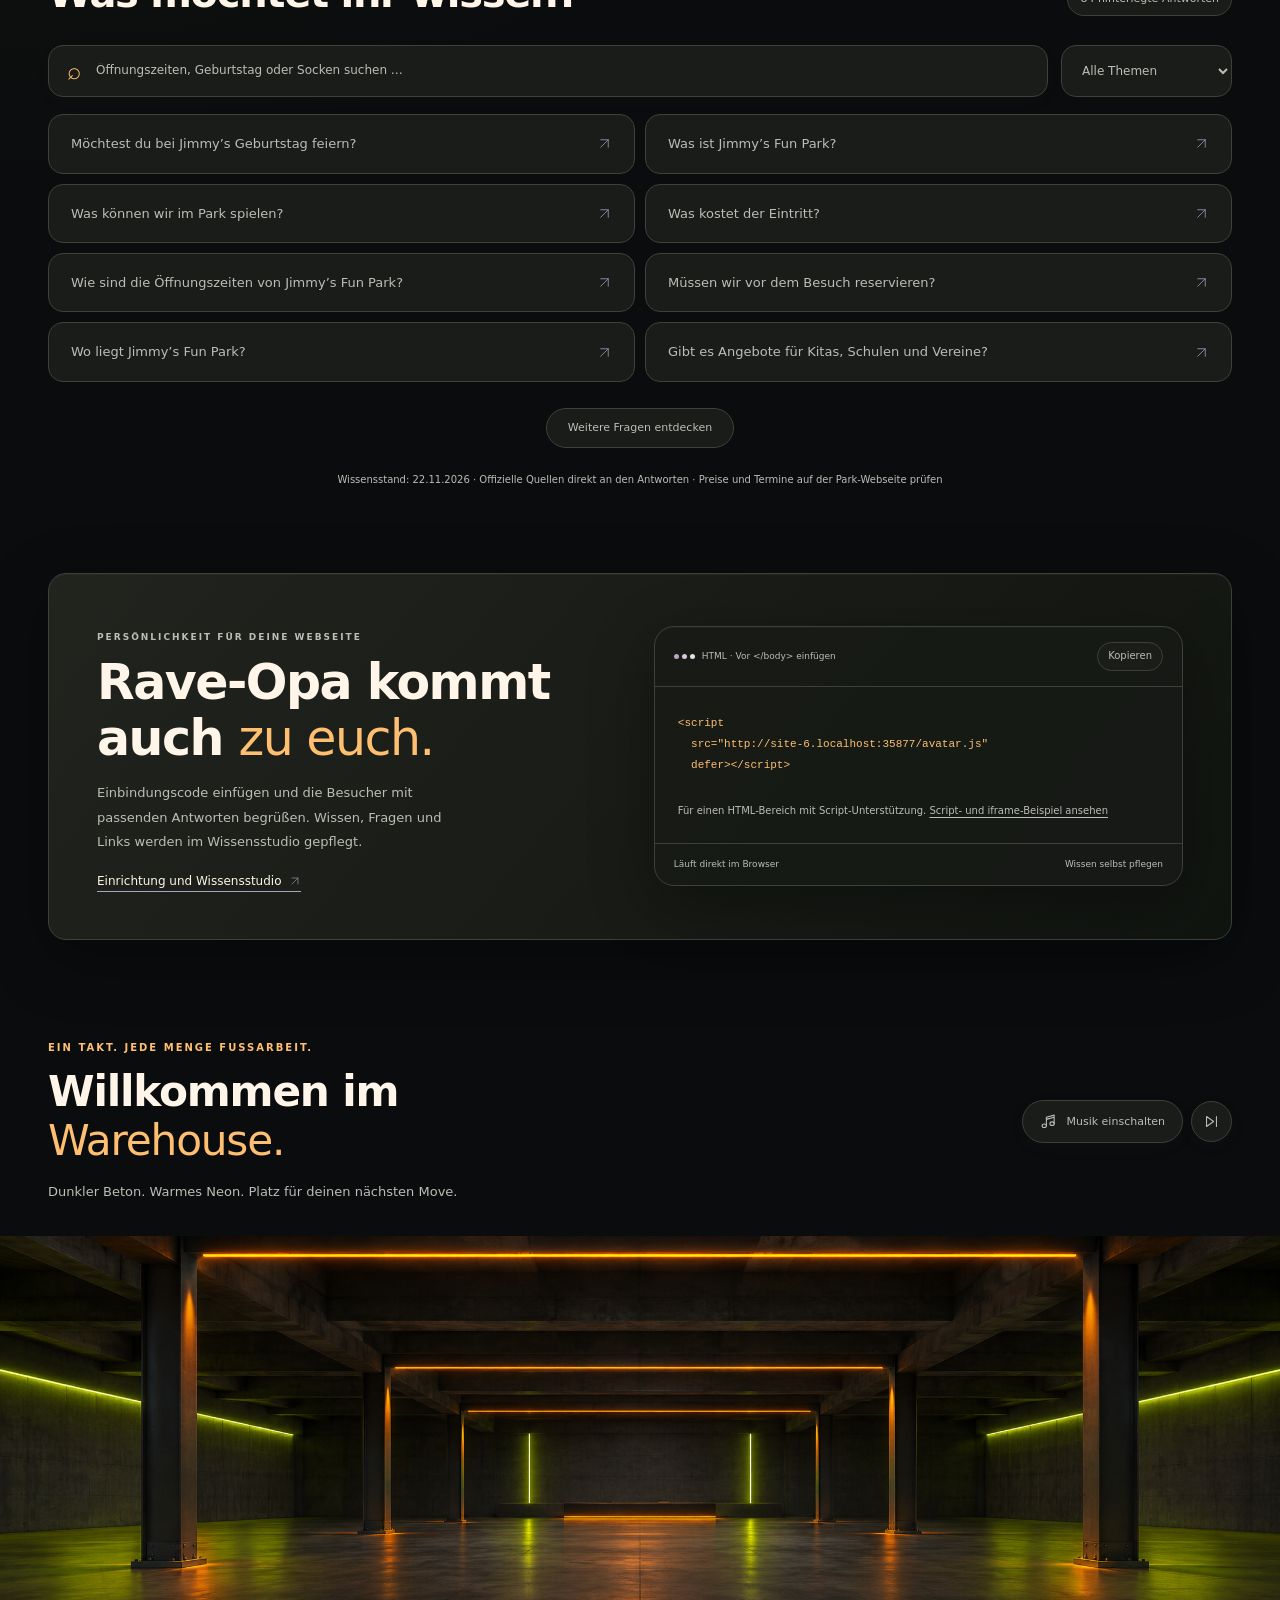
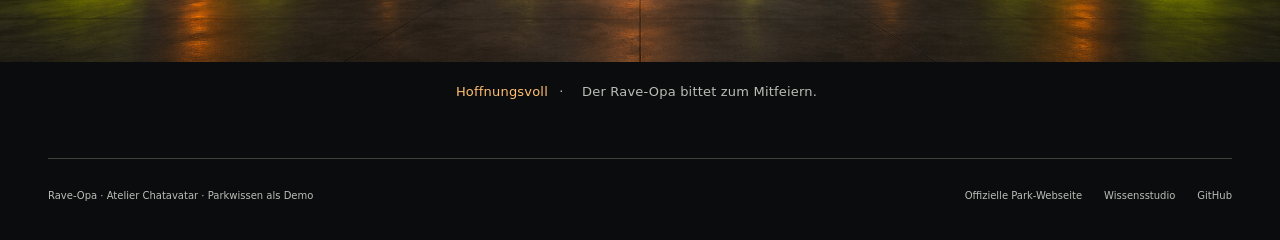
==== commit 7fcf8fc7: "Unify every Rave-Opa move in one consistent 96-pose PNG master" ====
--- a/index.html
+++ b/index.html
@@ -4,9 +4,9 @@
   <meta charset="utf-8"><meta name="viewport" content="width=device-width,initial-scale=1">
   <meta name="theme-color" content="#0b0c0e"><meta name="description" content="Entdecke interaktive Chatavatare: Aurora und Noel, Lumi und Jimmy. Mit fließenden Animationen, eigener Wissenswelt und einfacher Einbindung.">
   <title>Atelier Chatavatar · Interaktive Demo</title>
-  <link rel="icon" href="favicon.svg" type="image/svg+xml"><link rel="stylesheet" href="demo.css?v=rave-groove-27"><link rel="stylesheet" href="mascot.css?v=rave-groove-27">
-  <script defer src="knowledge-core.js"></script><script defer src="knowledge/jimmys-funpark.bundle.js?v=rave-groove-27"></script><script defer src="asset-sets.js?v=rave-groove-27"></script><script defer src="skating-core.js?v=rave-groove-27"></script><script defer src="mascot.js?v=rave-groove-27"></script><script defer src="avatar.js?v=rave-groove-27"></script><script defer src="demo-themes.js?v=rave-groove-27"></script><script defer src="demo.js?v=rave-groove-27"></script>
-<link rel="stylesheet" href="winter-scene.css?v=rave-groove-27"><script defer src="winter-scene.js?v=rave-groove-27"></script><link rel="stylesheet" href="demo-themes.css?v=rave-groove-27"></head>
+  <link rel="icon" href="favicon.svg" type="image/svg+xml"><link rel="stylesheet" href="demo.css?v=rave-master-28"><link rel="stylesheet" href="mascot.css?v=rave-master-28">
+  <script defer src="knowledge-core.js"></script><script defer src="knowledge/jimmys-funpark.bundle.js?v=rave-master-28"></script><script defer src="asset-sets.js?v=rave-master-28"></script><script defer src="skating-core.js?v=rave-master-28"></script><script defer src="mascot.js?v=rave-master-28"></script><script defer src="avatar.js?v=rave-master-28"></script><script defer src="demo-themes.js?v=rave-master-28"></script><script defer src="demo.js?v=rave-master-28"></script>
+<link rel="stylesheet" href="winter-scene.css?v=rave-master-28"><script defer src="winter-scene.js?v=rave-master-28"></script><link rel="stylesheet" href="demo-themes.css?v=rave-master-28"></head>
 <body>
 <header class="page-head wrap"><a class="wordmark" href="index.html" aria-label="Atelier Chatavatar Startseite"><span class="monogram" aria-hidden="true">✧</span><span>ATELIER<br><b>CHATAVATAR</b></span></a><nav aria-label="Hauptnavigation"><a href="#entdecken">Wissenswelt</a><a href="#einbinden">Einbinden</a><button class="music-toggle music-toggle--compact" type="button" data-music-toggle aria-label="Musik einschalten" aria-pressed="false"><svg viewBox="0 0 24 24" aria-hidden="true"><path d="M9 18V6l11-3v12M9 9l11-3"/><ellipse cx="6" cy="18" rx="3" ry="2.5"/><ellipse cx="17" cy="15" rx="3" ry="2.5"/></svg><span data-music-label>Musik</span></button><a class="nav-studio" href="admin.html">Wissensstudio</a></nav></header>
 <main>
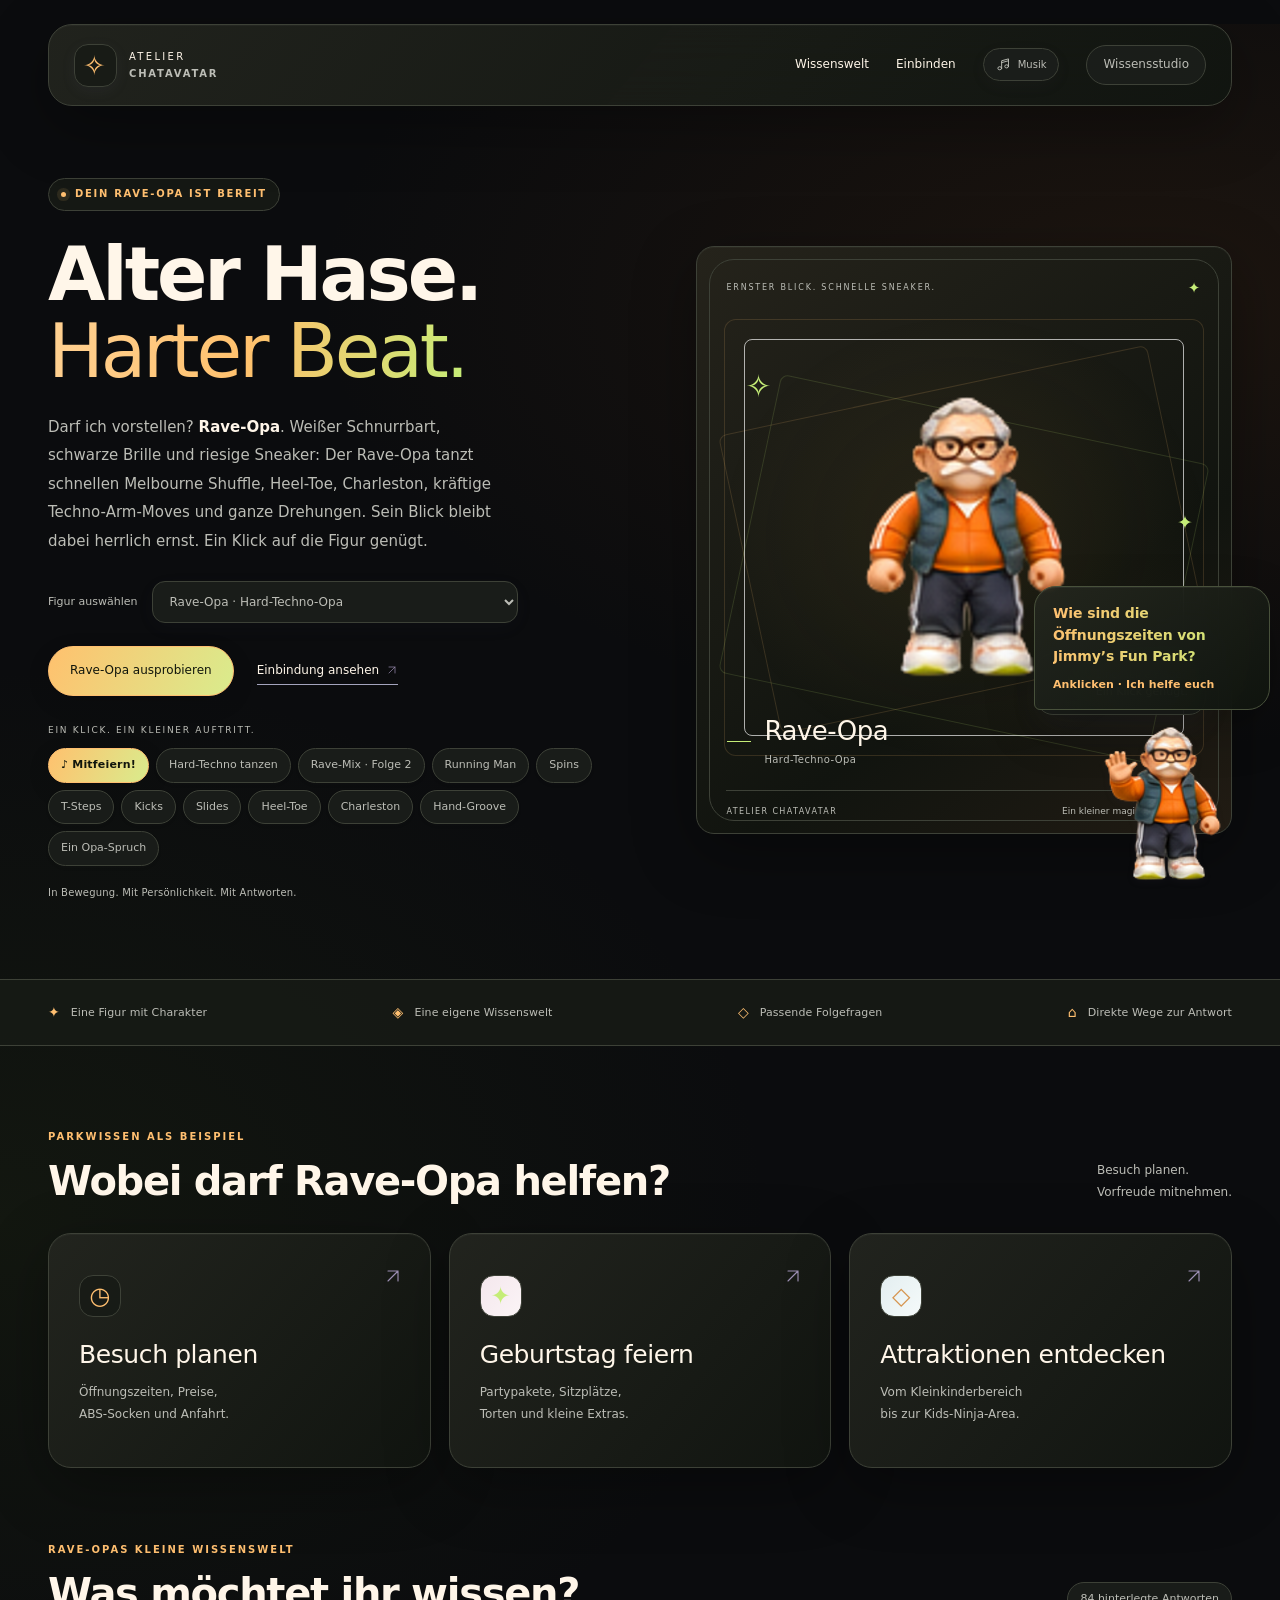
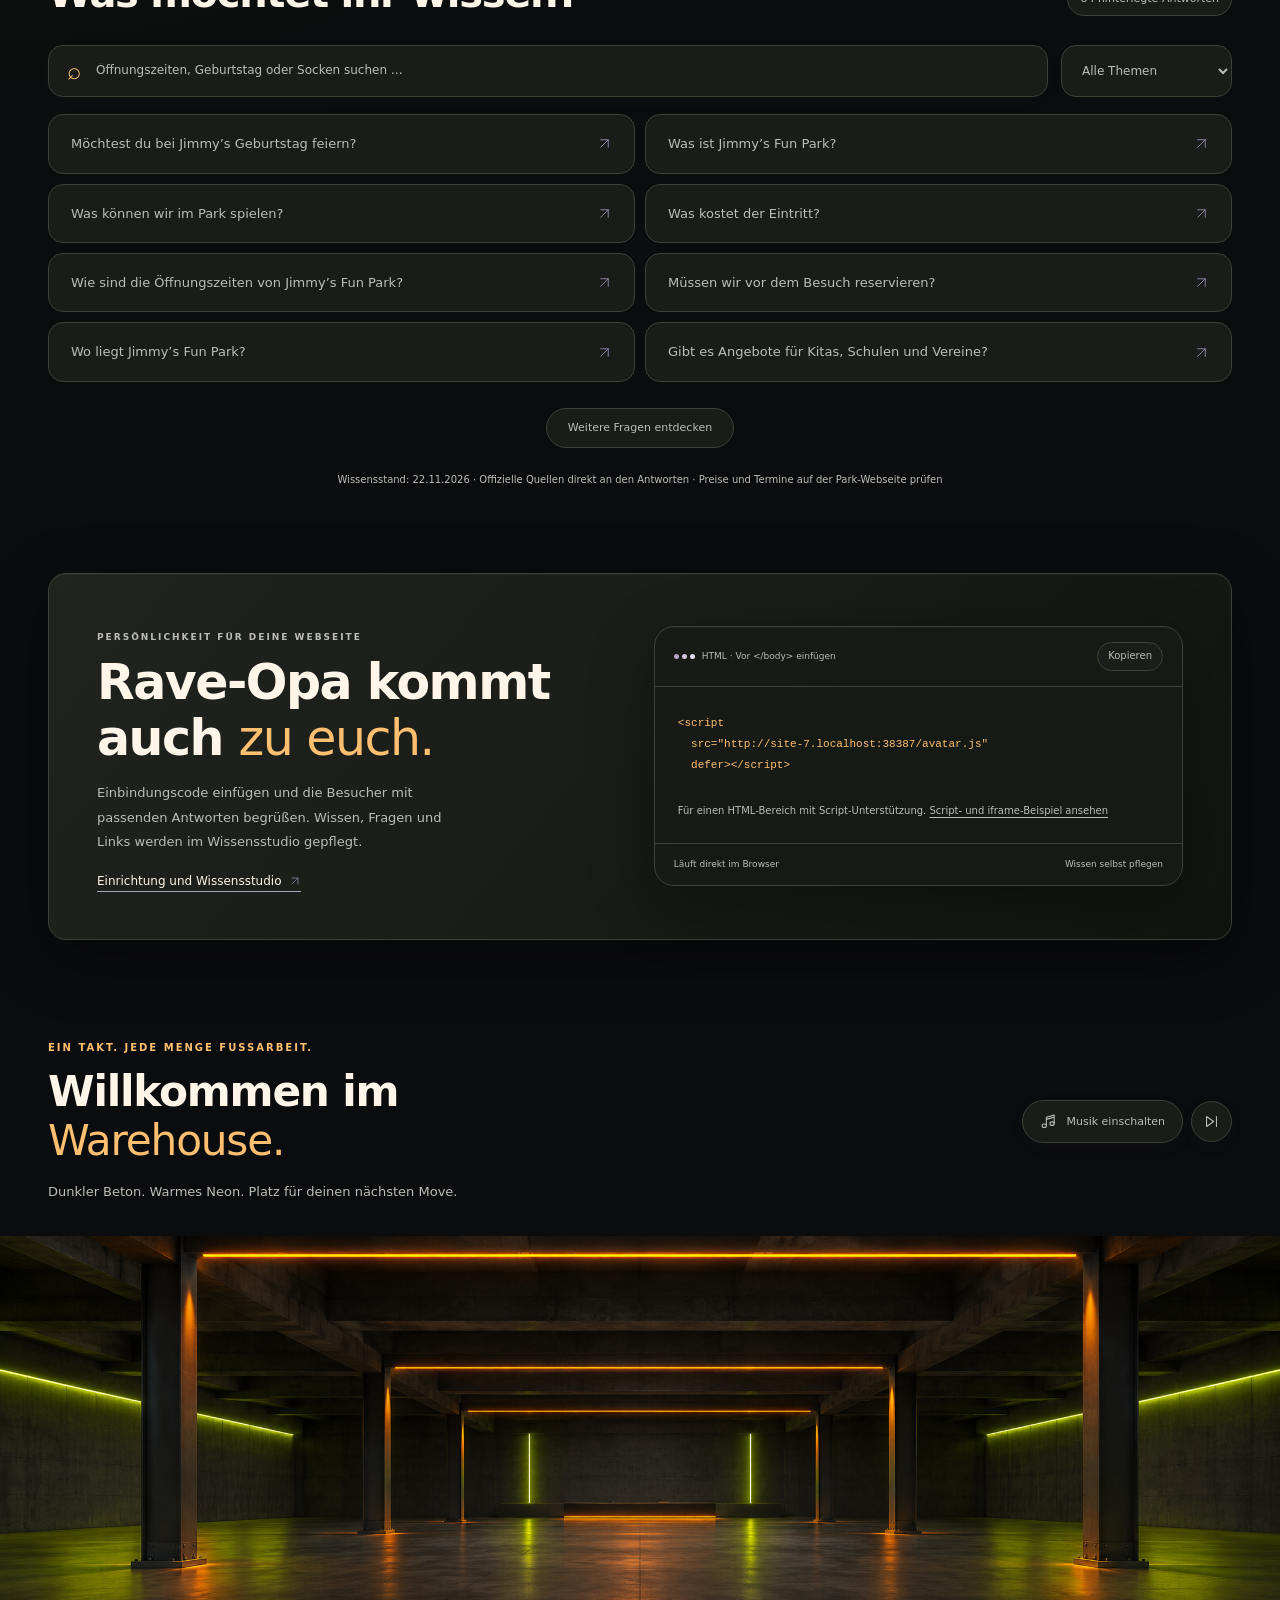
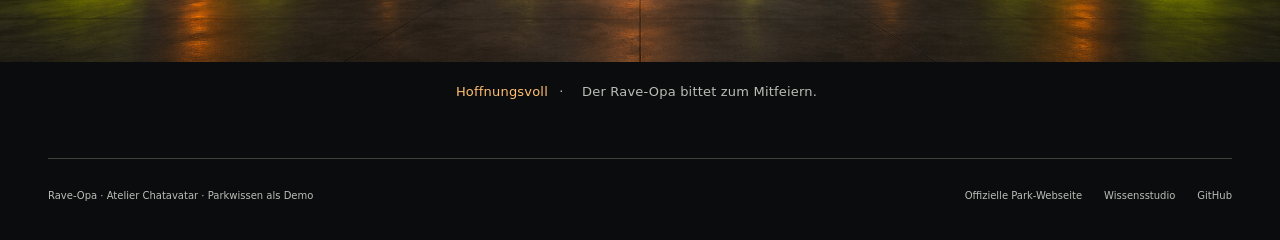
==== commit 6caa28fb: "Show Jimmy on the supplied park page with a downloadable GIF preview" ====
--- a/index.html
+++ b/index.html
@@ -4,9 +4,9 @@
   <meta charset="utf-8"><meta name="viewport" content="width=device-width,initial-scale=1">
   <meta name="theme-color" content="#0b0c0e"><meta name="description" content="Entdecke interaktive Chatavatare: Aurora und Noel, Lumi und Jimmy. Mit fließenden Animationen, eigener Wissenswelt und einfacher Einbindung.">
   <title>Atelier Chatavatar · Interaktive Demo</title>
-  <link rel="icon" href="favicon.svg" type="image/svg+xml"><link rel="stylesheet" href="demo.css?v=rave-master-28"><link rel="stylesheet" href="mascot.css?v=rave-master-28">
-  <script defer src="knowledge-core.js"></script><script defer src="knowledge/jimmys-funpark.bundle.js?v=rave-master-28"></script><script defer src="asset-sets.js?v=rave-master-28"></script><script defer src="skating-core.js?v=rave-master-28"></script><script defer src="mascot.js?v=rave-master-28"></script><script defer src="avatar.js?v=rave-master-28"></script><script defer src="demo-themes.js?v=rave-master-28"></script><script defer src="demo.js?v=rave-master-28"></script>
-<link rel="stylesheet" href="winter-scene.css?v=rave-master-28"><script defer src="winter-scene.js?v=rave-master-28"></script><link rel="stylesheet" href="demo-themes.css?v=rave-master-28"></head>
+  <link rel="icon" href="favicon.svg" type="image/svg+xml"><link rel="stylesheet" href="demo.css?v=jimmy-preview-29"><link rel="stylesheet" href="mascot.css?v=jimmy-preview-29">
+  <script defer src="knowledge-core.js"></script><script defer src="knowledge/jimmys-funpark.bundle.js?v=jimmy-preview-29"></script><script defer src="asset-sets.js?v=jimmy-preview-29"></script><script defer src="skating-core.js?v=jimmy-preview-29"></script><script defer src="mascot.js?v=jimmy-preview-29"></script><script defer src="avatar.js?v=jimmy-preview-29"></script><script defer src="demo-themes.js?v=jimmy-preview-29"></script><script defer src="demo.js?v=jimmy-preview-29"></script>
+<link rel="stylesheet" href="winter-scene.css?v=jimmy-preview-29"><script defer src="winter-scene.js?v=jimmy-preview-29"></script><link rel="stylesheet" href="demo-themes.css?v=jimmy-preview-29"></head>
 <body>
 <header class="page-head wrap"><a class="wordmark" href="index.html" aria-label="Atelier Chatavatar Startseite"><span class="monogram" aria-hidden="true">✧</span><span>ATELIER<br><b>CHATAVATAR</b></span></a><nav aria-label="Hauptnavigation"><a href="#entdecken">Wissenswelt</a><a href="#einbinden">Einbinden</a><button class="music-toggle music-toggle--compact" type="button" data-music-toggle aria-label="Musik einschalten" aria-pressed="false"><svg viewBox="0 0 24 24" aria-hidden="true"><path d="M9 18V6l11-3v12M9 9l11-3"/><ellipse cx="6" cy="18" rx="3" ry="2.5"/><ellipse cx="17" cy="15" rx="3" ry="2.5"/></svg><span data-music-label>Musik</span></button><a class="nav-studio" href="admin.html">Wissensstudio</a></nav></header>
 <main>
@@ -25,6 +25,14 @@
     </div>
     <p class="winter-credit wrap"><span data-music-track>Bittersweet Beauty</span> <span aria-hidden="true">·</span> <span data-scene-caption>Komm dazu. Die Tanzfläche ist frei.</span></p>
   </section>
+  <section class="jimmy-example wrap" id="jimmy-example" aria-labelledby="jimmy-example-title" hidden>
+    <div class="section-heading"><div><p class="eyebrow">SO WIRKT JIMMY AUF DEINER SEITE</p><h2 id="jimmy-example-title">Ein kleiner Gruß.<br><em>Mitten im Abenteuer.</em></h2><p class="jimmy-example-intro">Deine Parkseite als Beispiel – mit einem freundlichen Winken und kurzen Blinzeln am Seitenrand.</p></div><span class="jimmy-example-badge">KLEINE BEWEGUNG. VIEL PERSÖNLICHKEIT.</span></div>
+    <div class="jimmy-example-card">
+      <div class="jimmy-example-bar"><span class="jimmy-example-dots" aria-hidden="true"><i></i><i></i><i></i></span><span>Jimmy’s Fun Park <span aria-hidden="true">·</span> Beispielansicht</span><button id="jimmy-example-toggle" type="button" aria-pressed="false">Animation abspielen</button></div>
+      <a class="jimmy-example-picture" href="assets/jimmy-website-example-v1.gif" target="_blank" rel="noopener" aria-label="Beispielansicht mit Jimmy als GIF vergrößern"><img id="jimmy-example-image" src="assets/jimmy-website-example-v1.png" width="1200" height="592" loading="lazy" decoding="async" alt="Beispiel der Park-Webseite mit Palme, Gras und einem winkenden Jimmy neben dem Inhaltsbereich."></a>
+      <div class="jimmy-example-footer"><p>Sanftes Winken und Blinzeln.<br><span>Als GIF zum Anschauen, Teilen und Einfügen.</span></p><div class="jimmy-example-downloads"><a class="primary" href="assets/jimmy-website-example-v1.gif" download="Jimmy-auf-der-Parkseite.gif">Beispiel als GIF ↓</a><a href="assets/jimmy-website-example-v1.png" download="Jimmy-auf-der-Parkseite.png">Bild als PNG ↓</a><a href="assets/jimmy-email-greeting-v1.gif" download="Jimmy-kleine-Bewegungen.gif">Nur Jimmy als GIF ↓</a></div></div>
+    </div>
+  </section>
 </main>
 <footer class="wrap page-footer"><span>Jimmy · Eigenständiges Demo-Konzept für Jimmy’s Fun Park</span><div><a href="https://www.jimmys-funpark.de/" target="_blank" rel="noopener noreferrer">Offizielle Park-Webseite</a><a href="admin.html">Wissensstudio</a><a href="https://github.com/galgental9ps-png/chatavatar-universal" target="_blank" rel="noopener noreferrer">GitHub</a></div></footer>
 <audio id="demo-music" src="Hoffnungsvoll.mp3" preload="none"></audio>
--- a/demo.css
+++ b/demo.css
@@ -139,3 +139,20 @@
 @supports not ((backdrop-filter:blur(1px)) or (-webkit-backdrop-filter:blur(1px))) {.page-head,.floating-note,.demo-toast{background:#faf9fd}}
 @media(prefers-reduced-motion:reduce) {html{scroll-behavior:auto}*,*:before,*:after{transition:none!important}}
 @media(forced-colors:active) {h1 em{background:none;color:CanvasText}.live-dot{background:CanvasText}.page-head,.stage,.journey,.question,.code-card,.invite-inner{border:1px solid CanvasText}.primary{background:ButtonFace;color:ButtonText}}
+
+/* Jimmy's small GIF shown in the context of the supplied park page. */
+.jimmy-example{padding-top:30px;padding-bottom:64px;scroll-margin-top:28px}
+.jimmy-example .section-heading{align-items:flex-end}
+.jimmy-example-intro{font-size:13px;line-height:1.8;color:var(--muted);max-width:540px;margin:16px 0 0}
+.jimmy-example-badge{font-size:9px;letter-spacing:1.2px;line-height:1.8;color:var(--purple);max-width:190px;text-align:right}
+.jimmy-example-card{overflow:hidden;border:1px solid var(--line);border-radius:24px;background:var(--panel-solid);box-shadow:var(--shadow)}
+.jimmy-example-bar{display:flex;align-items:center;gap:14px;padding:15px 20px;border-bottom:1px solid var(--line);font-size:11px;color:var(--muted)}
+.jimmy-example-dots{display:flex;gap:5px}.jimmy-example-dots i{width:7px;height:7px;border-radius:50%;background:#c9d6be}.jimmy-example-dots i:nth-child(2){background:#daca9d}.jimmy-example-dots i:nth-child(3){background:#a6c59c}
+.jimmy-example-bar button{margin-left:auto;flex-shrink:0;border:1px solid var(--line);border-radius:100px;padding:8px 12px;background:var(--panel);color:var(--purple);font:inherit;cursor:pointer}
+.jimmy-example-bar button:hover{background:var(--panel-solid);border-color:var(--purple)}
+.jimmy-example-picture{display:block;background:#f5f5df}.jimmy-example-picture img{display:block;width:100%;height:auto}
+.jimmy-example-footer{display:flex;align-items:center;justify-content:space-between;gap:24px;padding:23px 25px;border-top:1px solid var(--line)}
+.jimmy-example-footer p{font-size:12px;line-height:1.8;margin:0;color:var(--ink)}.jimmy-example-footer p span{font-size:11px;color:var(--muted)}
+.jimmy-example-downloads{display:flex;align-items:center;justify-content:flex-end;gap:15px;flex-wrap:wrap;font-size:11px;color:var(--purple)}
+.jimmy-example-downloads .primary{padding:12px 17px;font-size:11px}.jimmy-example-downloads>a:not(.primary){text-decoration:underline;text-underline-offset:4px}
+@media(max-width:760px){.jimmy-example{padding-top:20px;padding-bottom:40px}.jimmy-example .section-heading{align-items:flex-start}.jimmy-example-badge{text-align:left;max-width:none;font-size:8px}.jimmy-example-intro{font-size:12px}.jimmy-example-card{border-radius:17px}.jimmy-example-bar{gap:8px;padding:12px 10px;font-size:9px}.jimmy-example-dots{gap:3px}.jimmy-example-dots i{width:5px;height:5px}.jimmy-example-bar button{font-size:9px;padding:7px 9px}.jimmy-example-footer{align-items:flex-start;flex-direction:column;padding:18px;gap:16px}.jimmy-example-downloads{justify-content:flex-start;gap:14px;font-size:10px}.jimmy-example-downloads .primary{font-size:10px;padding:11px 14px}}
